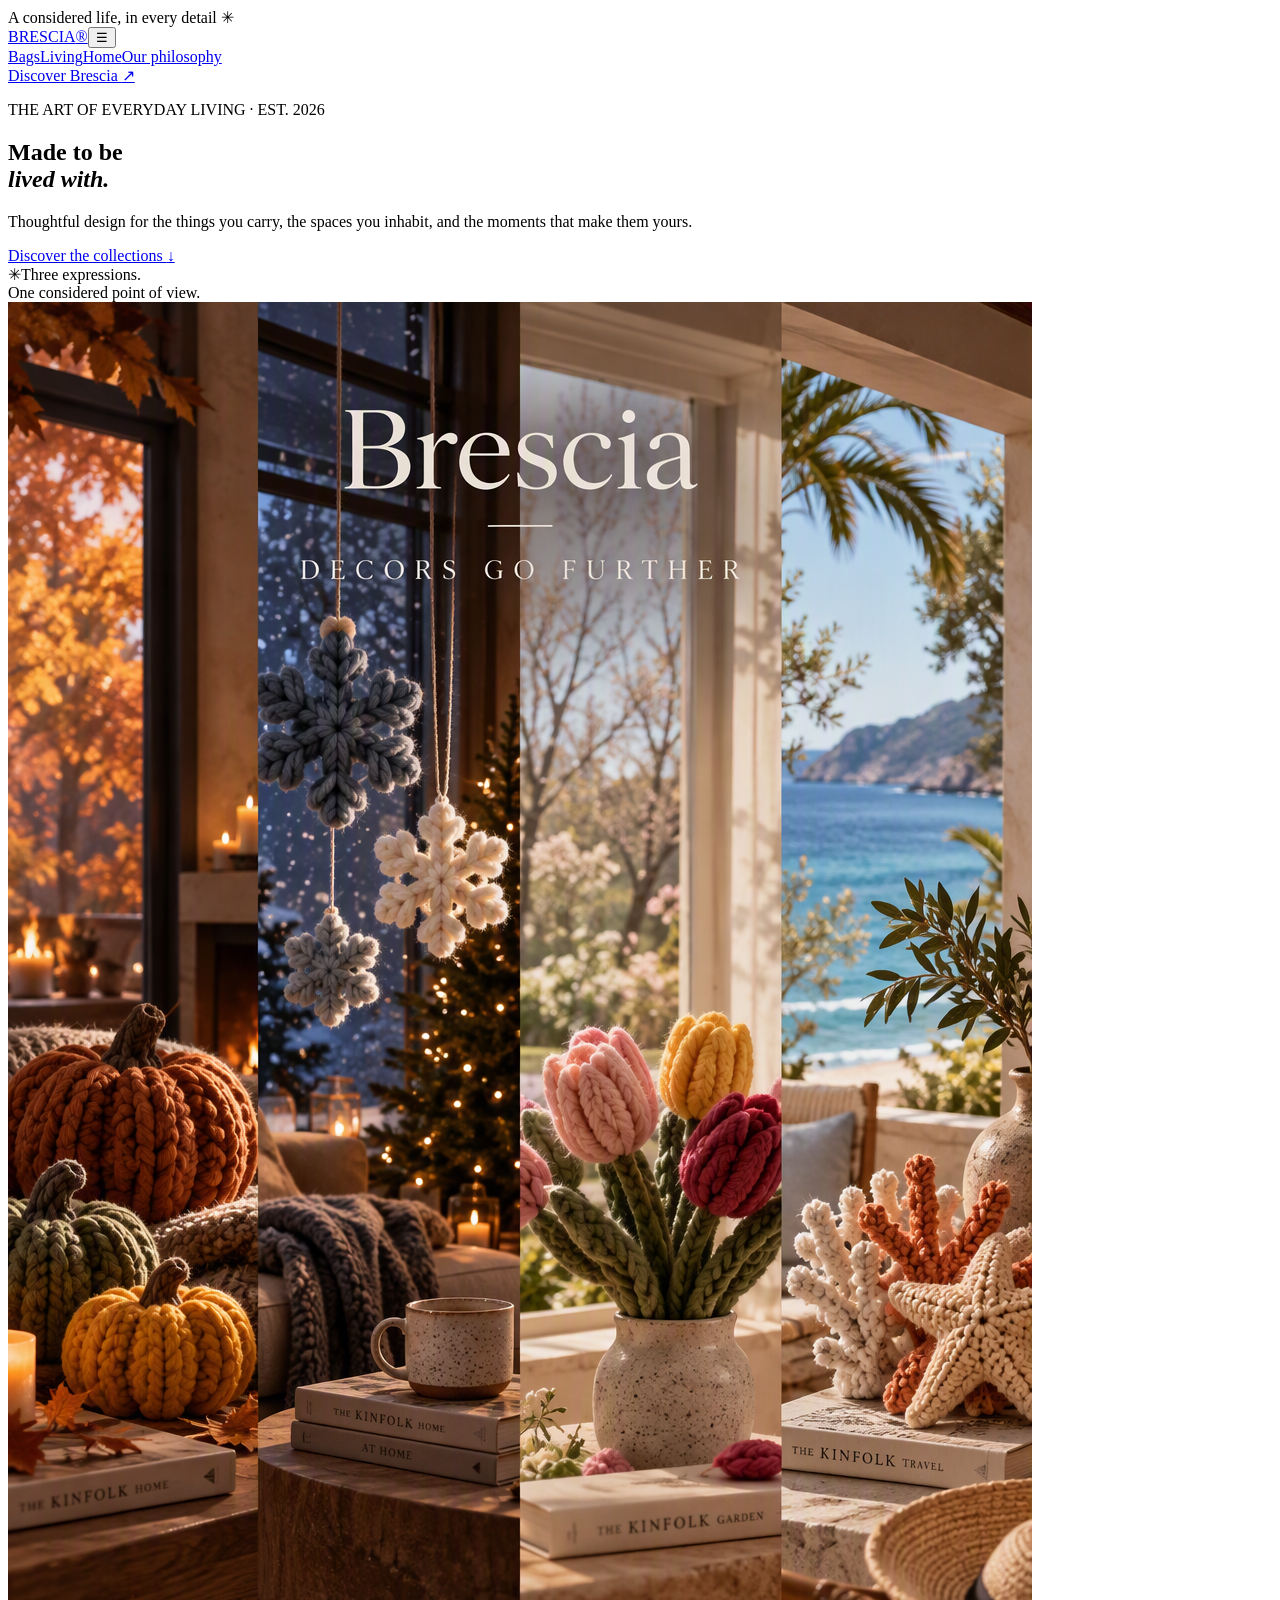
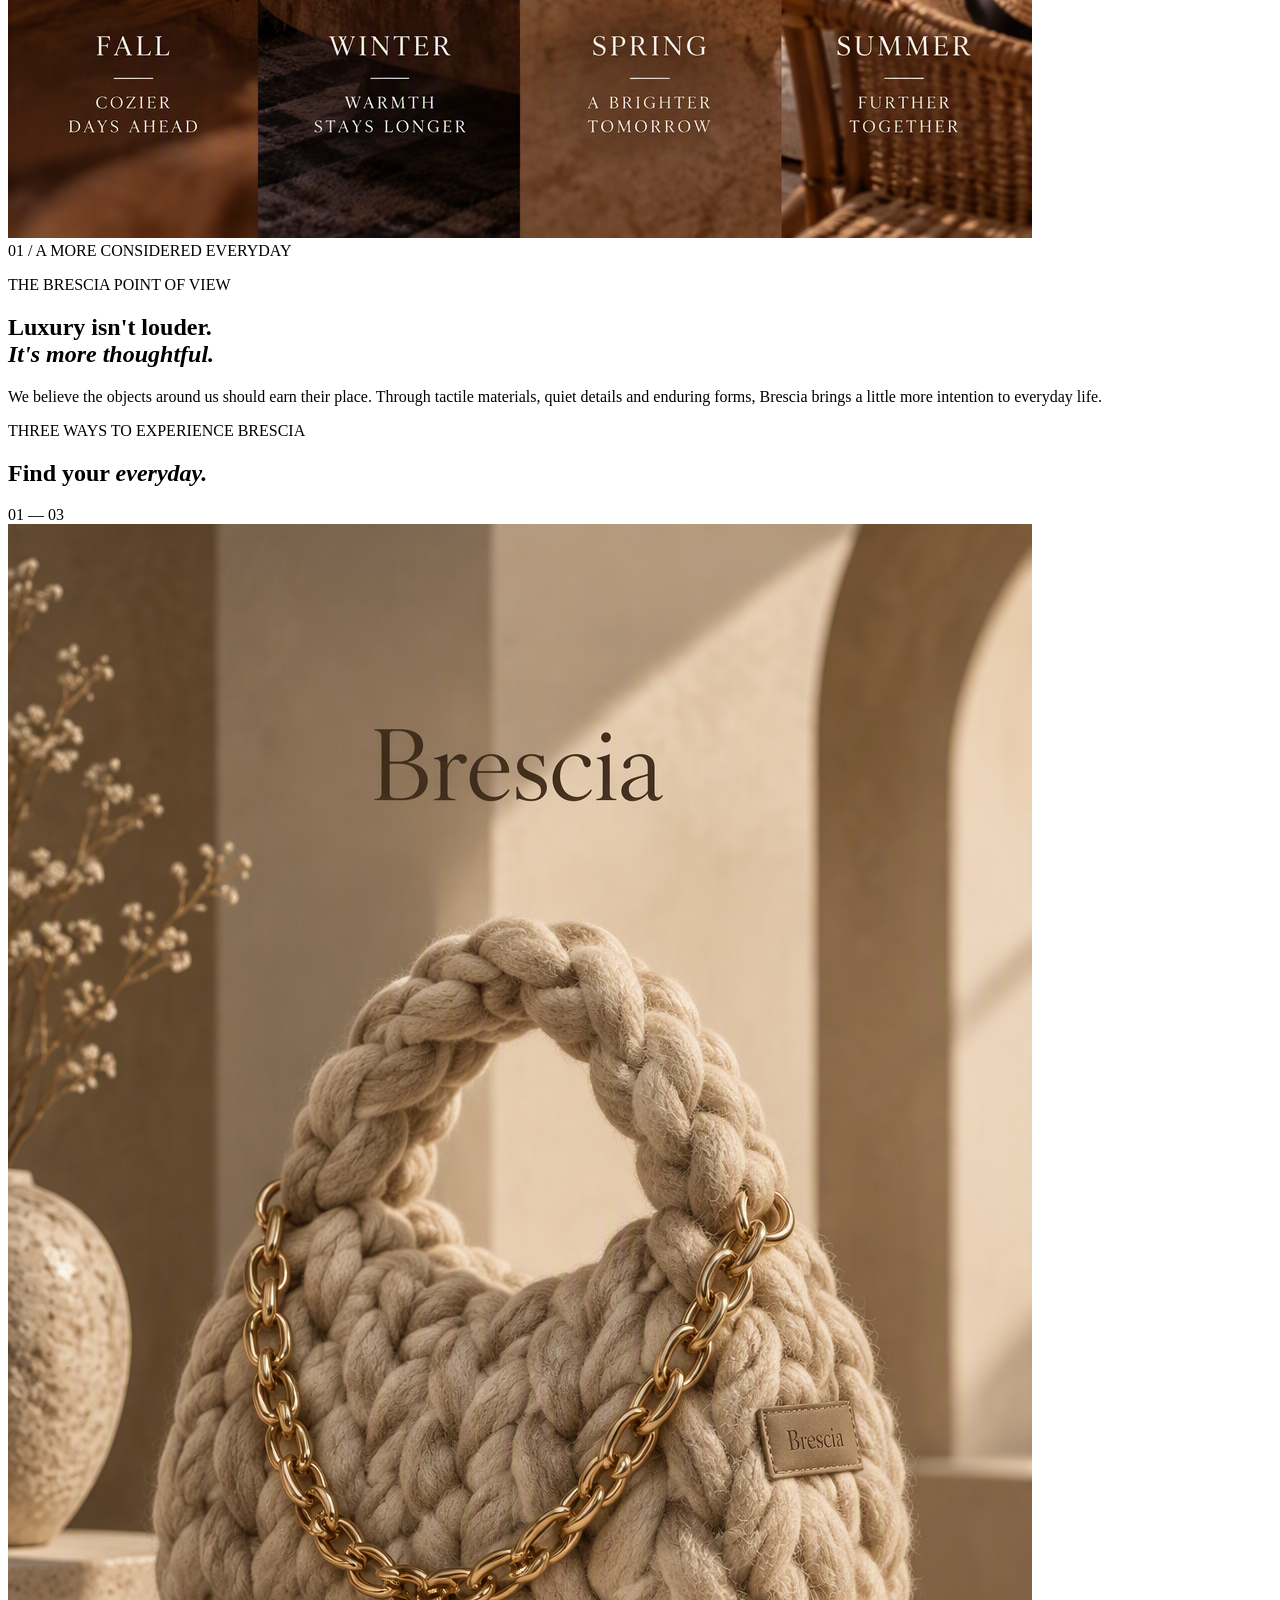
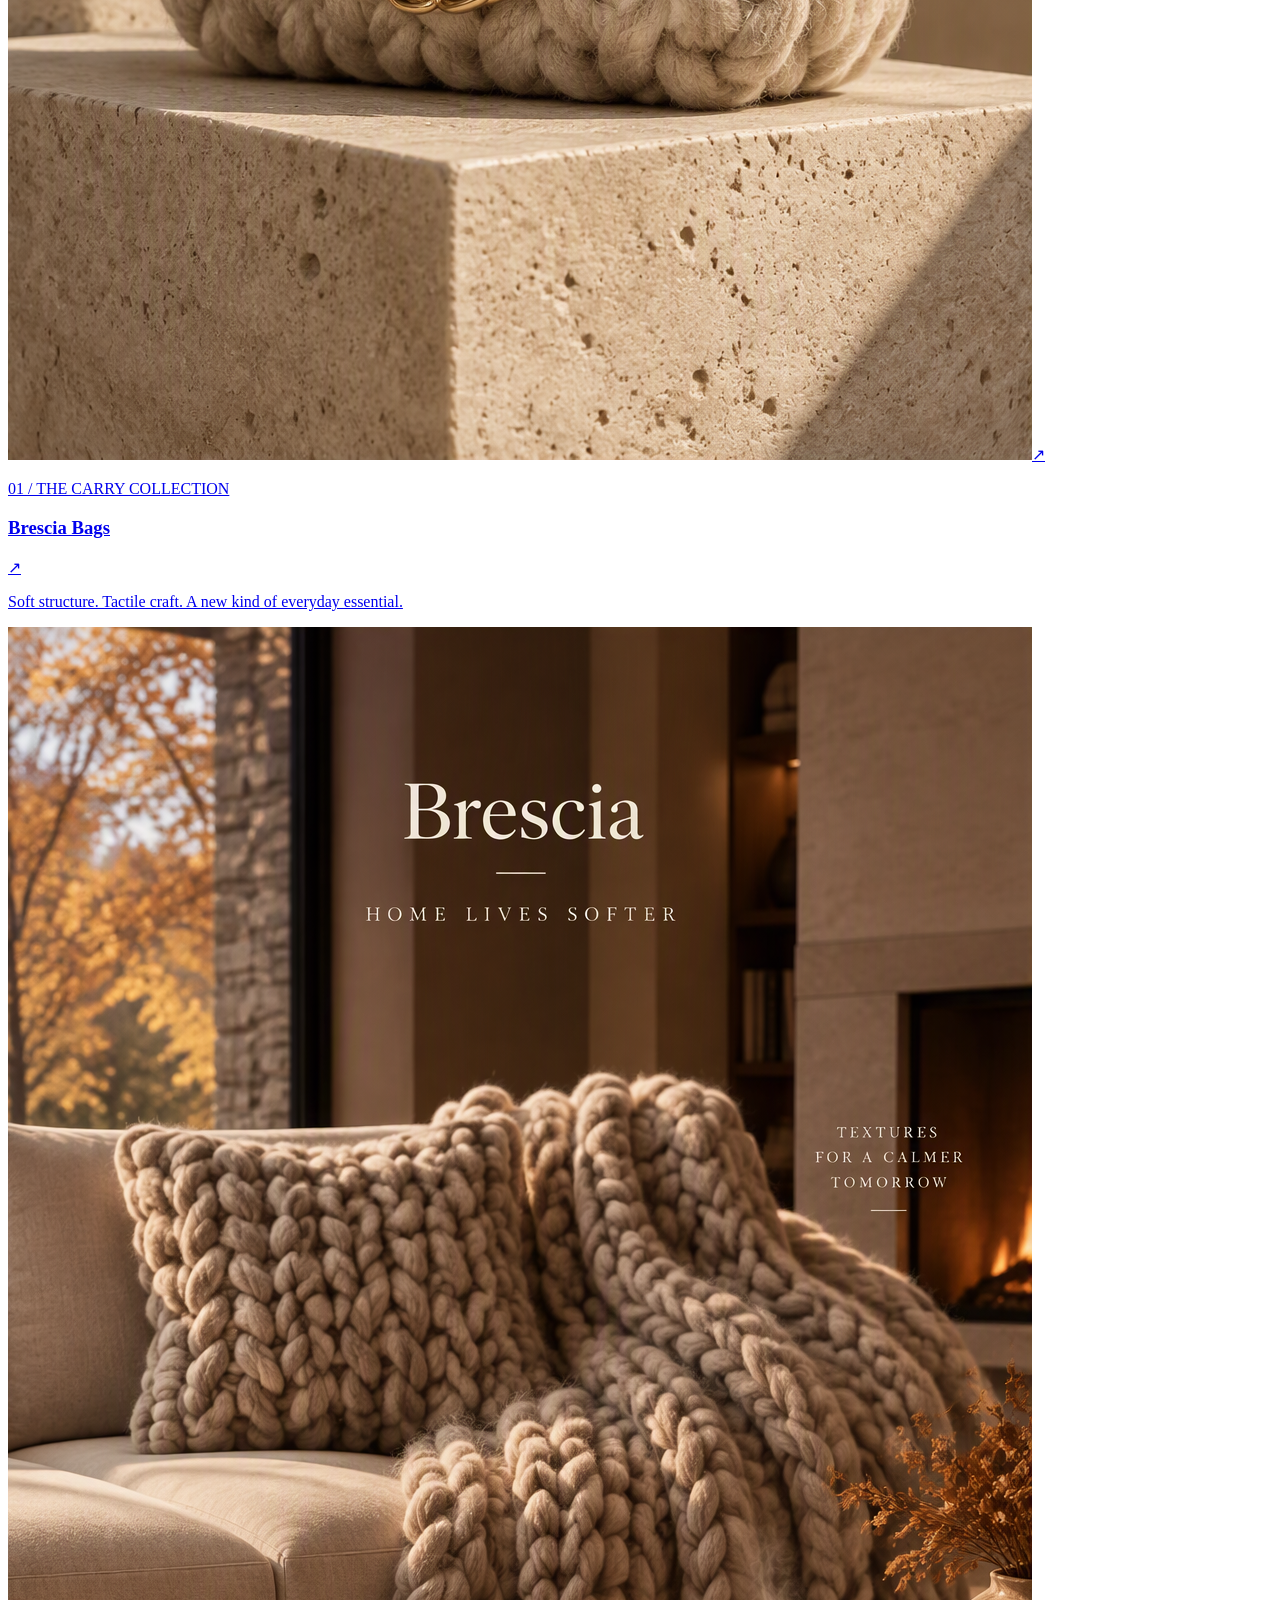
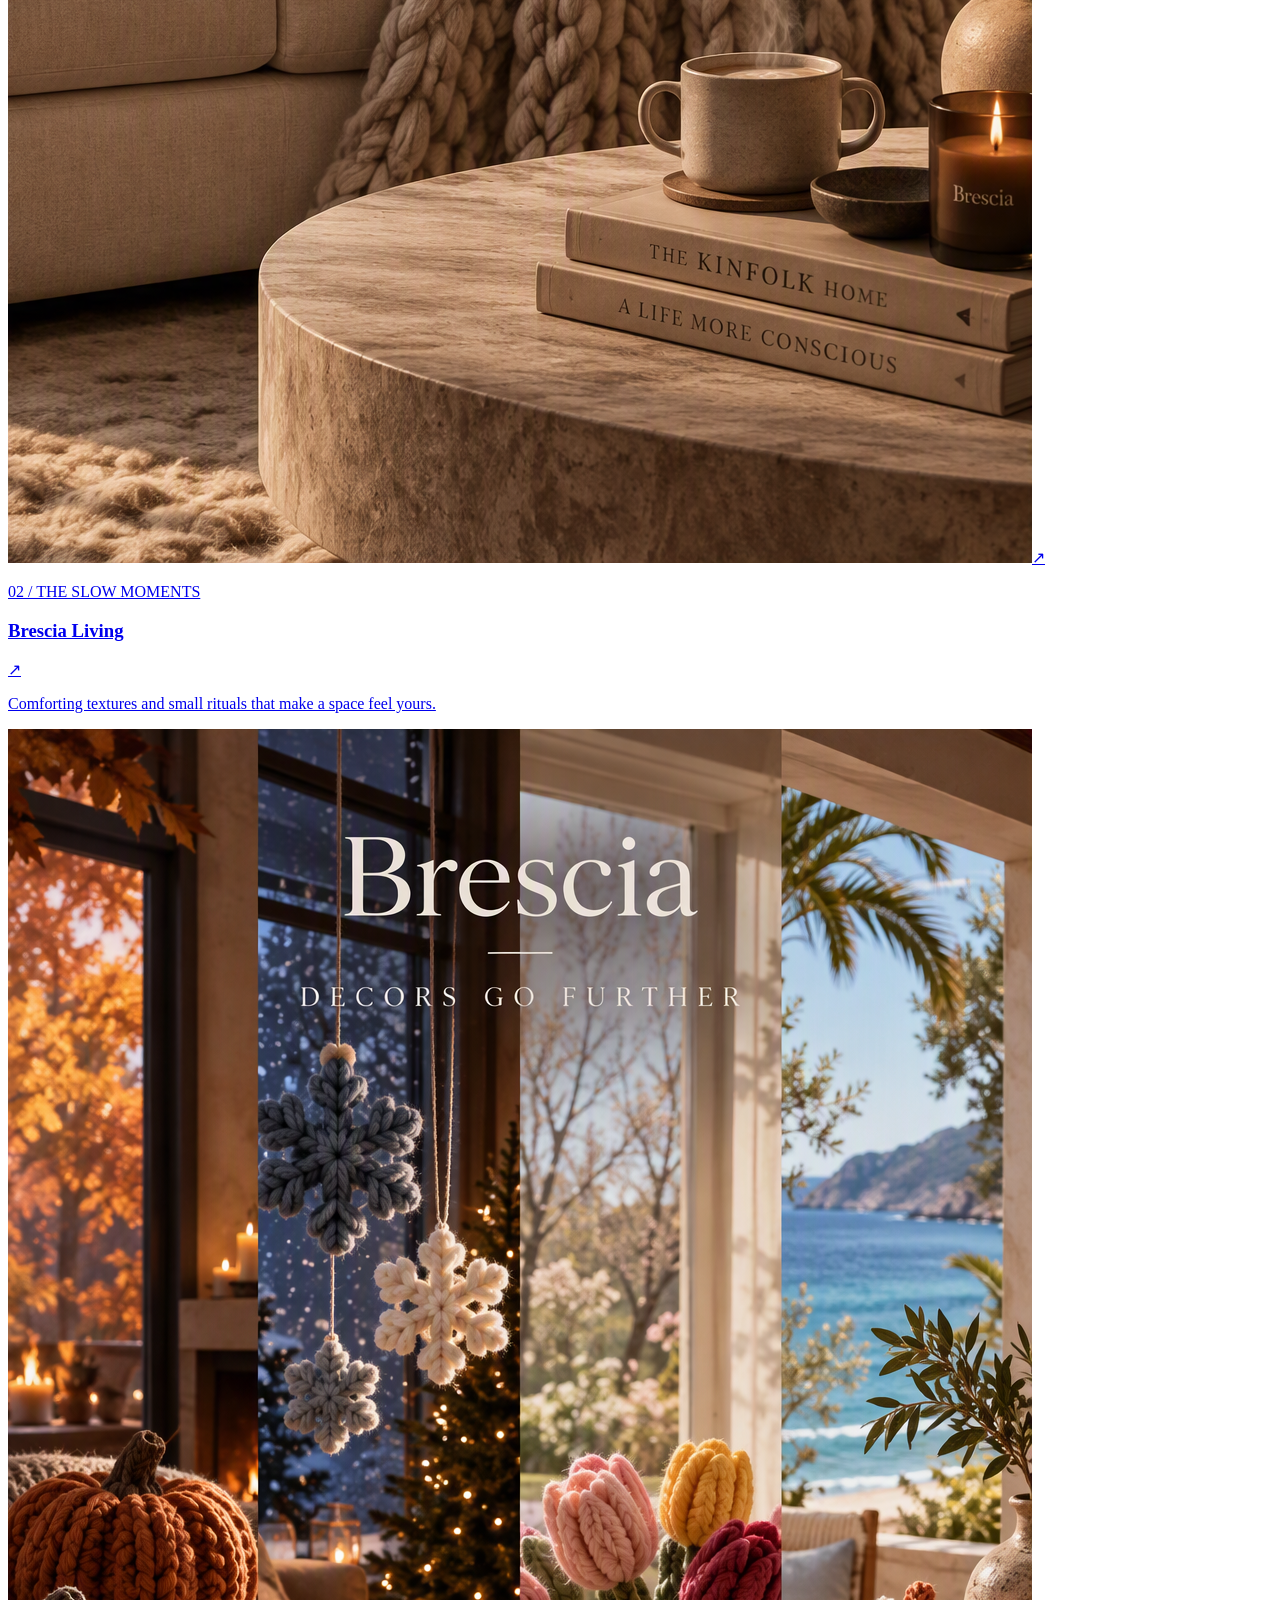
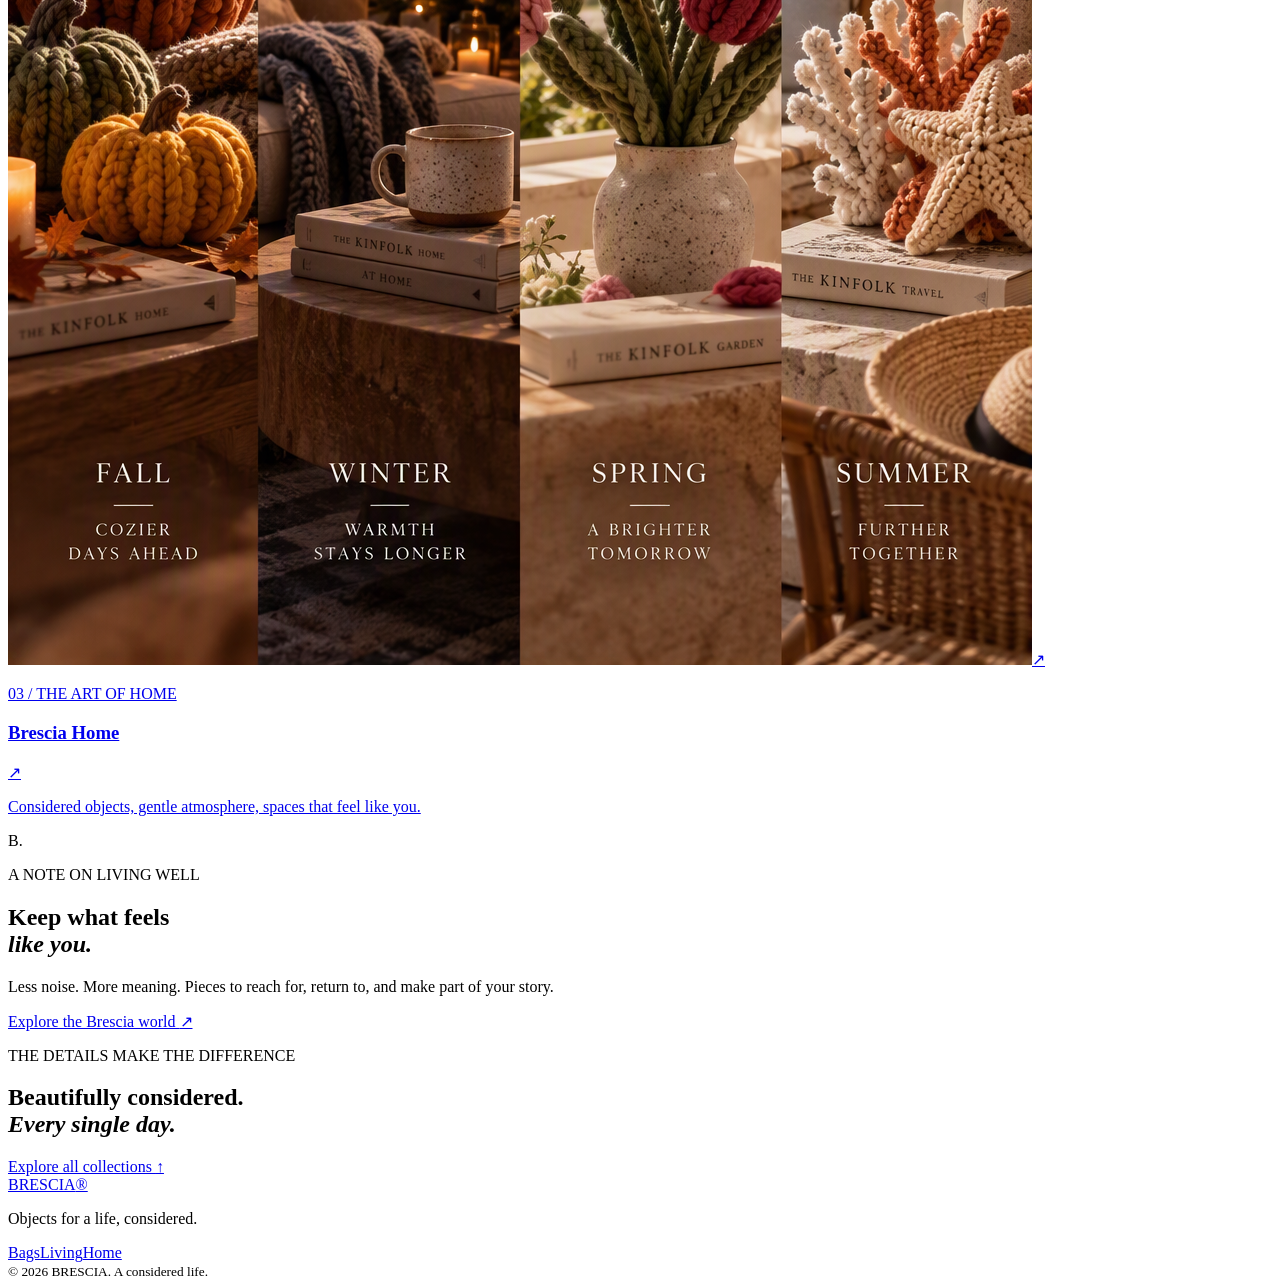
==== index.html @ 5b655c0c "Create Brescia luxury brand homepage" ====
<!DOCTYPE html>
<html lang="en">
<head>
<meta charset="UTF-8"><meta name="viewport" content="width=device-width, initial-scale=1">
<meta name="theme-color" content="#f7f4ef"><meta name="description" content="Brescia — considered objects for carrying, living and home. A modern expression of Italian-inspired elegance.">
<title>Brescia — A Life, Considered</title><link rel="stylesheet" href="style.css">
</head>
<body>
<div class="announcement">A considered life, in every detail <span>✳</span></div>
<header class="site-header"><a class="wordmark" href="index.html">BRESCIA<span>®</span></a><button class="menu-toggle" aria-label="Open menu" aria-expanded="false">☰</button><nav class="nav"><a href="bags.html">Bags</a><a href="living.html">Living</a><a href="home.html">Home</a><a href="#story">Our philosophy</a></nav><a class="header-cta" href="#collections">Discover Brescia <span>↗</span></a></header>
<main>
<section class="hero home-hero"><div class="hero-copy"><p class="eyebrow">THE ART OF EVERYDAY LIVING · EST. 2026</p><h1>Made to be<br><em>lived with.</em></h1><p class="lead">Thoughtful design for the things you carry, the spaces you inhabit, and the moments that make them yours.</p><a class="text-link" href="#collections">Discover the collections <span>↓</span></a><div class="hero-note"><span class="tiny-star">✳</span><span>Three expressions.<br>One considered point of view.</span></div></div><a class="hero-image image-home" href="home.html" aria-label="Discover Brescia Home"><img src="Designer.png" alt="Brescia Home collection"></a><div class="hero-index">01 / A MORE CONSIDERED EVERYDAY</div></section>
<section class="intro section-pad" id="story"><p class="eyebrow">THE BRESCIA POINT OF VIEW</p><div class="intro-grid"><h2>Luxury isn't louder.<br><em>It's more thoughtful.</em></h2><p>We believe the objects around us should earn their place. Through tactile materials, quiet details and enduring forms, Brescia brings a little more intention to everyday life.</p></div></section>
<section class="collections section-pad" id="collections"><div class="section-heading"><div><p class="eyebrow">THREE WAYS TO EXPERIENCE BRESCIA</p><h2>Find your <em>everyday.</em></h2></div><span class="muted">01 — 03</span></div><div class="collection-grid">
<a class="collection-card" href="bags.html"><div class="collection-image"><img src="Designer%20(2).png" alt="Brescia Bags knitted bag collection"><span class="round-arrow">↗</span></div><div class="card-meta"><div><p class="eyebrow">01 / THE CARRY COLLECTION</p><h3>Brescia Bags</h3></div><span class="card-arrow">↗</span></div><p class="card-description">Soft structure. Tactile craft. A new kind of everyday essential.</p></a>
<a class="collection-card" href="living.html"><div class="collection-image"><img src="Designer%20(1).png" alt="Brescia Living collection"><span class="round-arrow">↗</span></div><div class="card-meta"><div><p class="eyebrow">02 / THE SLOW MOMENTS</p><h3>Brescia Living</h3></div><span class="card-arrow">↗</span></div><p class="card-description">Comforting textures and small rituals that make a space feel yours.</p></a>
<a class="collection-card" href="home.html"><div class="collection-image"><img src="Designer.png" alt="Brescia Home collection"><span class="round-arrow">↗</span></div><div class="card-meta"><div><p class="eyebrow">03 / THE ART OF HOME</p><h3>Brescia Home</h3></div><span class="card-arrow">↗</span></div><p class="card-description">Considered objects, gentle atmosphere, spaces that feel like you.</p></a>
</div></section>
<section class="manifesto"><div class="manifesto-mark">B.</div><p class="eyebrow">A NOTE ON LIVING WELL</p><h2>Keep what feels<br><em>like you.</em></h2><p>Less noise. More meaning. Pieces to reach for, return to, and make part of your story.</p><a class="light-link" href="bags.html">Explore the Brescia world <span>↗</span></a></section>
<section class="closing section-pad"><p class="eyebrow">THE DETAILS MAKE THE DIFFERENCE</p><h2>Beautifully considered.<br><em>Every single day.</em></h2><a class="text-link" href="#collections">Explore all collections <span>↑</span></a></section>
</main>
<footer class="footer"><a class="wordmark" href="index.html">BRESCIA<span>®</span></a><p>Objects for a life, considered.</p><div class="footer-links"><a href="bags.html">Bags</a><a href="living.html">Living</a><a href="home.html">Home</a></div><small>© 2026 BRESCIA. A considered life.</small></footer><script src="script.js"></script>
</body></html>
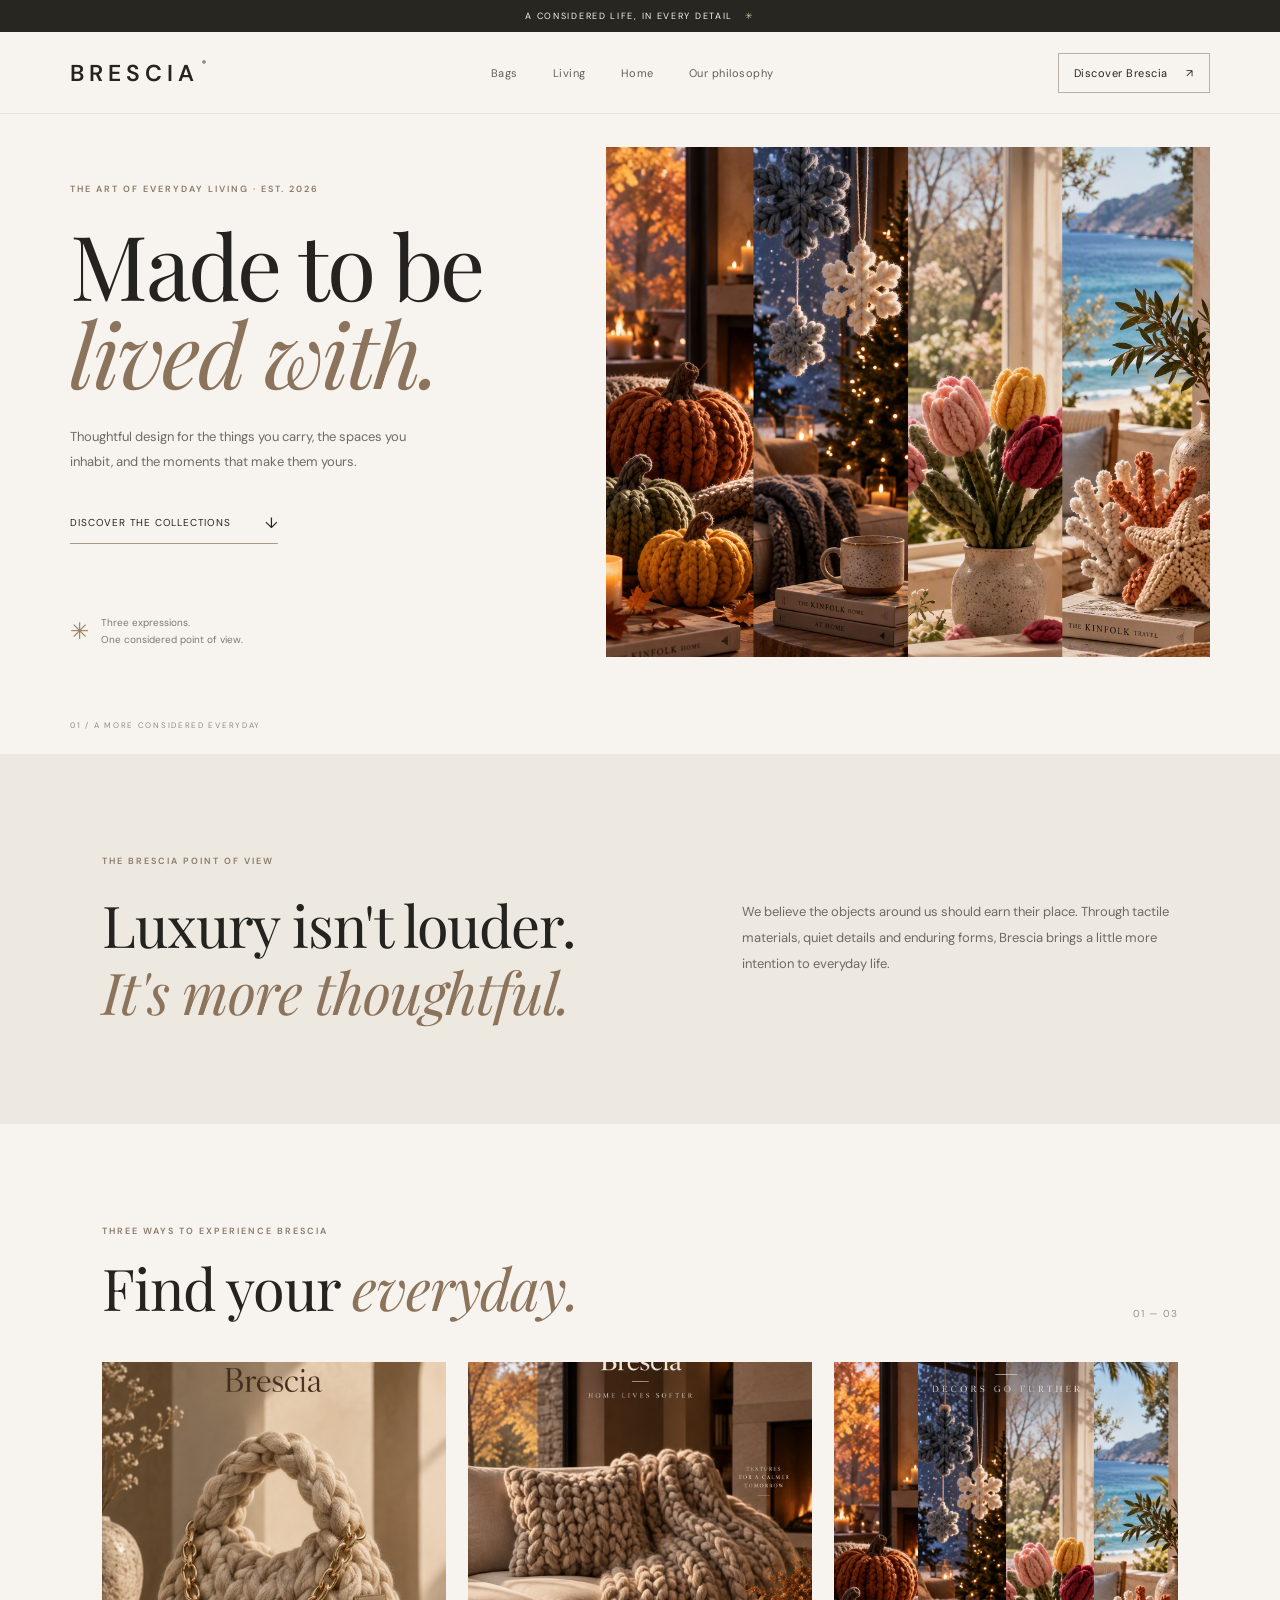
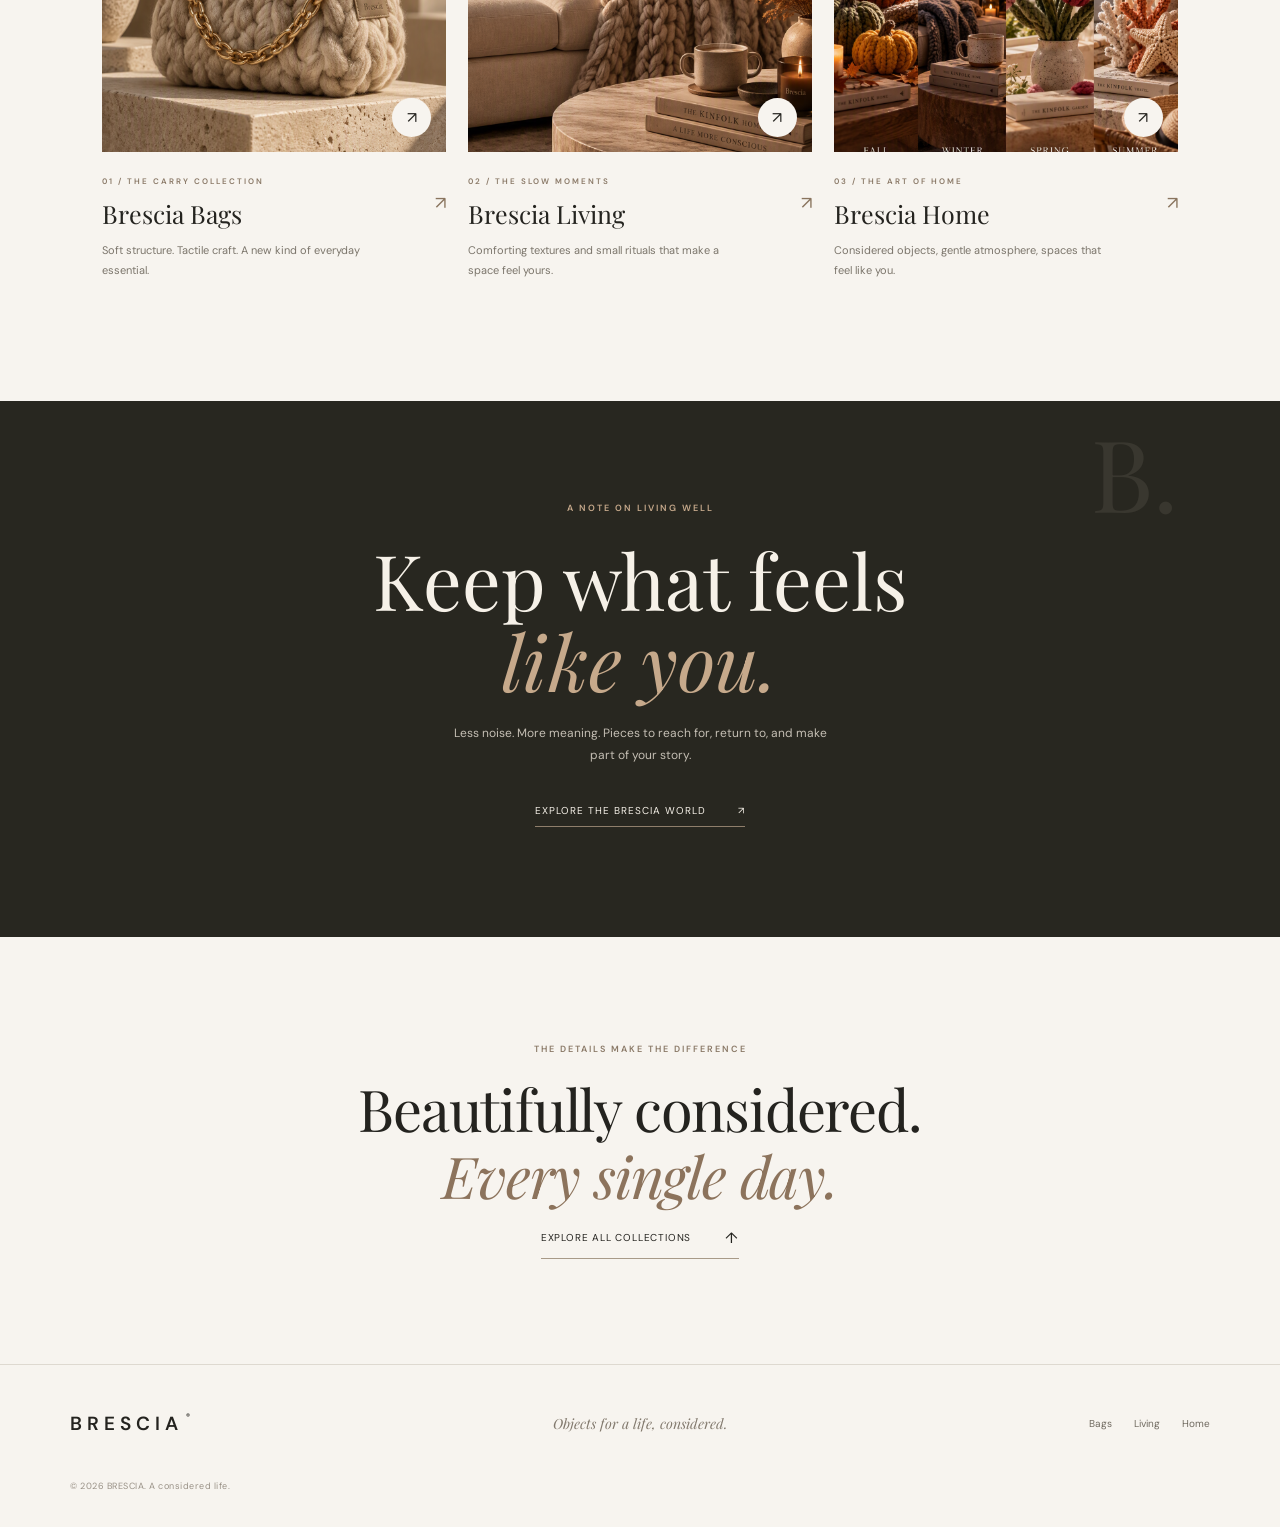
==== commit 3160bc3e: "Add BRESCIA favicon to homepage" ====
--- a/index.html
+++ b/index.html
@@ -3,6 +3,7 @@
 <head>
 <meta charset="UTF-8"><meta name="viewport" content="width=device-width, initial-scale=1">
 <meta name="theme-color" content="#f7f4ef"><meta name="description" content="Brescia — considered objects for carrying, living and home. A modern expression of Italian-inspired elegance.">
+<link rel="icon" type="image/jpeg" href="gpt-image-2_Make_me_a_favicon_based_on_this_website_vraxen1.github.io_bresciabags_index.html-0.jpg">
 <title>Brescia — A Life, Considered</title><link rel="stylesheet" href="style.css">
 </head>
 <body>
--- a/style.css
+++ b/style.css
@@ -0,0 +1,3 @@
+@import url('https://fonts.googleapis.com/css2?family=DM+Sans:wght@400;500;600;700&family=Playfair+Display:ital,wght@0,400;0,500;1,400;1,500&display=swap');
+:root{--paper:#f7f4ef;--ink:#24231f;--muted:#77736b;--line:#ded9d0;--accent:#8b6f52;--serif:'Playfair Display',Georgia,serif;--sans:'DM Sans',Arial,sans-serif}*{box-sizing:border-box}html{scroll-behavior:smooth;scroll-padding-top:95px}body{margin:0;background:var(--paper);color:var(--ink);font-family:var(--sans);-webkit-font-smoothing:antialiased}a{color:inherit;text-decoration:none}img{display:block;width:100%;height:100%;object-fit:cover}.announcement{height:32px;background:#272620;color:#f8f5ef;display:flex;justify-content:center;align-items:center;gap:12px;font-size:9px;letter-spacing:1.7px;text-transform:uppercase}.announcement span{color:#d7bda0}.site-header{height:82px;padding:0 5.5%;display:flex;align-items:center;justify-content:space-between;border-bottom:1px solid #e7e1d8;background:rgba(247,244,239,.96);position:sticky;top:0;z-index:10;backdrop-filter:blur(16px)}.wordmark{font-size:23px;letter-spacing:5px;font-weight:600;white-space:nowrap}.wordmark span{font-size:8px;letter-spacing:0;vertical-align:top;margin-left:3px}.nav{display:flex;align-items:center;gap:35px}.nav a,.header-cta{font-size:11px;letter-spacing:.5px;transition:opacity .2s}.nav a{color:#625e56}.nav a:hover,.nav a.active{color:#201f1b}.nav a.active{border-bottom:1px solid #8b6f52;padding-bottom:7px}.header-cta{border:1px solid #b9b0a4;padding:12px 15px}.header-cta span{margin-left:15px}.header-cta:hover{background:#272620;color:#fff}.menu-toggle{display:none;background:none;border:0;font-size:22px}.hero{position:relative;min-height:640px;display:grid;grid-template-columns:47% 53%;padding:0 5.5% 65px;align-items:center}.hero-copy{padding:65px 30px 35px 0;z-index:1}.eyebrow{font-size:9px;letter-spacing:2px;line-height:1.7;color:#8a7967;font-weight:600;margin:0 0 22px}.hero h1,.collection-hero h1{font-family:var(--serif);font-size:clamp(58px,7vw,100px);line-height:.99;letter-spacing:-2.7px;font-weight:400;margin:0 0 27px}.hero h1 em,.collection-hero h1 em,h2 em{font-weight:400;color:#8c735c}.lead{font-size:13px;line-height:1.95;color:#6f6a61;max-width:365px}.text-link{display:inline-flex;align-items:center;gap:34px;margin-top:25px;padding-bottom:10px;border-bottom:1px solid #a89a88;font-size:10px;letter-spacing:.8px;text-transform:uppercase}.text-link span{font-size:15px;transition:transform .2s}.text-link:hover span{transform:translate(4px,-2px)}.hero-image{height:510px;position:relative;overflow:hidden}.hero-image img{transition:transform .8s}.hero-image:hover img,.collection-image:hover img{transform:scale(1.025)}.hero-note{display:flex;align-items:center;gap:12px;margin-top:68px;color:#7e786f;font-size:10px;line-height:1.7}.tiny-star{font-size:23px;color:#9b8063}.hero-index{position:absolute;bottom:24px;left:5.5%;font-size:8px;letter-spacing:1.7px;color:#938b80}.section-pad{padding:100px 8%}.intro{background:#eee9e0}.intro-grid,.editorial-grid{display:grid;grid-template-columns:1.1fr .9fr;gap:10%;align-items:start}.intro h2,.section-heading h2,.editorial h2,.detail-band h2,.next-collection h2,.closing h2{font-family:var(--serif);font-weight:400;font-size:clamp(36px,4.5vw,62px);line-height:1.15;letter-spacing:-1.2px;margin:0}.intro-grid>p,.editorial-grid>div p{font-size:13px;line-height:2;color:#6f6a61;max-width:450px;margin:8px 0 16px}.collections{padding-top:100px;padding-bottom:110px}.section-heading{display:flex;justify-content:space-between;align-items:end;margin-bottom:42px}.section-heading .eyebrow{margin-bottom:15px}.muted{color:#9a9287;font-size:10px;letter-spacing:1px}.collection-grid{display:grid;grid-template-columns:repeat(3,minmax(0,1fr));gap:22px}.collection-image{height:390px;position:relative;overflow:hidden;background:#e8e2d9}.collection-image img{transition:transform .7s}.round-arrow{position:absolute;bottom:15px;right:15px;width:39px;height:39px;border-radius:50%;background:var(--paper);display:grid;place-items:center;font-size:16px}.card-meta{display:flex;justify-content:space-between;align-items:center;margin-top:23px}.card-meta .eyebrow{font-size:8px;margin-bottom:8px}.card-meta h3{font-family:var(--serif);font-size:25px;font-weight:400;margin:0}.card-arrow{font-size:18px;color:#89745e;transition:transform .2s}.collection-card:hover .card-arrow{transform:translate(3px,-3px)}.card-description{font-size:11px;color:#7b756b;line-height:1.8;max-width:280px;margin-top:11px}.manifesto{background:#282720;color:#f6f1e8;text-align:center;padding:100px 20px 110px;position:relative;overflow:hidden}.manifesto-mark{font-family:var(--serif);font-size:100px;color:#39372f;position:absolute;right:8%;top:4px}.manifesto .eyebrow{color:#c6a98b;position:relative}.manifesto h2{font-family:var(--serif);font-size:clamp(48px,6vw,78px);line-height:1.06;font-weight:400;margin:0 0 20px;position:relative}.manifesto h2 em{color:#c6a98b}.manifesto>p:not(.eyebrow){font-size:12px;color:#c4beb3;line-height:1.9;max-width:400px;margin:0 auto}.light-link{display:inline-flex;gap:32px;border-bottom:1px solid #8f7e6b;padding:12px 0 9px;margin-top:25px;font-size:10px;letter-spacing:1px;text-transform:uppercase}.closing{text-align:center;padding-top:105px;padding-bottom:105px}.closing .eyebrow{margin-bottom:18px}.closing h2{font-size:clamp(36px,4.5vw,60px)}.closing .text-link{margin-top:20px}.footer{border-top:1px solid var(--line);padding:35px 5.5%;display:grid;grid-template-columns:1fr 1fr 1fr;gap:15px;align-items:center}.footer .wordmark{font-size:19px}.footer p{font-family:var(--serif);font-style:italic;font-size:14px;color:#82796d;text-align:center}.footer-links{display:flex;justify-content:flex-end;gap:22px;font-size:10px;color:#706a60}.footer small{grid-column:1/-1;color:#999186;font-size:9px;letter-spacing:.5px;margin-top:18px}.collection-hero{padding:65px 8% 85px;display:grid;grid-template-columns:.9fr 1.1fr;gap:8%;align-items:center;min-height:630px}.collection-hero-copy{padding:20px 0}.collection-hero h1{font-size:clamp(54px,6vw,83px)}.collection-hero .lead{max-width:390px}.collection-hero-image{height:530px;background:#e9e3da;overflow:hidden}.collection-hero-image img{transition:transform .8s}.collection-hero-image:hover img{transform:scale(1.02)}.hero-tags{display:flex;flex-wrap:wrap;gap:8px;margin-top:28px}.hero-tags span{font-size:8px;letter-spacing:1px;border:1px solid #d9d1c6;color:#81776a;padding:9px 10px}.editorial{background:#eee9e0}.editorial-grid{margin-top:4px}.editorial-grid>div p:first-child{margin-top:0}.detail-band{background:#282720;color:#f6f1e8;padding:80px 8%;display:grid;grid-template-columns:1fr 1fr;gap:10%;align-items:center}.detail-band .eyebrow{color:#c6a98b}.detail-band h2 em{color:#c6a98b}.detail-band ul{padding:0;margin:0;list-style:none}.detail-band li{padding:18px 0;border-bottom:1px solid #49463d;font-size:12px;color:#e1dbd1}.detail-band li span{display:inline-block;color:#b99b7b;font-size:9px;margin-right:22px}.next-collection{text-align:center;padding-top:85px;padding-bottom:100px}.next-collection .eyebrow{margin-bottom:15px}.next-collection h2{font-size:clamp(35px,4vw,53px)}.next-collection .text-link{margin-top:25px}.living-hero{background:#f1ece5}.home-collection-hero{background:#f7f4ef}
+@media(min-width:1400px){.hero{padding-left:max(5.5%,calc((100vw - 1300px)/2));padding-right:max(5.5%,calc((100vw - 1300px)/2))}.section-pad{padding-left:max(8%,calc((100vw - 1180px)/2));padding-right:max(8%,calc((100vw - 1180px)/2))}}@media(max-width:850px){.site-header{height:70px;padding:0 5%}.nav{gap:17px}.header-cta{display:none}.hero{padding:0 5% 55px;min-height:550px;grid-template-columns:46% 54%}.hero-image{height:410px}.hero h1{font-size:clamp(53px,8vw,74px)}.collection-image{height:300px}.collection-hero{padding:50px 5%;gap:5%;min-height:530px}.collection-hero-image{height:420px}.section-pad{padding:75px 6%}.detail-band{padding:70px 6%}}@media(max-width:620px){.announcement{font-size:8px;height:29px}.site-header{height:66px}.wordmark{font-size:20px;letter-spacing:4px}.menu-toggle{display:block;cursor:pointer;color:var(--ink)}.nav{display:none;position:absolute;top:65px;left:0;right:0;background:var(--paper);padding:20px 6% 26px;border-bottom:1px solid var(--line);flex-direction:column;align-items:flex-start;gap:22px}.nav.open{display:flex}.hero{display:flex;flex-direction:column;align-items:stretch;padding:0 5% 48px}.hero-copy{padding:55px 2px 36px}.hero h1{font-size:68px}.hero-image{height:420px}.hero-note{margin-top:35px}.hero-index{left:5%;bottom:20px}.intro-grid,.editorial-grid{grid-template-columns:1fr;gap:25px}.intro-grid h2,.editorial h2{font-size:43px}.section-pad{padding:65px 6%}.section-heading{align-items:start;gap:20px}.section-heading h2{font-size:42px}.collection-grid{grid-template-columns:1fr;gap:42px}.collection-image{height:min(112vw,480px)}.card-meta{margin-top:18px}.manifesto{padding:80px 7%}.manifesto-mark{font-size:72px;right:3%}.footer{grid-template-columns:1fr 1fr;gap:12px}.footer p{grid-column:1/-1;grid-row:2;text-align:left;margin:4px 0}.footer-links{gap:14px}.footer small{margin-top:12px}.collection-hero{display:flex;flex-direction:column;align-items:stretch;padding:42px 6% 65px;gap:35px}.collection-hero-copy{padding:0}.collection-hero h1{font-size:64px}.collection-hero-image{height:115vw;max-height:520px;min-height:350px}.detail-band{grid-template-columns:1fr;gap:35px;padding:65px 6%}.detail-band h2{font-size:47px}.next-collection{padding:65px 5% 80px}.closing h2{font-size:43px}}@media(prefers-reduced-motion:reduce){*,*::before,*::after{scroll-behavior:auto!important;transition:none!important;animation:none!important}}
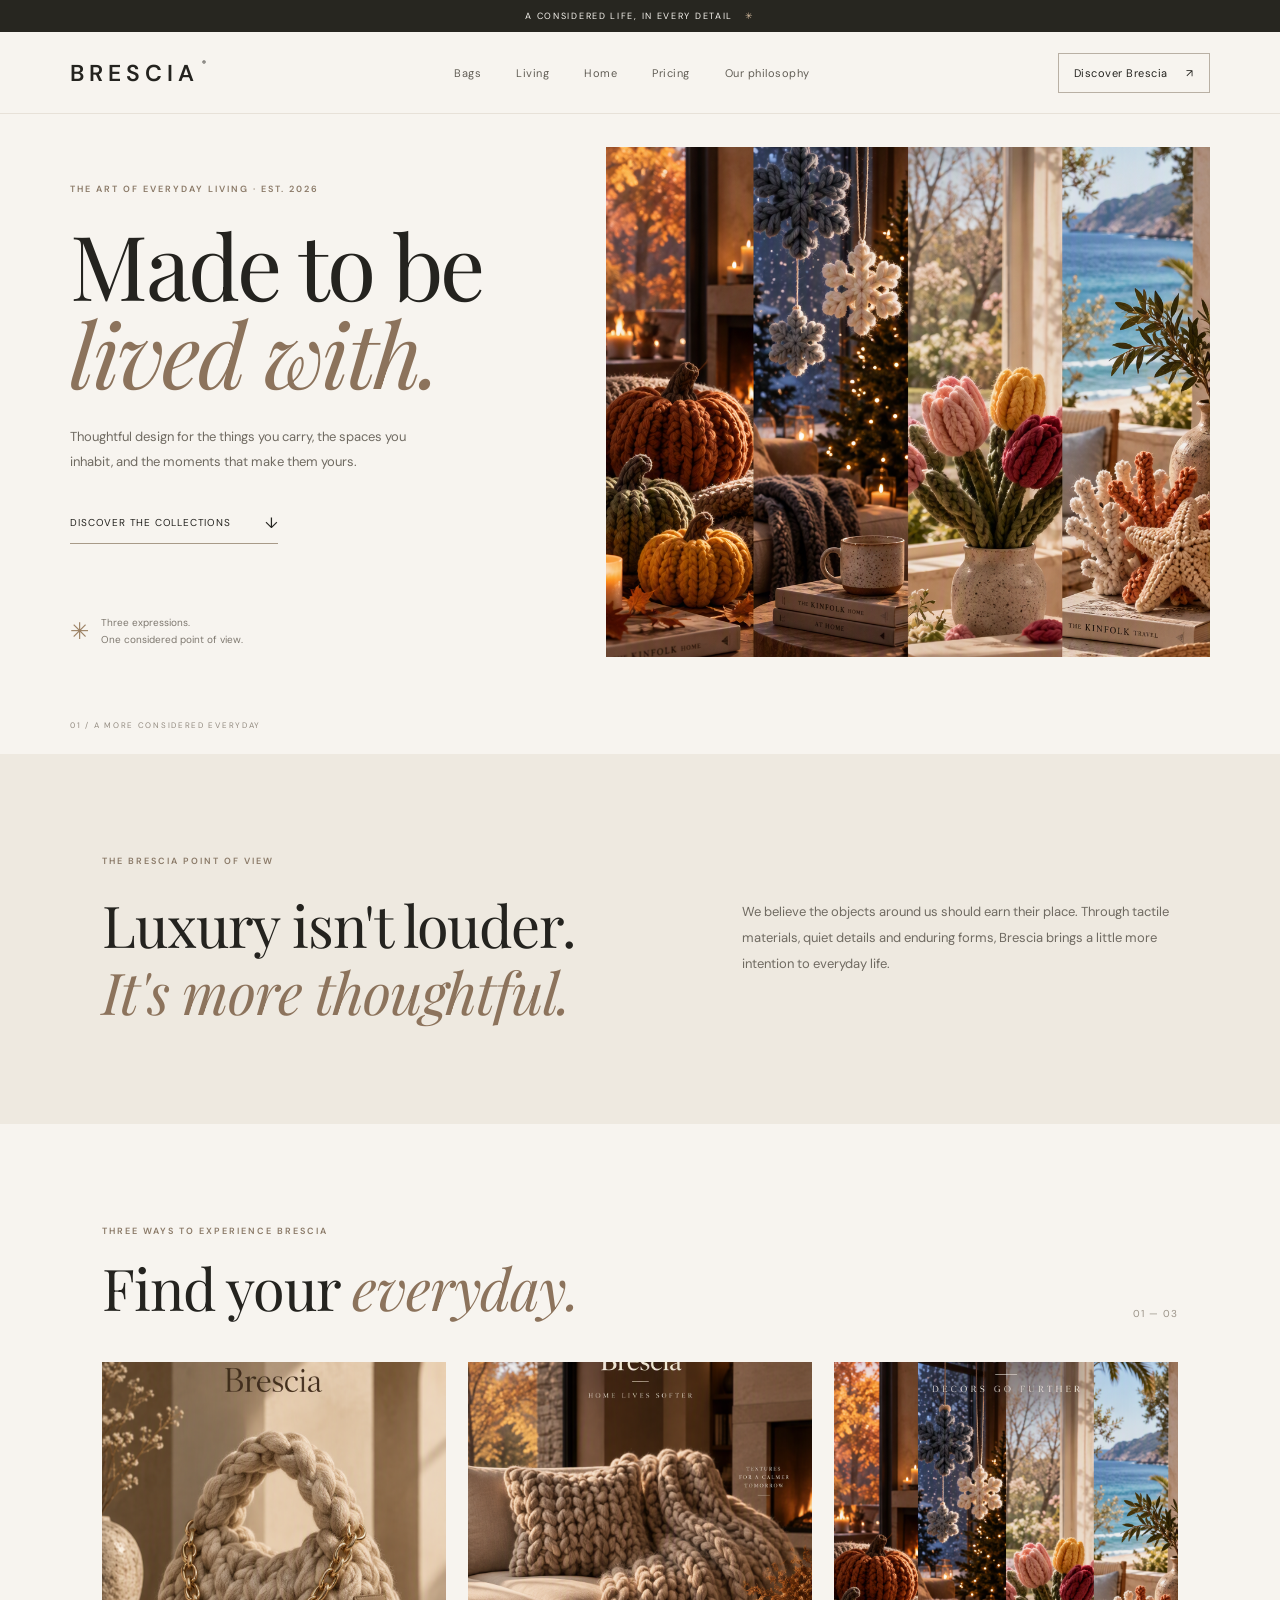
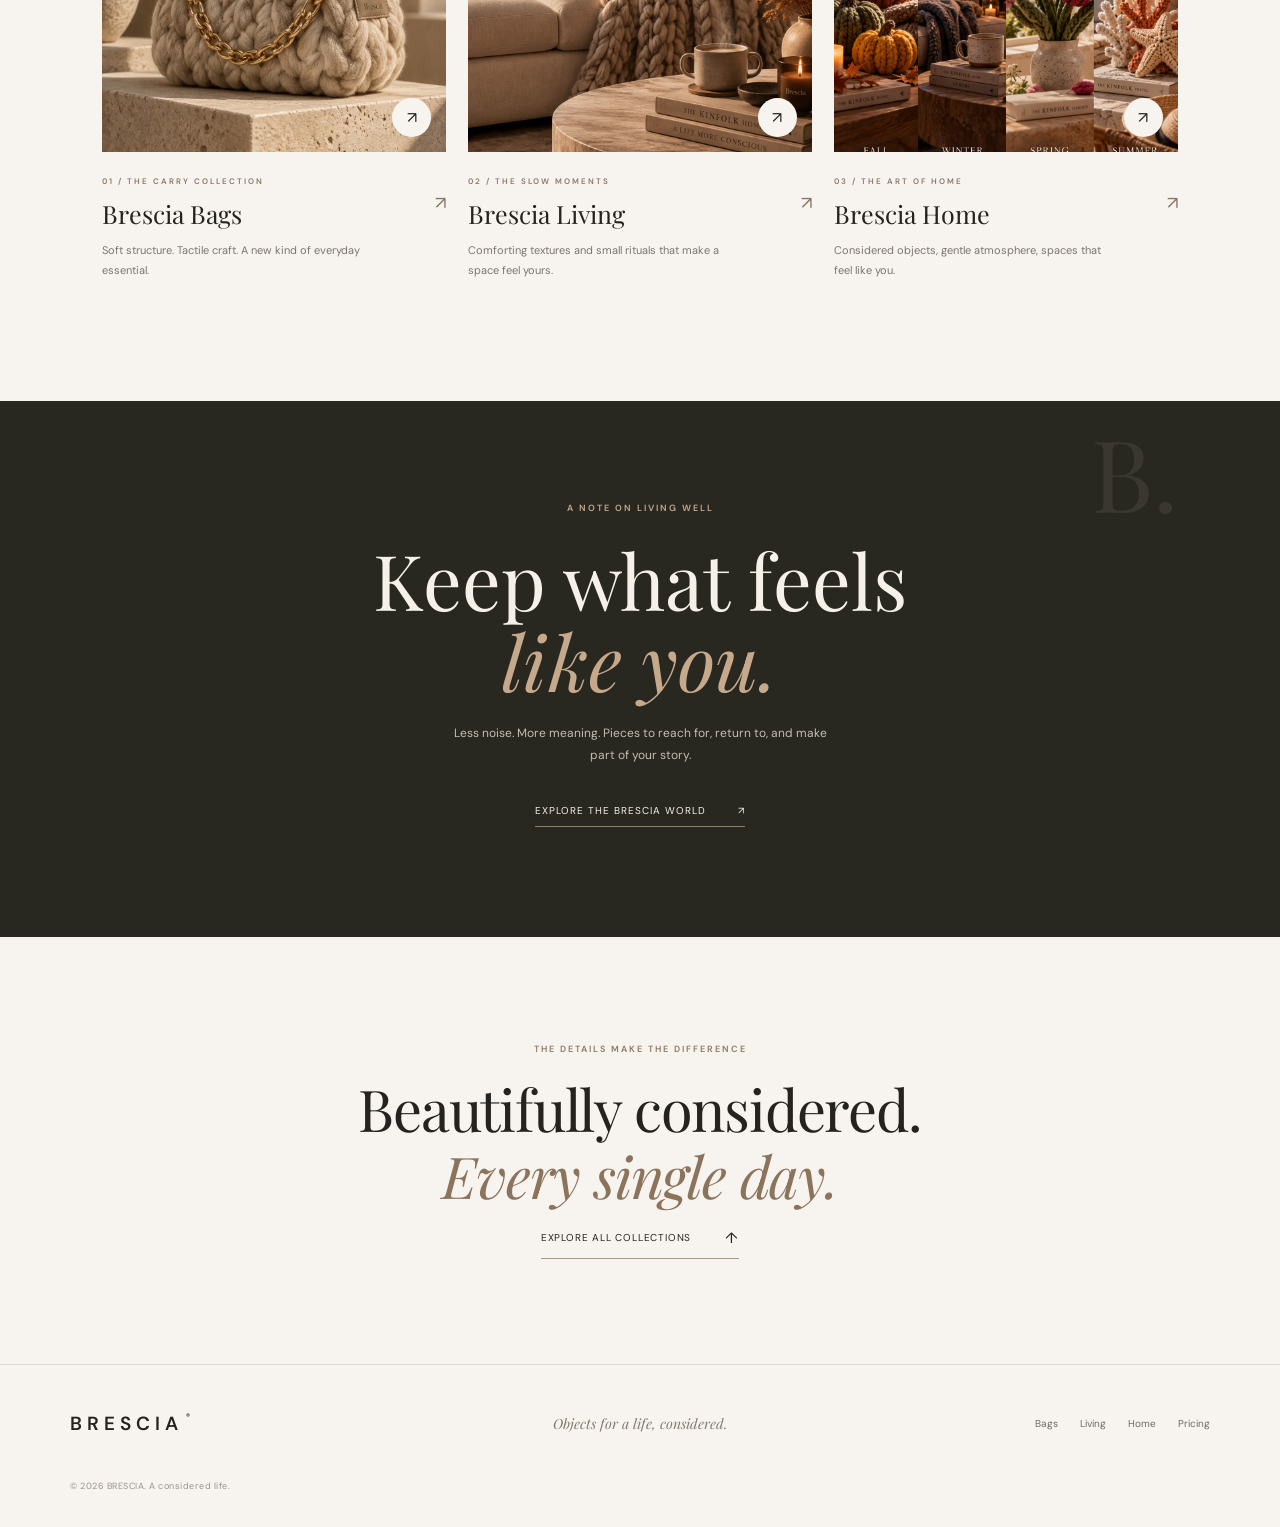
==== commit a13fe270: "Add pricing navigation to Brescia homepage" ====
--- a/index.html
+++ b/index.html
@@ -8,7 +8,7 @@
 </head>
 <body>
 <div class="announcement">A considered life, in every detail <span>✳</span></div>
-<header class="site-header"><a class="wordmark" href="index.html">BRESCIA<span>®</span></a><button class="menu-toggle" aria-label="Open menu" aria-expanded="false">☰</button><nav class="nav"><a href="bags.html">Bags</a><a href="living.html">Living</a><a href="home.html">Home</a><a href="#story">Our philosophy</a></nav><a class="header-cta" href="#collections">Discover Brescia <span>↗</span></a></header>
+<header class="site-header"><a class="wordmark" href="index.html">BRESCIA<span>®</span></a><button class="menu-toggle" aria-label="Open menu" aria-expanded="false">☰</button><nav class="nav"><a href="bags.html">Bags</a><a href="living.html">Living</a><a href="home.html">Home</a><a href="pricing.html">Pricing</a><a href="#story">Our philosophy</a></nav><a class="header-cta" href="#collections">Discover Brescia <span>↗</span></a></header>
 <main>
 <section class="hero home-hero"><div class="hero-copy"><p class="eyebrow">THE ART OF EVERYDAY LIVING · EST. 2026</p><h1>Made to be<br><em>lived with.</em></h1><p class="lead">Thoughtful design for the things you carry, the spaces you inhabit, and the moments that make them yours.</p><a class="text-link" href="#collections">Discover the collections <span>↓</span></a><div class="hero-note"><span class="tiny-star">✳</span><span>Three expressions.<br>One considered point of view.</span></div></div><a class="hero-image image-home" href="home.html" aria-label="Discover Brescia Home"><img src="Designer.png" alt="Brescia Home collection"></a><div class="hero-index">01 / A MORE CONSIDERED EVERYDAY</div></section>
 <section class="intro section-pad" id="story"><p class="eyebrow">THE BRESCIA POINT OF VIEW</p><div class="intro-grid"><h2>Luxury isn't louder.<br><em>It's more thoughtful.</em></h2><p>We believe the objects around us should earn their place. Through tactile materials, quiet details and enduring forms, Brescia brings a little more intention to everyday life.</p></div></section>
@@ -20,5 +20,5 @@
 <section class="manifesto"><div class="manifesto-mark">B.</div><p class="eyebrow">A NOTE ON LIVING WELL</p><h2>Keep what feels<br><em>like you.</em></h2><p>Less noise. More meaning. Pieces to reach for, return to, and make part of your story.</p><a class="light-link" href="bags.html">Explore the Brescia world <span>↗</span></a></section>
 <section class="closing section-pad"><p class="eyebrow">THE DETAILS MAKE THE DIFFERENCE</p><h2>Beautifully considered.<br><em>Every single day.</em></h2><a class="text-link" href="#collections">Explore all collections <span>↑</span></a></section>
 </main>
-<footer class="footer"><a class="wordmark" href="index.html">BRESCIA<span>®</span></a><p>Objects for a life, considered.</p><div class="footer-links"><a href="bags.html">Bags</a><a href="living.html">Living</a><a href="home.html">Home</a></div><small>© 2026 BRESCIA. A considered life.</small></footer><script src="script.js"></script>
+<footer class="footer"><a class="wordmark" href="index.html">BRESCIA<span>®</span></a><p>Objects for a life, considered.</p><div class="footer-links"><a href="bags.html">Bags</a><a href="living.html">Living</a><a href="home.html">Home</a><a href="pricing.html">Pricing</a></div><small>© 2026 BRESCIA. A considered life.</small></footer><script src="script.js"></script>
 </body></html>
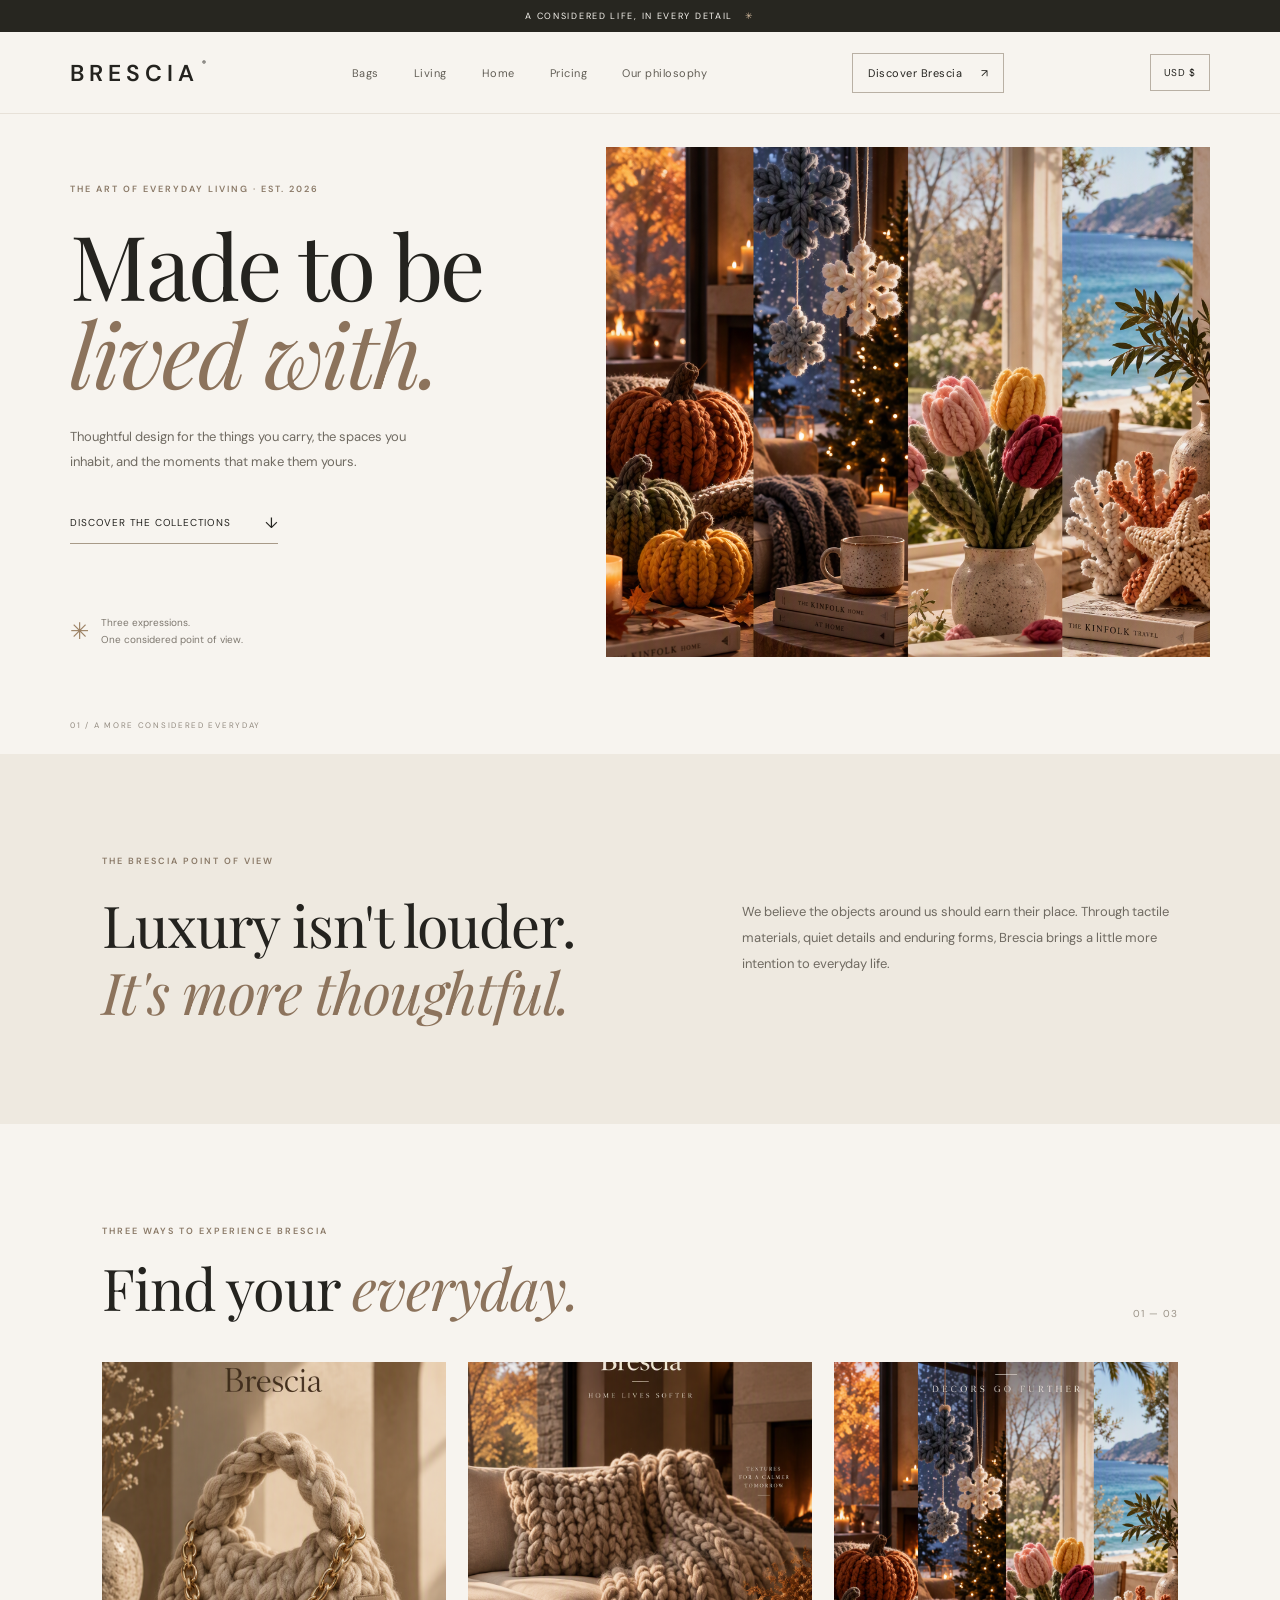
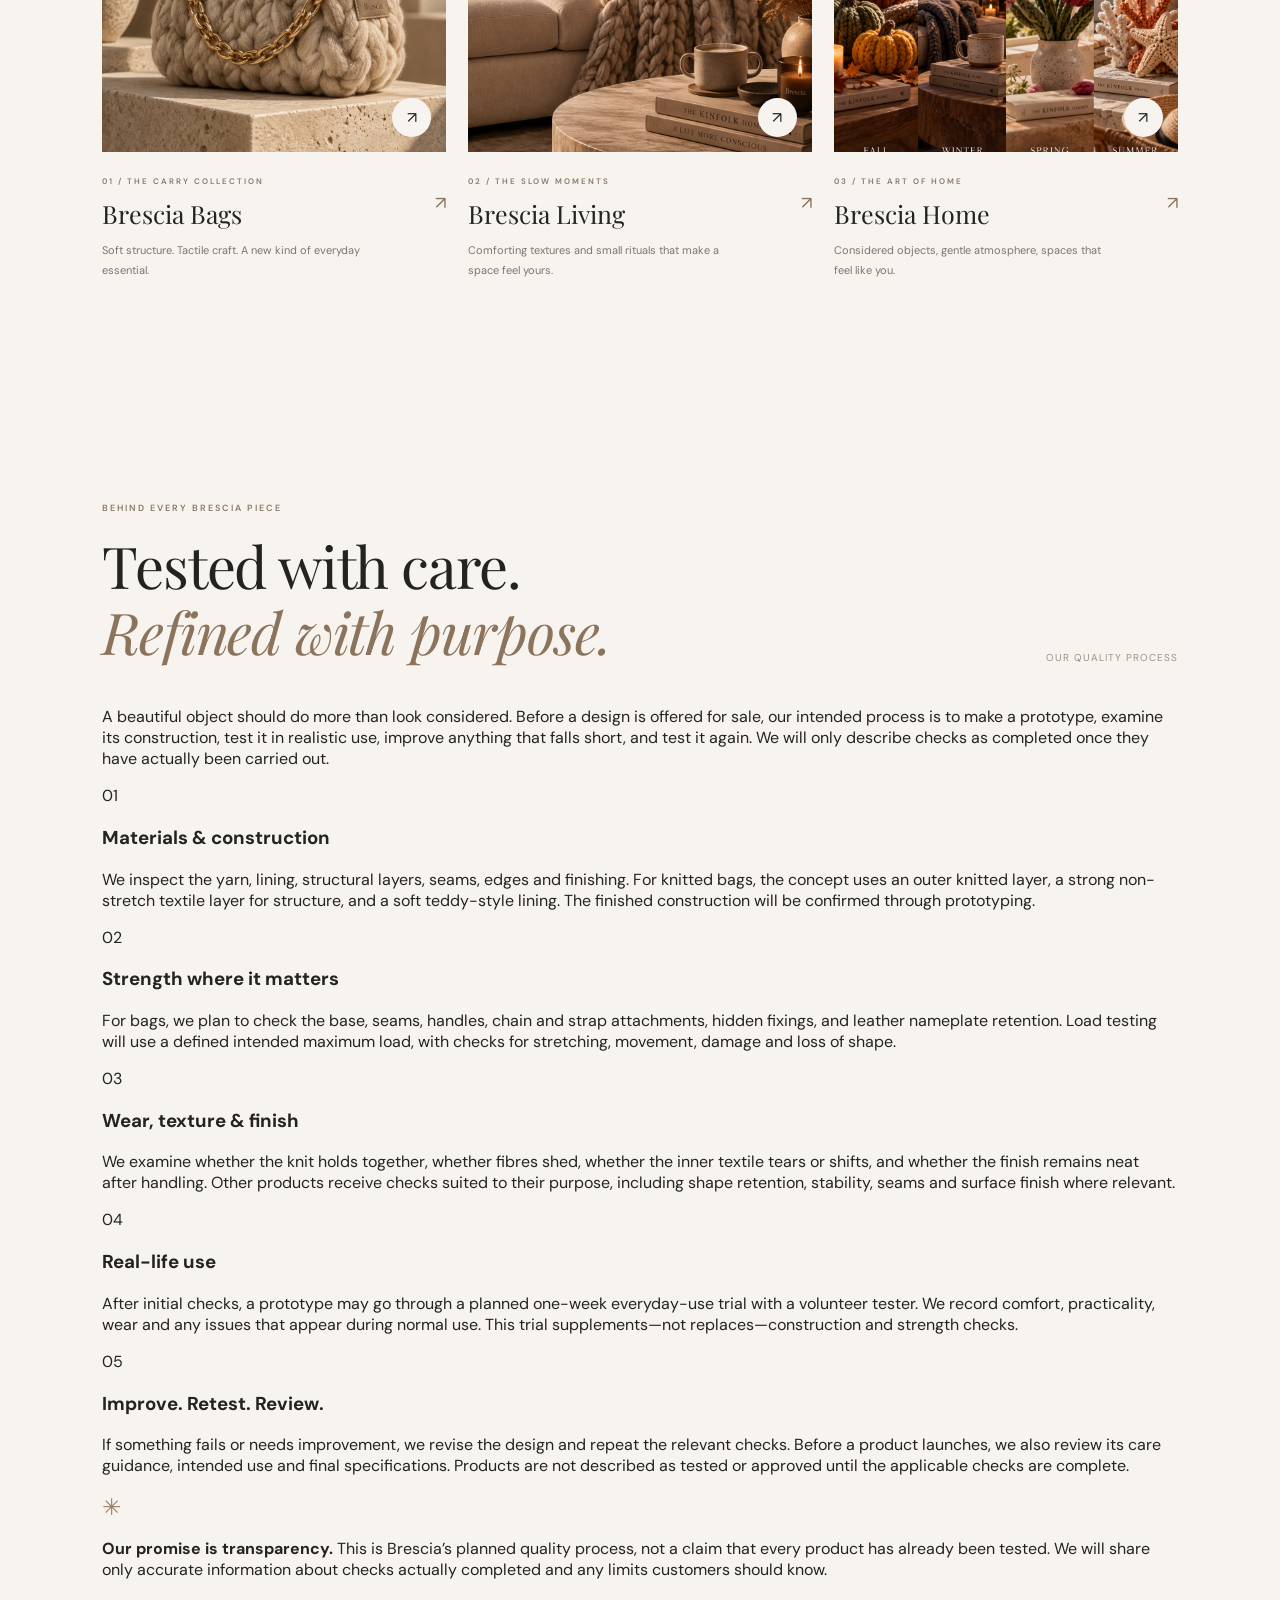
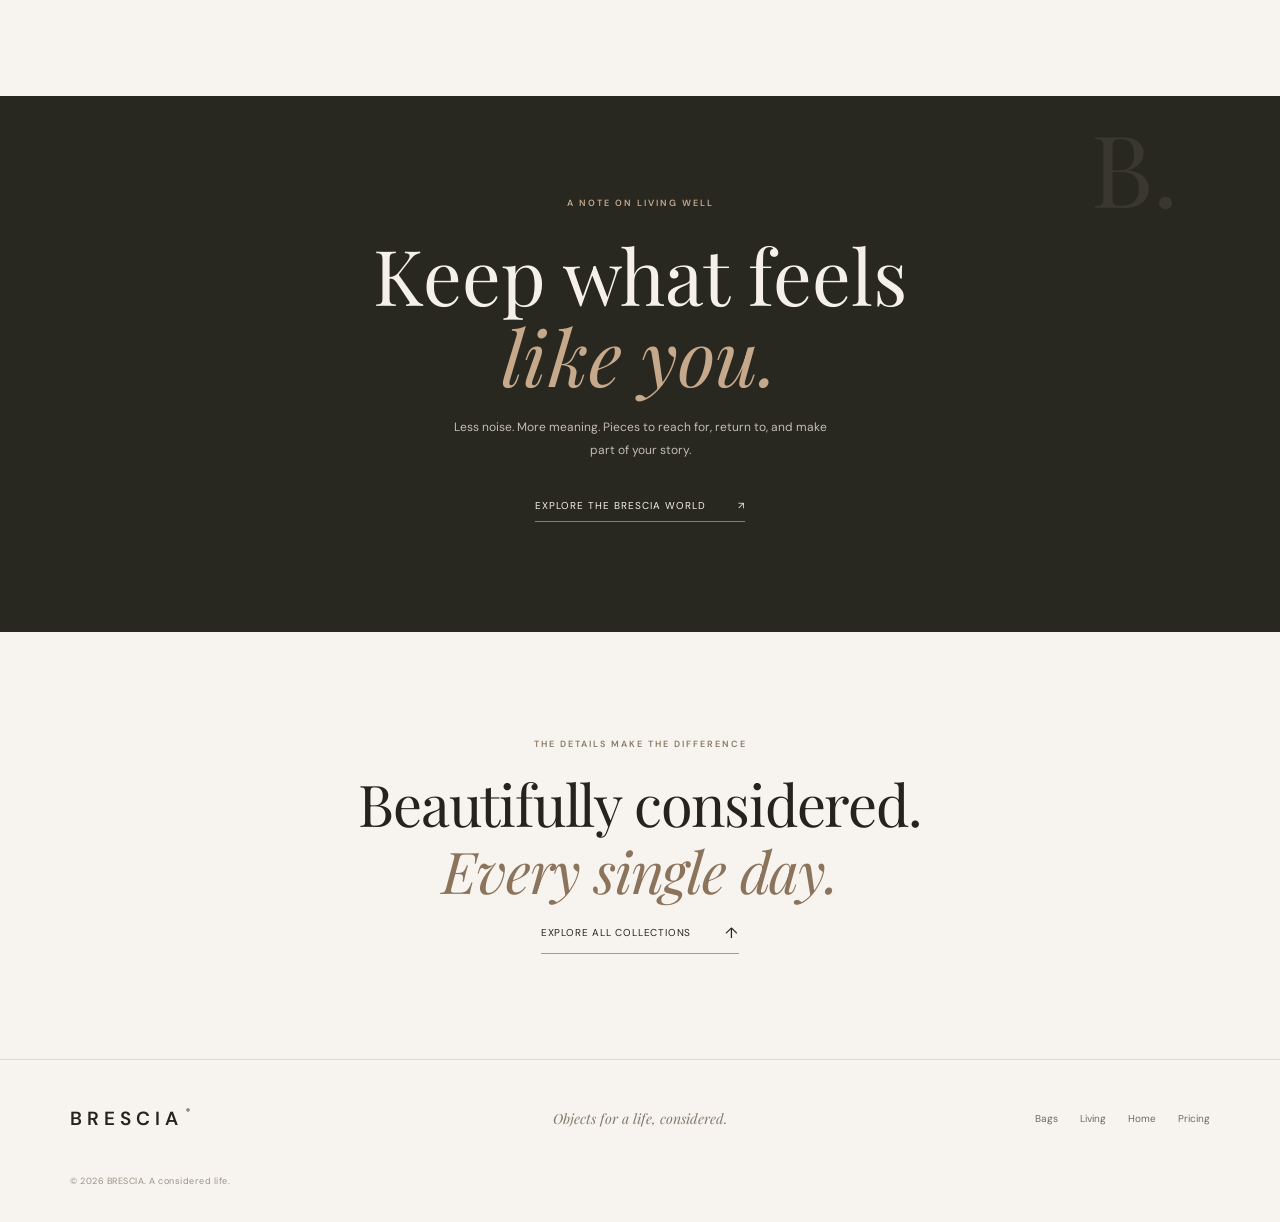
==== commit fb35c69e: "Add Brescia prototype and quality testing process to homepage" ====
--- a/index.html
+++ b/index.html
@@ -17,6 +17,18 @@
 <a class="collection-card" href="living.html"><div class="collection-image"><img src="Designer%20(1).png" alt="Brescia Living collection"><span class="round-arrow">↗</span></div><div class="card-meta"><div><p class="eyebrow">02 / THE SLOW MOMENTS</p><h3>Brescia Living</h3></div><span class="card-arrow">↗</span></div><p class="card-description">Comforting textures and small rituals that make a space feel yours.</p></a>
 <a class="collection-card" href="home.html"><div class="collection-image"><img src="Designer.png" alt="Brescia Home collection"><span class="round-arrow">↗</span></div><div class="card-meta"><div><p class="eyebrow">03 / THE ART OF HOME</p><h3>Brescia Home</h3></div><span class="card-arrow">↗</span></div><p class="card-description">Considered objects, gentle atmosphere, spaces that feel like you.</p></a>
 </div></section>
+<section class="testing-section section-pad" id="testing">
+<div class="section-heading"><div><p class="eyebrow">BEHIND EVERY BRESCIA PIECE</p><h2>Tested with care.<br><em>Refined with purpose.</em></h2></div><span class="muted">OUR QUALITY PROCESS</span></div>
+<p class="testing-intro">A beautiful object should do more than look considered. Before a design is offered for sale, our intended process is to make a prototype, examine its construction, test it in realistic use, improve anything that falls short, and test it again. We will only describe checks as completed once they have actually been carried out.</p>
+<div class="testing-steps">
+<article class="testing-step"><span class="testing-number">01</span><div><h3>Materials & construction</h3><p>We inspect the yarn, lining, structural layers, seams, edges and finishing. For knitted bags, the concept uses an outer knitted layer, a strong non-stretch textile layer for structure, and a soft teddy-style lining. The finished construction will be confirmed through prototyping.</p></div></article>
+<article class="testing-step"><span class="testing-number">02</span><div><h3>Strength where it matters</h3><p>For bags, we plan to check the base, seams, handles, chain and strap attachments, hidden fixings, and leather nameplate retention. Load testing will use a defined intended maximum load, with checks for stretching, movement, damage and loss of shape.</p></div></article>
+<article class="testing-step"><span class="testing-number">03</span><div><h3>Wear, texture & finish</h3><p>We examine whether the knit holds together, whether fibres shed, whether the inner textile tears or shifts, and whether the finish remains neat after handling. Other products receive checks suited to their purpose, including shape retention, stability, seams and surface finish where relevant.</p></div></article>
+<article class="testing-step"><span class="testing-number">04</span><div><h3>Real-life use</h3><p>After initial checks, a prototype may go through a planned one-week everyday-use trial with a volunteer tester. We record comfort, practicality, wear and any issues that appear during normal use. This trial supplements—not replaces—construction and strength checks.</p></div></article>
+<article class="testing-step"><span class="testing-number">05</span><div><h3>Improve. Retest. Review.</h3><p>If something fails or needs improvement, we revise the design and repeat the relevant checks. Before a product launches, we also review its care guidance, intended use and final specifications. Products are not described as tested or approved until the applicable checks are complete.</p></div></article>
+</div>
+<div class="testing-note"><span class="tiny-star">✳</span><p><strong>Our promise is transparency.</strong> This is Brescia’s planned quality process, not a claim that every product has already been tested. We will share only accurate information about checks actually completed and any limits customers should know.</p></div>
+</section>
 <section class="manifesto"><div class="manifesto-mark">B.</div><p class="eyebrow">A NOTE ON LIVING WELL</p><h2>Keep what feels<br><em>like you.</em></h2><p>Less noise. More meaning. Pieces to reach for, return to, and make part of your story.</p><a class="light-link" href="bags.html">Explore the Brescia world <span>↗</span></a></section>
 <section class="closing section-pad"><p class="eyebrow">THE DETAILS MAKE THE DIFFERENCE</p><h2>Beautifully considered.<br><em>Every single day.</em></h2><a class="text-link" href="#collections">Explore all collections <span>↑</span></a></section>
 </main>
--- a/style.css
+++ b/style.css
@@ -1,3 +1,46 @@
 @import url('https://fonts.googleapis.com/css2?family=DM+Sans:wght@400;500;600;700&family=Playfair+Display:ital,wght@0,400;0,500;1,400;1,500&display=swap');
 :root{--paper:#f7f4ef;--ink:#24231f;--muted:#77736b;--line:#ded9d0;--accent:#8b6f52;--serif:'Playfair Display',Georgia,serif;--sans:'DM Sans',Arial,sans-serif}*{box-sizing:border-box}html{scroll-behavior:smooth;scroll-padding-top:95px}body{margin:0;background:var(--paper);color:var(--ink);font-family:var(--sans);-webkit-font-smoothing:antialiased}a{color:inherit;text-decoration:none}img{display:block;width:100%;height:100%;object-fit:cover}.announcement{height:32px;background:#272620;color:#f8f5ef;display:flex;justify-content:center;align-items:center;gap:12px;font-size:9px;letter-spacing:1.7px;text-transform:uppercase}.announcement span{color:#d7bda0}.site-header{height:82px;padding:0 5.5%;display:flex;align-items:center;justify-content:space-between;border-bottom:1px solid #e7e1d8;background:rgba(247,244,239,.96);position:sticky;top:0;z-index:10;backdrop-filter:blur(16px)}.wordmark{font-size:23px;letter-spacing:5px;font-weight:600;white-space:nowrap}.wordmark span{font-size:8px;letter-spacing:0;vertical-align:top;margin-left:3px}.nav{display:flex;align-items:center;gap:35px}.nav a,.header-cta{font-size:11px;letter-spacing:.5px;transition:opacity .2s}.nav a{color:#625e56}.nav a:hover,.nav a.active{color:#201f1b}.nav a.active{border-bottom:1px solid #8b6f52;padding-bottom:7px}.header-cta{border:1px solid #b9b0a4;padding:12px 15px}.header-cta span{margin-left:15px}.header-cta:hover{background:#272620;color:#fff}.menu-toggle{display:none;background:none;border:0;font-size:22px}.hero{position:relative;min-height:640px;display:grid;grid-template-columns:47% 53%;padding:0 5.5% 65px;align-items:center}.hero-copy{padding:65px 30px 35px 0;z-index:1}.eyebrow{font-size:9px;letter-spacing:2px;line-height:1.7;color:#8a7967;font-weight:600;margin:0 0 22px}.hero h1,.collection-hero h1{font-family:var(--serif);font-size:clamp(58px,7vw,100px);line-height:.99;letter-spacing:-2.7px;font-weight:400;margin:0 0 27px}.hero h1 em,.collection-hero h1 em,h2 em{font-weight:400;color:#8c735c}.lead{font-size:13px;line-height:1.95;color:#6f6a61;max-width:365px}.text-link{display:inline-flex;align-items:center;gap:34px;margin-top:25px;padding-bottom:10px;border-bottom:1px solid #a89a88;font-size:10px;letter-spacing:.8px;text-transform:uppercase}.text-link span{font-size:15px;transition:transform .2s}.text-link:hover span{transform:translate(4px,-2px)}.hero-image{height:510px;position:relative;overflow:hidden}.hero-image img{transition:transform .8s}.hero-image:hover img,.collection-image:hover img{transform:scale(1.025)}.hero-note{display:flex;align-items:center;gap:12px;margin-top:68px;color:#7e786f;font-size:10px;line-height:1.7}.tiny-star{font-size:23px;color:#9b8063}.hero-index{position:absolute;bottom:24px;left:5.5%;font-size:8px;letter-spacing:1.7px;color:#938b80}.section-pad{padding:100px 8%}.intro{background:#eee9e0}.intro-grid,.editorial-grid{display:grid;grid-template-columns:1.1fr .9fr;gap:10%;align-items:start}.intro h2,.section-heading h2,.editorial h2,.detail-band h2,.next-collection h2,.closing h2{font-family:var(--serif);font-weight:400;font-size:clamp(36px,4.5vw,62px);line-height:1.15;letter-spacing:-1.2px;margin:0}.intro-grid>p,.editorial-grid>div p{font-size:13px;line-height:2;color:#6f6a61;max-width:450px;margin:8px 0 16px}.collections{padding-top:100px;padding-bottom:110px}.section-heading{display:flex;justify-content:space-between;align-items:end;margin-bottom:42px}.section-heading .eyebrow{margin-bottom:15px}.muted{color:#9a9287;font-size:10px;letter-spacing:1px}.collection-grid{display:grid;grid-template-columns:repeat(3,minmax(0,1fr));gap:22px}.collection-image{height:390px;position:relative;overflow:hidden;background:#e8e2d9}.collection-image img{transition:transform .7s}.round-arrow{position:absolute;bottom:15px;right:15px;width:39px;height:39px;border-radius:50%;background:var(--paper);display:grid;place-items:center;font-size:16px}.card-meta{display:flex;justify-content:space-between;align-items:center;margin-top:23px}.card-meta .eyebrow{font-size:8px;margin-bottom:8px}.card-meta h3{font-family:var(--serif);font-size:25px;font-weight:400;margin:0}.card-arrow{font-size:18px;color:#89745e;transition:transform .2s}.collection-card:hover .card-arrow{transform:translate(3px,-3px)}.card-description{font-size:11px;color:#7b756b;line-height:1.8;max-width:280px;margin-top:11px}.manifesto{background:#282720;color:#f6f1e8;text-align:center;padding:100px 20px 110px;position:relative;overflow:hidden}.manifesto-mark{font-family:var(--serif);font-size:100px;color:#39372f;position:absolute;right:8%;top:4px}.manifesto .eyebrow{color:#c6a98b;position:relative}.manifesto h2{font-family:var(--serif);font-size:clamp(48px,6vw,78px);line-height:1.06;font-weight:400;margin:0 0 20px;position:relative}.manifesto h2 em{color:#c6a98b}.manifesto>p:not(.eyebrow){font-size:12px;color:#c4beb3;line-height:1.9;max-width:400px;margin:0 auto}.light-link{display:inline-flex;gap:32px;border-bottom:1px solid #8f7e6b;padding:12px 0 9px;margin-top:25px;font-size:10px;letter-spacing:1px;text-transform:uppercase}.closing{text-align:center;padding-top:105px;padding-bottom:105px}.closing .eyebrow{margin-bottom:18px}.closing h2{font-size:clamp(36px,4.5vw,60px)}.closing .text-link{margin-top:20px}.footer{border-top:1px solid var(--line);padding:35px 5.5%;display:grid;grid-template-columns:1fr 1fr 1fr;gap:15px;align-items:center}.footer .wordmark{font-size:19px}.footer p{font-family:var(--serif);font-style:italic;font-size:14px;color:#82796d;text-align:center}.footer-links{display:flex;justify-content:flex-end;gap:22px;font-size:10px;color:#706a60}.footer small{grid-column:1/-1;color:#999186;font-size:9px;letter-spacing:.5px;margin-top:18px}.collection-hero{padding:65px 8% 85px;display:grid;grid-template-columns:.9fr 1.1fr;gap:8%;align-items:center;min-height:630px}.collection-hero-copy{padding:20px 0}.collection-hero h1{font-size:clamp(54px,6vw,83px)}.collection-hero .lead{max-width:390px}.collection-hero-image{height:530px;background:#e9e3da;overflow:hidden}.collection-hero-image img{transition:transform .8s}.collection-hero-image:hover img{transform:scale(1.02)}.hero-tags{display:flex;flex-wrap:wrap;gap:8px;margin-top:28px}.hero-tags span{font-size:8px;letter-spacing:1px;border:1px solid #d9d1c6;color:#81776a;padding:9px 10px}.editorial{background:#eee9e0}.editorial-grid{margin-top:4px}.editorial-grid>div p:first-child{margin-top:0}.detail-band{background:#282720;color:#f6f1e8;padding:80px 8%;display:grid;grid-template-columns:1fr 1fr;gap:10%;align-items:center}.detail-band .eyebrow{color:#c6a98b}.detail-band h2 em{color:#c6a98b}.detail-band ul{padding:0;margin:0;list-style:none}.detail-band li{padding:18px 0;border-bottom:1px solid #49463d;font-size:12px;color:#e1dbd1}.detail-band li span{display:inline-block;color:#b99b7b;font-size:9px;margin-right:22px}.next-collection{text-align:center;padding-top:85px;padding-bottom:100px}.next-collection .eyebrow{margin-bottom:15px}.next-collection h2{font-size:clamp(35px,4vw,53px)}.next-collection .text-link{margin-top:25px}.living-hero{background:#f1ece5}.home-collection-hero{background:#f7f4ef}
-@media(min-width:1400px){.hero{padding-left:max(5.5%,calc((100vw - 1300px)/2));padding-right:max(5.5%,calc((100vw - 1300px)/2))}.section-pad{padding-left:max(8%,calc((100vw - 1180px)/2));padding-right:max(8%,calc((100vw - 1180px)/2))}}@media(max-width:850px){.site-header{height:70px;padding:0 5%}.nav{gap:17px}.header-cta{display:none}.hero{padding:0 5% 55px;min-height:550px;grid-template-columns:46% 54%}.hero-image{height:410px}.hero h1{font-size:clamp(53px,8vw,74px)}.collection-image{height:300px}.collection-hero{padding:50px 5%;gap:5%;min-height:530px}.collection-hero-image{height:420px}.section-pad{padding:75px 6%}.detail-band{padding:70px 6%}}@media(max-width:620px){.announcement{font-size:8px;height:29px}.site-header{height:66px}.wordmark{font-size:20px;letter-spacing:4px}.menu-toggle{display:block;cursor:pointer;color:var(--ink)}.nav{display:none;position:absolute;top:65px;left:0;right:0;background:var(--paper);padding:20px 6% 26px;border-bottom:1px solid var(--line);flex-direction:column;align-items:flex-start;gap:22px}.nav.open{display:flex}.hero{display:flex;flex-direction:column;align-items:stretch;padding:0 5% 48px}.hero-copy{padding:55px 2px 36px}.hero h1{font-size:68px}.hero-image{height:420px}.hero-note{margin-top:35px}.hero-index{left:5%;bottom:20px}.intro-grid,.editorial-grid{grid-template-columns:1fr;gap:25px}.intro-grid h2,.editorial h2{font-size:43px}.section-pad{padding:65px 6%}.section-heading{align-items:start;gap:20px}.section-heading h2{font-size:42px}.collection-grid{grid-template-columns:1fr;gap:42px}.collection-image{height:min(112vw,480px)}.card-meta{margin-top:18px}.manifesto{padding:80px 7%}.manifesto-mark{font-size:72px;right:3%}.footer{grid-template-columns:1fr 1fr;gap:12px}.footer p{grid-column:1/-1;grid-row:2;text-align:left;margin:4px 0}.footer-links{gap:14px}.footer small{margin-top:12px}.collection-hero{display:flex;flex-direction:column;align-items:stretch;padding:42px 6% 65px;gap:35px}.collection-hero-copy{padding:0}.collection-hero h1{font-size:64px}.collection-hero-image{height:115vw;max-height:520px;min-height:350px}.detail-band{grid-template-columns:1fr;gap:35px;padding:65px 6%}.detail-band h2{font-size:47px}.next-collection{padding:65px 5% 80px}.closing h2{font-size:43px}}@media(prefers-reduced-motion:reduce){*,*::before,*::after{scroll-behavior:auto!important;transition:none!important;animation:none!important}}+@media(min-width:1400px){.hero{padding-left:max(5.5%,calc((100vw - 1300px)/2));padding-right:max(5.5%,calc((100vw - 1300px)/2))}.section-pad{padding-left:max(8%,calc((100vw - 1180px)/2));padding-right:max(8%,calc((100vw - 1180px)/2))}}@media(max-width:850px){.site-header{height:70px;padding:0 5%}.nav{gap:17px}.header-cta{display:none}.hero{padding:0 5% 55px;min-height:550px;grid-template-columns:46% 54%}.hero-image{height:410px}.hero h1{font-size:clamp(53px,8vw,74px)}.collection-image{height:300px}.collection-hero{padding:50px 5%;gap:5%;min-height:530px}.collection-hero-image{height:420px}.section-pad{padding:75px 6%}.detail-band{padding:70px 6%}}@media(max-width:620px){.announcement{font-size:8px;height:29px}.site-header{height:66px}.wordmark{font-size:20px;letter-spacing:4px}.menu-toggle{display:block;cursor:pointer;color:var(--ink)}.nav{display:none;position:absolute;top:65px;left:0;right:0;background:var(--paper);padding:20px 6% 26px;border-bottom:1px solid var(--line);flex-direction:column;align-items:flex-start;gap:22px}.nav.open{display:flex}.hero{display:flex;flex-direction:column;align-items:stretch;padding:0 5% 48px}.hero-copy{padding:55px 2px 36px}.hero h1{font-size:68px}.hero-image{height:420px}.hero-note{margin-top:35px}.hero-index{left:5%;bottom:20px}.intro-grid,.editorial-grid{grid-template-columns:1fr;gap:25px}.intro-grid h2,.editorial h2{font-size:43px}.section-pad{padding:65px 6%}.section-heading{align-items:start;gap:20px}.section-heading h2{font-size:42px}.collection-grid{grid-template-columns:1fr;gap:42px}.collection-image{height:min(112vw,480px)}.card-meta{margin-top:18px}.manifesto{padding:80px 7%}.manifesto-mark{font-size:72px;right:3%}.footer{grid-template-columns:1fr 1fr;gap:12px}.footer p{grid-column:1/-1;grid-row:2;text-align:left;margin:4px 0}.footer-links{gap:14px}.footer small{margin-top:12px}.collection-hero{display:flex;flex-direction:column;align-items:stretch;padding:42px 6% 65px;gap:35px}.collection-hero-copy{padding:0}.collection-hero h1{font-size:64px}.collection-hero-image{height:115vw;max-height:520px;min-height:350px}.detail-band{grid-template-columns:1fr;gap:35px;padding:65px 6%}.detail-band h2{font-size:47px}.next-collection{padding:65px 5% 80px}.closing h2{font-size:43px}}@media(prefers-reduced-motion:reduce){*,*::before,*::after{scroll-behavior:auto!important;transition:none!important;animation:none!important}}
+/* Catalogue and pricing pages */
+.catalogue-section{padding-top:80px;padding-bottom:90px}.catalogue-intro{max-width:650px;color:var(--muted);font-size:13px;line-height:1.9;margin:-18px 0 34px}.product-grid{display:grid;grid-template-columns:repeat(2,minmax(0,1fr));gap:38px 22px}.product-card{min-width:0}.product-art{height:245px;position:relative;overflow:hidden;display:flex;align-items:center;justify-content:center;flex-direction:column;gap:8px;background:linear-gradient(135deg,#e8e0d5,#f2ece3);color:#766653}.product-art:before{content:"";position:absolute;inset:14px;border:1px solid rgba(117,97,75,.22)}.product-art span{font-size:9px;letter-spacing:2px;position:absolute;top:28px;left:30px}.product-art i{font-family:var(--serif);font-size:clamp(25px,3vw,42px);font-style:italic;font-weight:400;letter-spacing:-.5px}.product-art b{font-family:var(--serif);font-size:60px;font-weight:400}.product-meta{display:flex;align-items:flex-start;justify-content:space-between;gap:16px;margin-top:17px}.product-meta h3{font-family:var(--serif);font-size:23px;line-height:1.25;font-weight:400;margin:0}.product-meta strong{font-size:13px;white-space:nowrap;padding-top:5px;font-weight:500}.product-card>p{font-size:11px;line-height:1.85;color:#777168;margin:11px 0 14px;max-width:490px}.product-tag{display:inline-block;color:#8b735b;font-size:8px;letter-spacing:1.4px;border-top:1px solid var(--line);padding-top:11px}.art-bag{background:linear-gradient(140deg,#e7ded2,#f5eee4)}.art-bag i{font-size:38px}.art-limited{background:linear-gradient(140deg,#d8c9b8,#f0e5d8);color:#5f4a39}.art-limited i{font-size:65px}.art-chain{background:linear-gradient(140deg,#e8dfcf,#f5eee1)}.art-leather{background:linear-gradient(140deg,#d5c2ae,#eee2d2)}.art-charm{background:linear-gradient(140deg,#e8e1d5,#f6f0e7)}.art-lucky{background:linear-gradient(140deg,#e4e7d8,#f4f0e4)}.art-lucky b{font-size:68px;color:#748066}.art-pillow,.art-bigpillow{background:linear-gradient(140deg,#d9cdbd,#f2e9dd)}.art-blanket,.art-bigblanket{background:linear-gradient(140deg,#d9d2c6,#f1ece4)}.art-pumpkin{background:linear-gradient(140deg,#d8b08b,#f1dfc8)}.art-leaf{background:linear-gradient(140deg,#d9b48e,#f1e2cd)}.art-snowflake,.art-star{background:linear-gradient(140deg,#d5e0e5,#eff2ef)}.art-tree{background:linear-gradient(140deg,#d4d8c8,#eef0e5)}.art-tulip,.art-daffodil,.art-blossom{background:linear-gradient(140deg,#e6cfc8,#f4e8de)}.art-coral,.art-seastar,.art-shell{background:linear-gradient(140deg,#d9c6b8,#f1e6d8)}.art-candle,.art-flower,.art-vanilla,.art-tealight{background:linear-gradient(140deg,#e5ddd0,#f6f0e6)}.art-vase,.art-knot,.art-basket{background:linear-gradient(140deg,#dcd3c5,#f2ebe0)}.note-panel{display:flex;gap:15px;align-items:flex-start;background:#eee9e0;padding:22px 25px;margin-top:40px}.note-panel .tiny-star{flex-shrink:0}.note-panel p{font-size:11px;line-height:1.9;color:#6f6a61;margin:0}.pricing-hero{padding:95px 8% 70px;max-width:1100px;margin:auto}.pricing-hero h1{font-family:var(--serif);font-size:clamp(48px,7vw,84px);font-weight:400;line-height:1.04;letter-spacing:-2px;margin:0 0 25px}.pricing-hero h1 em,.pricing-card-title h3 em,.pricing-principles h2 em,.pricing-disclaimer h2 em{color:#8c735c;font-weight:400}.pricing-hero .lead{max-width:570px}.pricing-note{display:inline-flex;flex-wrap:wrap;gap:12px;align-items:center;margin-top:28px;padding:13px 15px;border:1px solid #d9d1c6;color:#71675b;font-size:9px;letter-spacing:1.2px}.pricing-note span{color:#9a8063}.pricing-collections{padding-top:55px}.pricing-grid{display:grid;grid-template-columns:repeat(3,minmax(0,1fr));gap:18px}.pricing-card{min-height:410px;padding:25px;display:flex;flex-direction:column;position:relative;border:1px solid #d9d1c6;transition:transform .25s,box-shadow .25s;background:#eee8de}.pricing-card:hover{transform:translateY(-5px);box-shadow:0 18px 35px rgba(50,42,32,.08)}.pricing-living{background:#e9e8df}.pricing-home{background:#eee2d5}.pricing-card-top{display:flex;align-items:center;justify-content:space-between;color:#7d7061;font-size:8px;letter-spacing:1.5px}.pricing-card-top b{font-size:18px;font-weight:400}.pricing-card-title{margin:auto 0 25px}.pricing-card-title h3{font-family:var(--serif);font-size:clamp(34px,3.7vw,50px);line-height:1.04;font-weight:400;letter-spacing:-1px;margin:30px 0 17px}.pricing-card-title p{font-size:11px;line-height:1.85;color:#70695f;max-width:260px}.pricing-start{display:flex;flex-direction:column;gap:7px;border-top:1px solid rgba(120,105,86,.28);padding-top:18px}.pricing-start span{font-size:8px;letter-spacing:1.7px;color:#817467}.pricing-start strong{font-family:var(--serif);font-size:31px;font-weight:400}.pricing-cta{display:flex;justify-content:space-between;align-items:center;margin-top:20px;padding-top:13px;border-top:1px solid rgba(120,105,86,.28);font-size:9px;letter-spacing:1px;text-transform:uppercase}.pricing-cta b{font-size:16px;font-weight:400}.pricing-principles{background:#282720;color:#f6f1e8;padding:90px 8%;text-align:center}.pricing-principles .eyebrow{color:#c6a98b}.pricing-principles h2,.pricing-disclaimer h2{font-family:var(--serif);font-size:clamp(39px,5vw,62px);line-height:1.12;font-weight:400;margin:0 0 20px}.pricing-principles h2 em{color:#c6a98b}.pricing-principles>p:last-child{font-size:12px;line-height:1.9;color:#c4beb3;max-width:520px;margin:0 auto}.pricing-disclaimer{text-align:center}.pricing-disclaimer>p:not(.eyebrow){font-size:12px;line-height:1.95;color:#716b62;max-width:690px;margin:0 auto}.pricing-disclaimer .text-link{margin-top:25px}
+@media(min-width:1200px){.product-grid{grid-template-columns:repeat(3,minmax(0,1fr))}.catalogue-section,.pricing-collections{padding-left:max(8%,calc((100vw - 1180px)/2));padding-right:max(8%,calc((100vw - 1180px)/2))}}
+@media(max-width:760px){.pricing-grid{grid-template-columns:1fr}.pricing-card{min-height:330px}.pricing-card-title h3{font-size:43px}.product-grid{grid-template-columns:repeat(2,minmax(0,1fr));gap:30px 14px}.product-art{height:190px}.product-art span{left:23px;top:24px;font-size:8px}.product-meta{flex-direction:column;gap:7px}.product-meta h3{font-size:21px}.product-meta strong{padding-top:0}.pricing-hero{padding:65px 6% 45px}.pricing-hero h1{font-size:clamp(44px,10vw,64px)}.pricing-principles{padding:70px 7%}.catalogue-section{padding-top:65px;padding-bottom:65px}}
+@media(max-width:430px){.product-grid{grid-template-columns:1fr}.product-art{height:240px}.product-meta{flex-direction:row}.product-meta h3{font-size:23px}.product-meta strong{padding-top:5px}.catalogue-intro{margin-top:-10px}}
+
+/* Currency switch */
+.currency-toggle{flex-shrink:0;cursor:pointer;background:transparent;border:1px solid #b9b0a4;color:var(--ink);padding:11px 13px;font-family:var(--sans);font-size:10px;letter-spacing:.6px;transition:background .2s,color .2s,border-color .2s}
+.currency-toggle:hover{background:#272620;color:#fff;border-color:#272620}
+@media(max-width:850px){.currency-toggle{padding:10px 11px;font-size:10px}}
+@media(max-width:620px){.currency-toggle{margin-left:auto;padding:9px 10px;font-size:9px;letter-spacing:.2px}.site-header{gap:12px}}
+
+/* Keep the catalogue's small editorial labels centered and neatly wrapped. */
+.product-art span{left:0;right:0;width:auto;padding:0 24px;box-sizing:border-box;text-align:center;line-height:1.5;text-wrap:balance}
+.product-art i{max-width:calc(100% - 44px);text-align:center;line-height:1.12;text-wrap:balance;overflow-wrap:normal;font-size:clamp(21px,2.5vw,34px)}
+@media(max-width:760px){.product-art span{padding:0 18px}.product-art i{max-width:calc(100% - 36px);font-size:clamp(21px,4vw,30px)}}
+
+
+/* Individual product concept pages */
+.product-detail-link{display:inline-flex;align-items:center;justify-content:space-between;gap:24px;margin-top:18px;padding:12px 0 9px;border-bottom:1px solid #b8a894;font-size:9px;letter-spacing:1px;text-transform:uppercase;color:#5f5142}
+.product-detail-link span{font-size:15px;transition:transform .2s}
+.product-detail-link:hover span{transform:translate(3px,-3px)}
+.product-detail-hero{padding:70px 8% 85px;display:grid;grid-template-columns:1fr 1fr;gap:9%;align-items:center}
+.product-detail-hero .product-art{height:480px}
+.product-detail-hero h1{font-family:var(--serif);font-weight:400;font-size:clamp(48px,6vw,76px);line-height:1.04;letter-spacing:-1.7px;margin:0 0 22px}
+.product-detail-hero h1 em{color:#8c735c;font-weight:400}
+.product-detail-hero .lead{max-width:450px}
+.detail-price-note{font-size:10px;color:var(--muted);line-height:1.8;margin-top:18px}
+.variant-section{background:#eee9e0}
+.variant-grid{display:grid;grid-template-columns:repeat(3,minmax(0,1fr));gap:18px;margin-top:35px}
+.variant-card{border:1px solid #d7cfc3;padding:24px 22px;background:rgba(247,244,239,.52)}
+.variant-card .eyebrow{margin-bottom:14px}
+.variant-card h3{font-family:var(--serif);font-weight:400;font-size:30px;margin:0 0 8px}
+.variant-card .dimensions{font-size:10px;line-height:1.8;color:#777168;min-height:36px;margin:0 0 20px}
+.variant-card .product-meta{border-top:1px solid var(--line);padding-top:16px;margin-top:0;display:block}
+.variant-card .product-meta strong{font-family:var(--serif);font-size:28px;font-weight:400}
+.colour-list{display:flex;flex-wrap:wrap;gap:9px;margin-top:26px}
+.colour-chip{display:inline-flex;align-items:center;gap:8px;border:1px solid #ded7cd;background:rgba(255,255,255,.25);padding:8px 11px;font-size:10px;color:#6d665d}
+.colour-dot{width:12px;height:12px;border-radius:50%;border:1px solid rgba(0,0,0,.12);display:inline-block}
+.detail-story{max-width:760px;margin:0 auto;text-align:center}
+.detail-story>p:not(.eyebrow){font-size:13px;line-height:2;color:#70695f}
+.detail-back{display:flex;justify-content:space-between;gap:20px;flex-wrap:wrap;margin-top:30px}
+@media(max-width:760px){.product-detail-hero{grid-template-columns:1fr;padding:45px 6% 60px;gap:35px}.product-detail-hero .product-art{height:320px}.product-detail-hero h1{font-size:54px}.variant-grid{grid-template-columns:1fr}.variant-card .dimensions{min-height:0}.detail-story{text-align:left}}
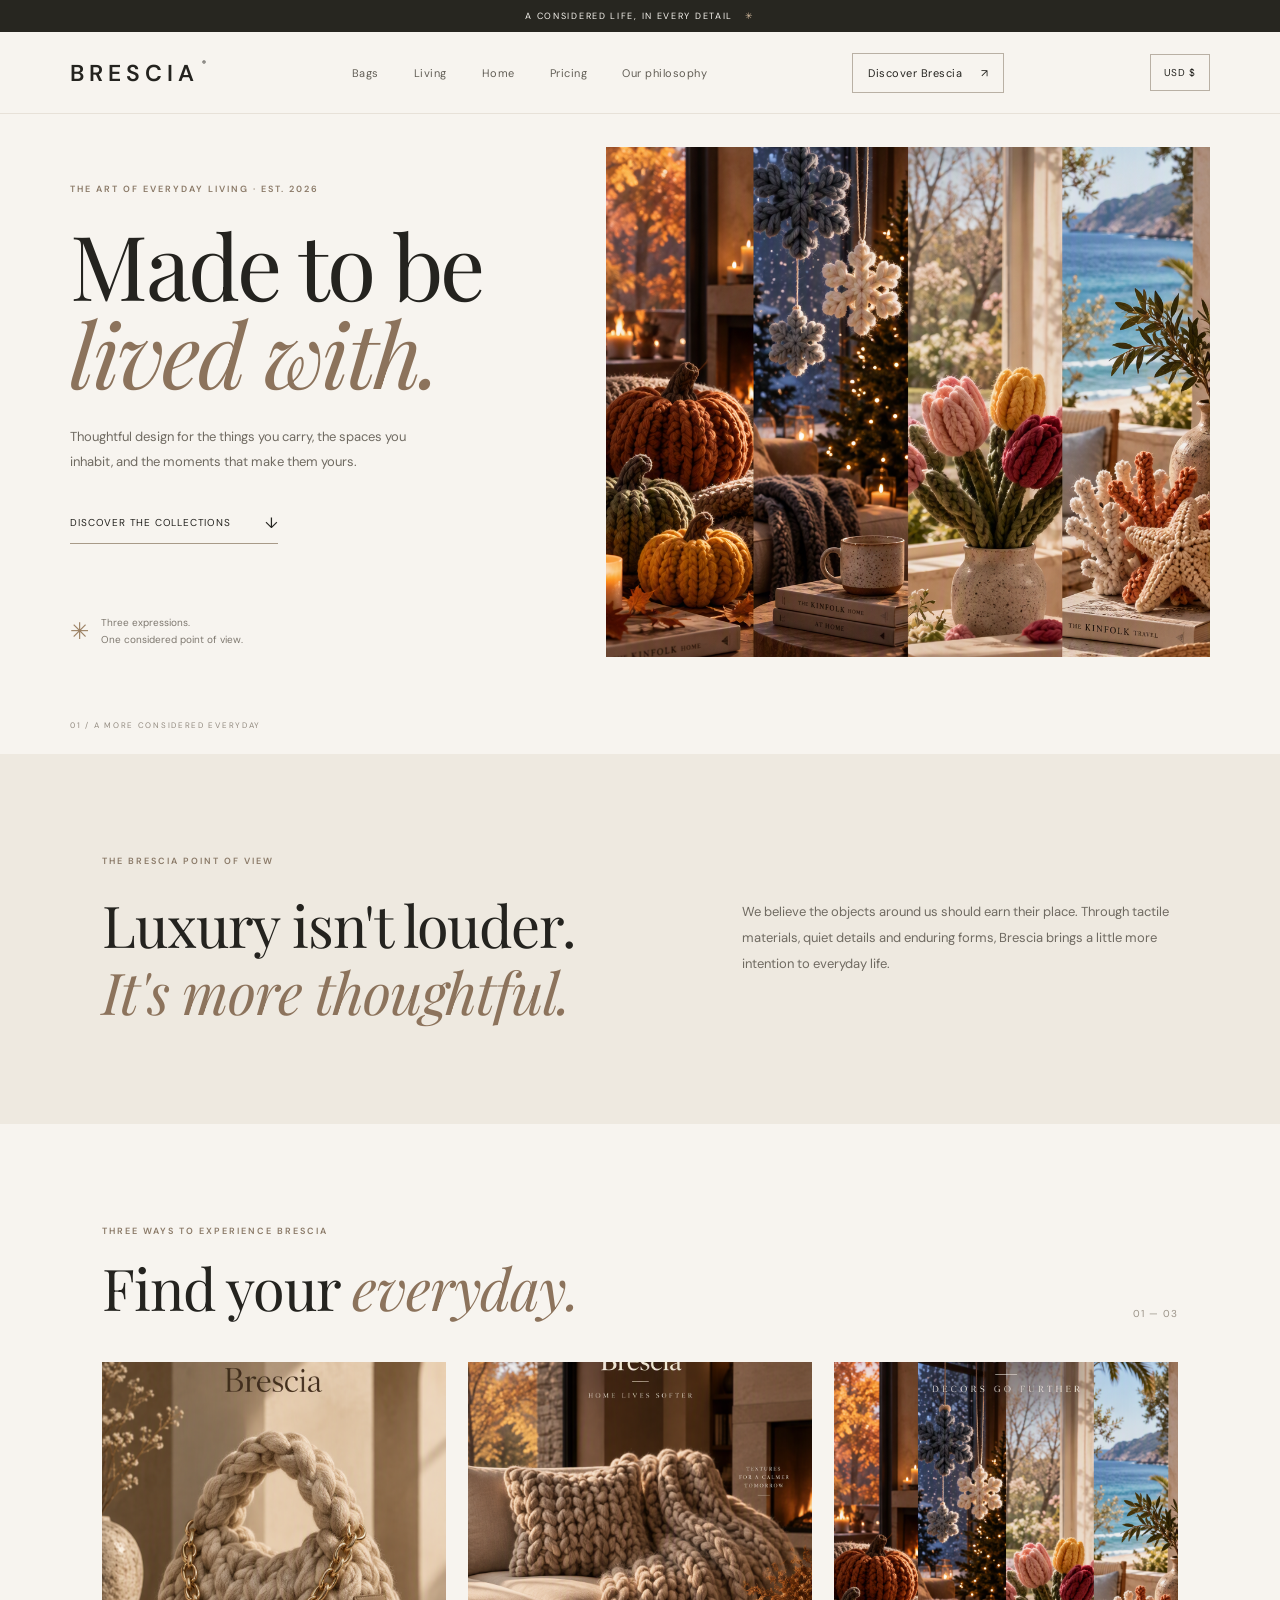
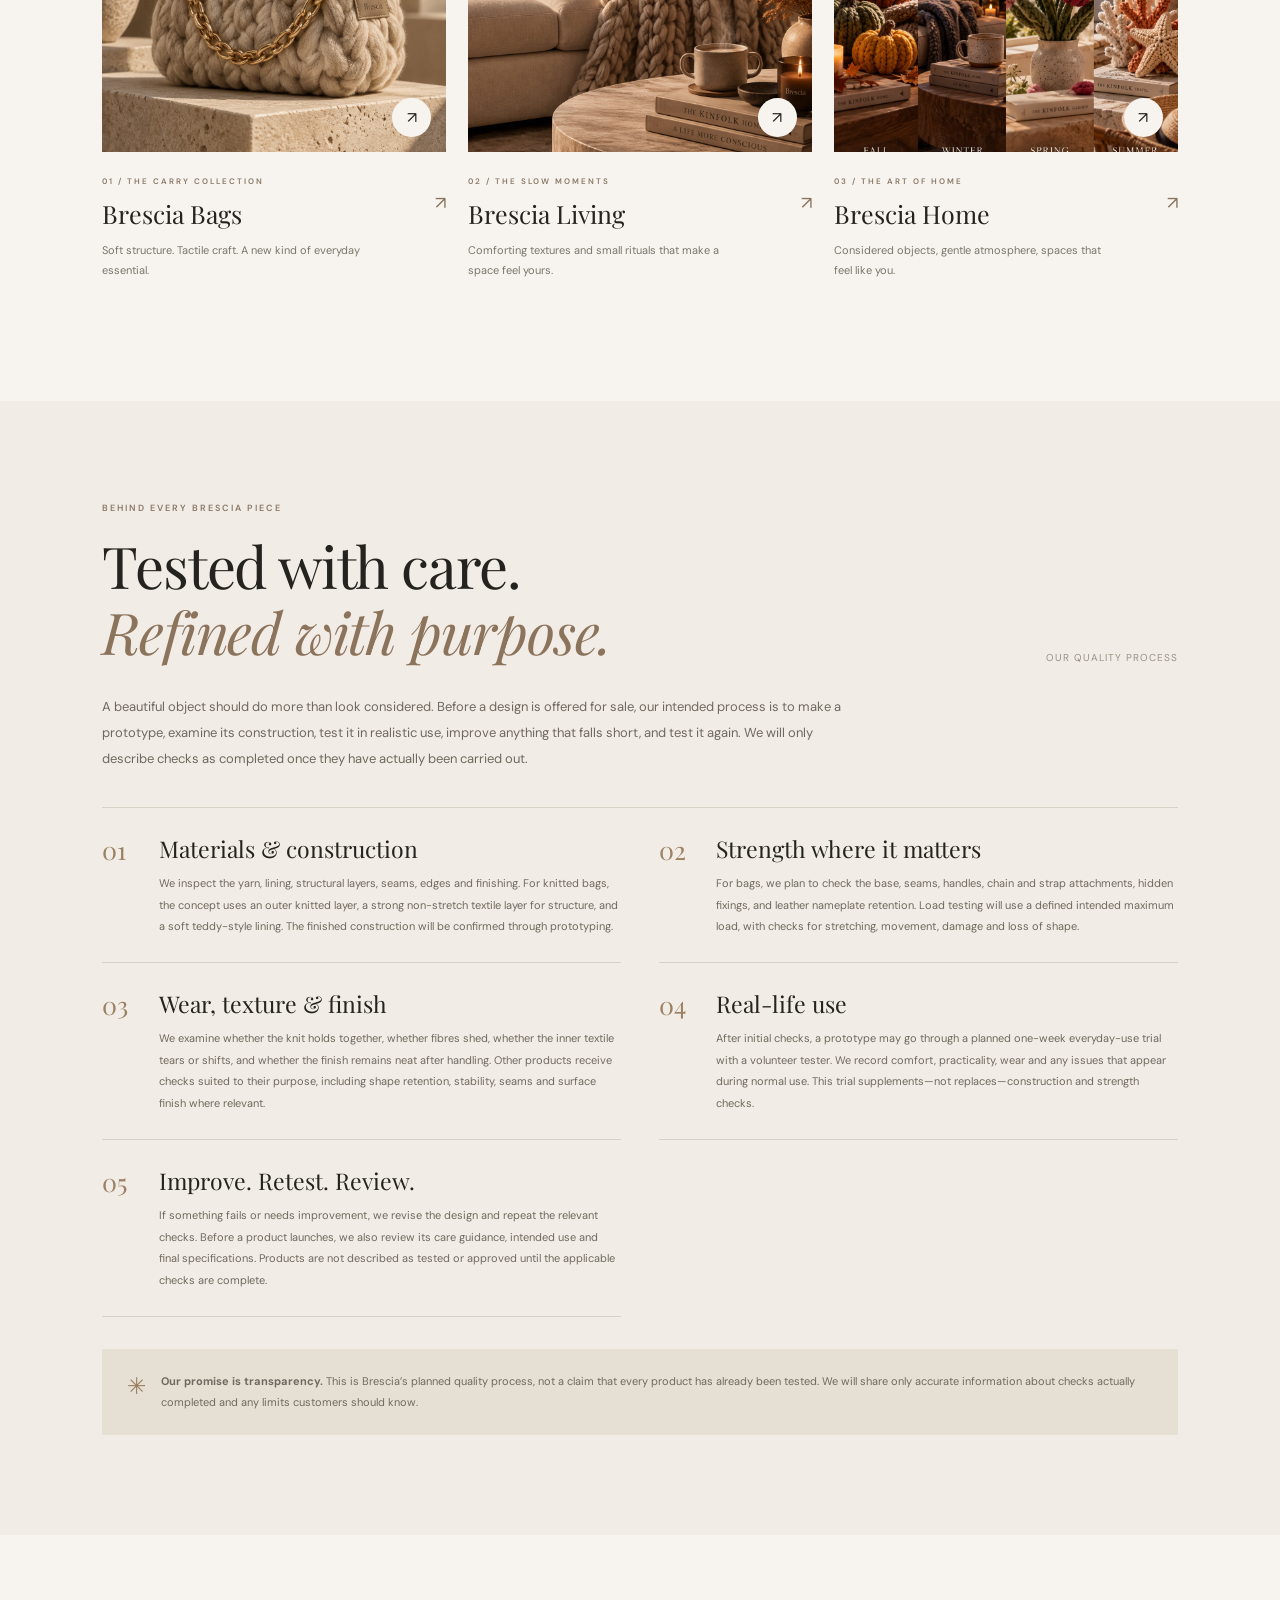
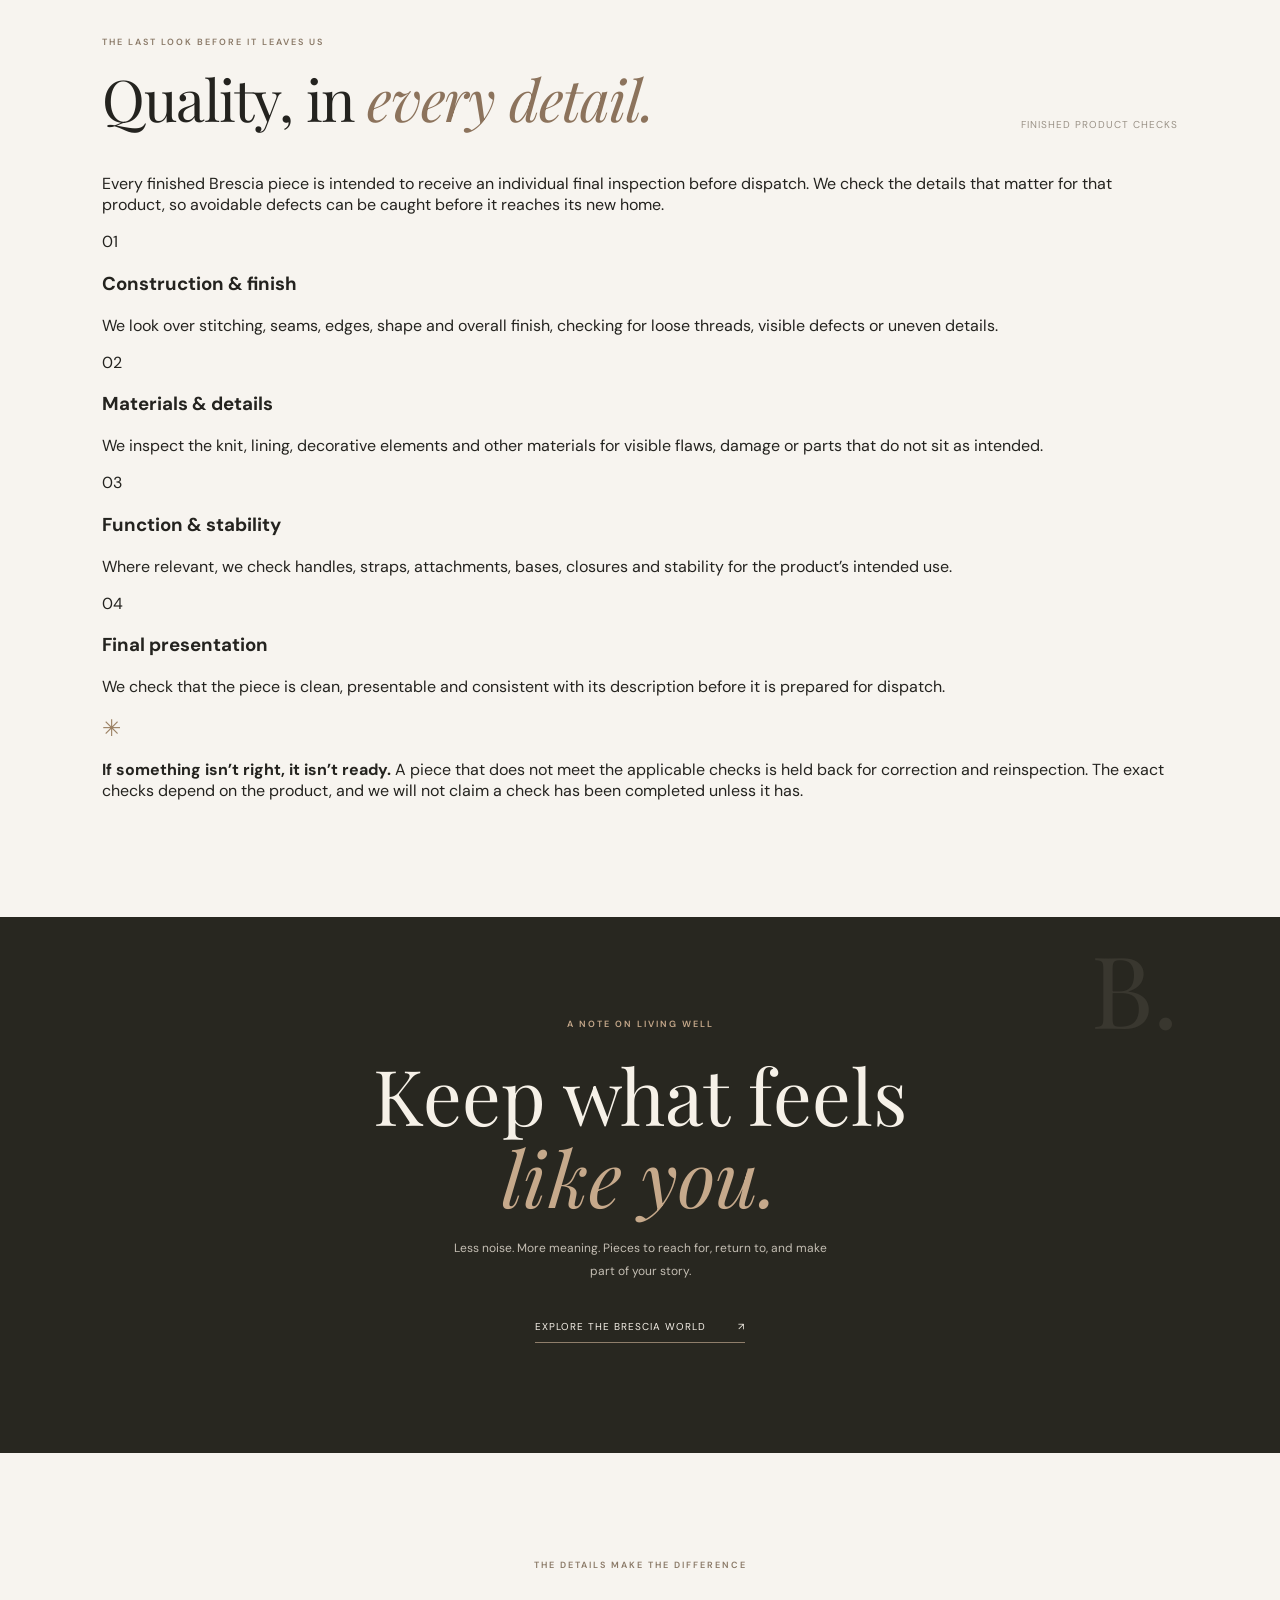
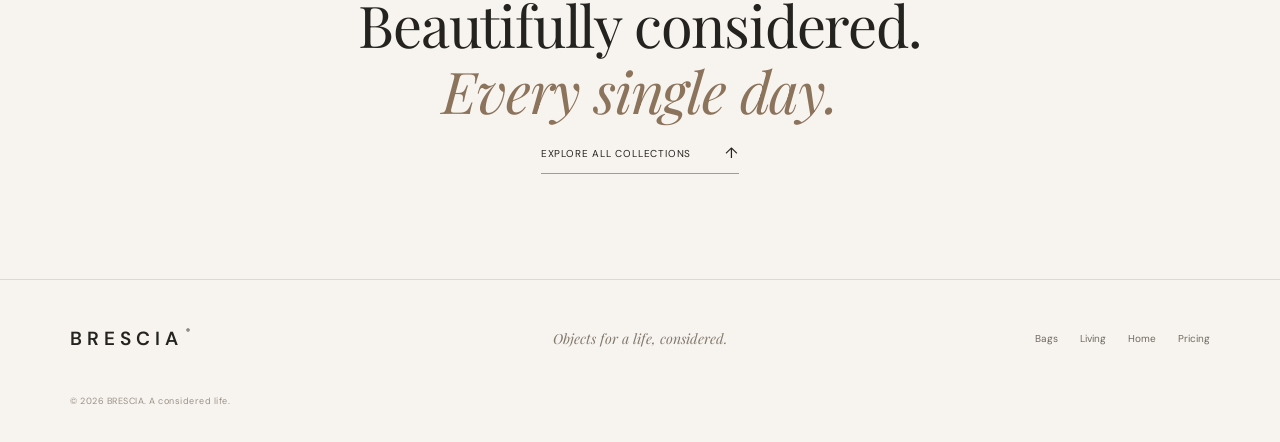
==== commit a5fa66d1: "Add finished product quality inspection section" ====
--- a/index.html
+++ b/index.html
@@ -29,6 +29,18 @@
 </div>
 <div class="testing-note"><span class="tiny-star">✳</span><p><strong>Our promise is transparency.</strong> This is Brescia’s planned quality process, not a claim that every product has already been tested. We will share only accurate information about checks actually completed and any limits customers should know.</p></div>
 </section>
+
+<section class="finished-quality section-pad" id="finished-quality">
+<div class="section-heading"><div><p class="eyebrow">THE LAST LOOK BEFORE IT LEAVES US</p><h2>Quality, in <em>every detail.</em></h2></div><span class="muted">FINISHED PRODUCT CHECKS</span></div>
+<p class="finished-quality-intro">Every finished Brescia piece is intended to receive an individual final inspection before dispatch. We check the details that matter for that product, so avoidable defects can be caught before it reaches its new home.</p>
+<div class="finished-quality-grid">
+<article class="finished-quality-card"><span>01</span><h3>Construction & finish</h3><p>We look over stitching, seams, edges, shape and overall finish, checking for loose threads, visible defects or uneven details.</p></article>
+<article class="finished-quality-card"><span>02</span><h3>Materials & details</h3><p>We inspect the knit, lining, decorative elements and other materials for visible flaws, damage or parts that do not sit as intended.</p></article>
+<article class="finished-quality-card"><span>03</span><h3>Function & stability</h3><p>Where relevant, we check handles, straps, attachments, bases, closures and stability for the product’s intended use.</p></article>
+<article class="finished-quality-card"><span>04</span><h3>Final presentation</h3><p>We check that the piece is clean, presentable and consistent with its description before it is prepared for dispatch.</p></article>
+</div>
+<div class="finished-quality-note"><span class="tiny-star">✳</span><p><strong>If something isn’t right, it isn’t ready.</strong> A piece that does not meet the applicable checks is held back for correction and reinspection. The exact checks depend on the product, and we will not claim a check has been completed unless it has.</p></div>
+</section>
 <section class="manifesto"><div class="manifesto-mark">B.</div><p class="eyebrow">A NOTE ON LIVING WELL</p><h2>Keep what feels<br><em>like you.</em></h2><p>Less noise. More meaning. Pieces to reach for, return to, and make part of your story.</p><a class="light-link" href="bags.html">Explore the Brescia world <span>↗</span></a></section>
 <section class="closing section-pad"><p class="eyebrow">THE DETAILS MAKE THE DIFFERENCE</p><h2>Beautifully considered.<br><em>Every single day.</em></h2><a class="text-link" href="#collections">Explore all collections <span>↑</span></a></section>
 </main>
--- a/style.css
+++ b/style.css
@@ -44,3 +44,17 @@
 .detail-story>p:not(.eyebrow){font-size:13px;line-height:2;color:#70695f}
 .detail-back{display:flex;justify-content:space-between;gap:20px;flex-wrap:wrap;margin-top:30px}
 @media(max-width:760px){.product-detail-hero{grid-template-columns:1fr;padding:45px 6% 60px;gap:35px}.product-detail-hero .product-art{height:320px}.product-detail-hero h1{font-size:54px}.variant-grid{grid-template-columns:1fr}.variant-card .dimensions{min-height:0}.detail-story{text-align:left}}
+
+
+/* Homepage: planned prototype and quality process */
+.testing-section{background:#f1ece5}
+.testing-intro{max-width:760px;font-size:13px;line-height:2;color:#70695f;margin:-12px 0 35px}
+.testing-steps{display:grid;grid-template-columns:repeat(2,minmax(0,1fr));gap:0 38px;border-top:1px solid #d9d1c6}
+.testing-step{display:grid;grid-template-columns:42px 1fr;gap:15px;padding:25px 0;border-bottom:1px solid #d9d1c6}
+.testing-number{font-family:var(--serif);font-size:25px;color:#9b8063}
+.testing-step h3{font-family:var(--serif);font-size:23px;font-weight:400;margin:0 0 9px}
+.testing-step p{font-size:11px;line-height:1.95;color:#70695f;margin:0}
+.testing-note{display:flex;gap:15px;align-items:flex-start;background:#e6dfd4;padding:22px 25px;margin-top:32px}
+.testing-note .tiny-star{flex-shrink:0}
+.testing-note p{font-size:11px;line-height:1.9;color:#6f6a61;margin:0}
+@media(max-width:620px){.testing-steps{grid-template-columns:1fr}.testing-step{padding:22px 0}.testing-step h3{font-size:22px}.testing-note{padding:18px}}
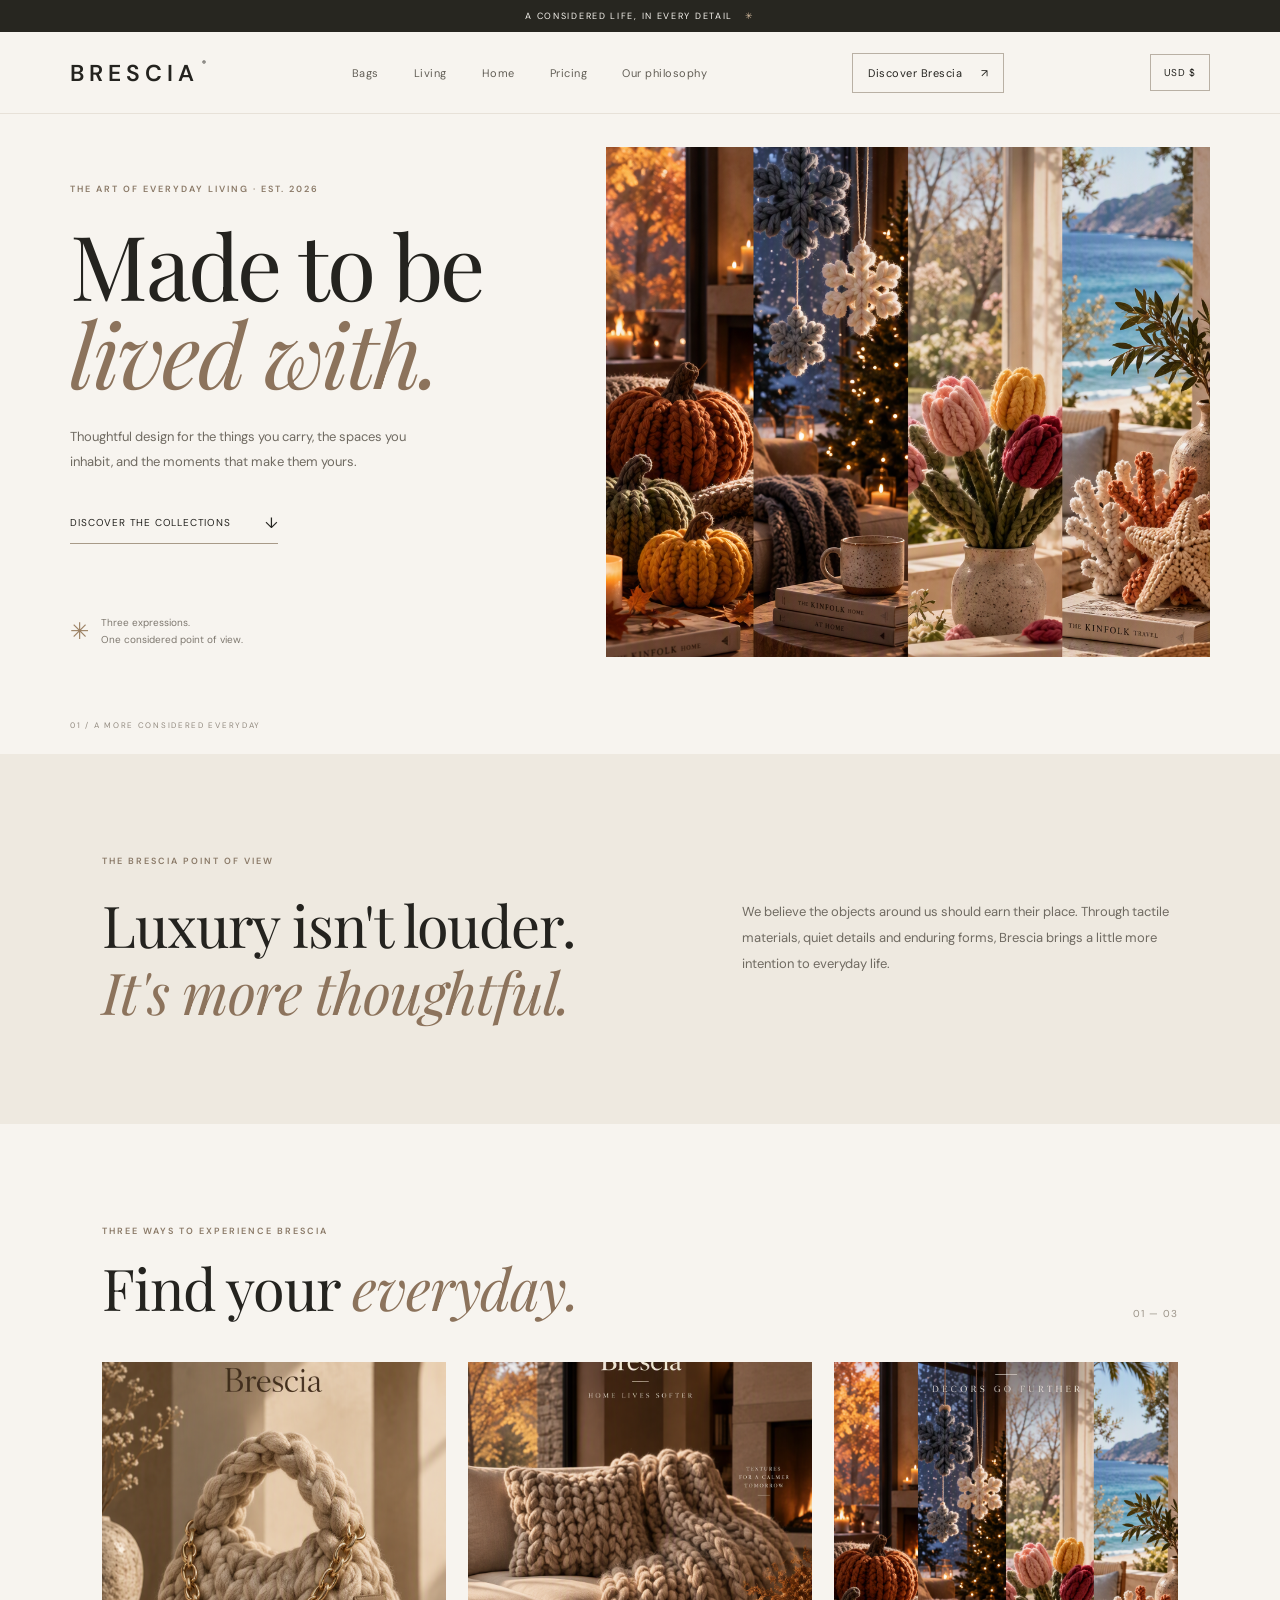
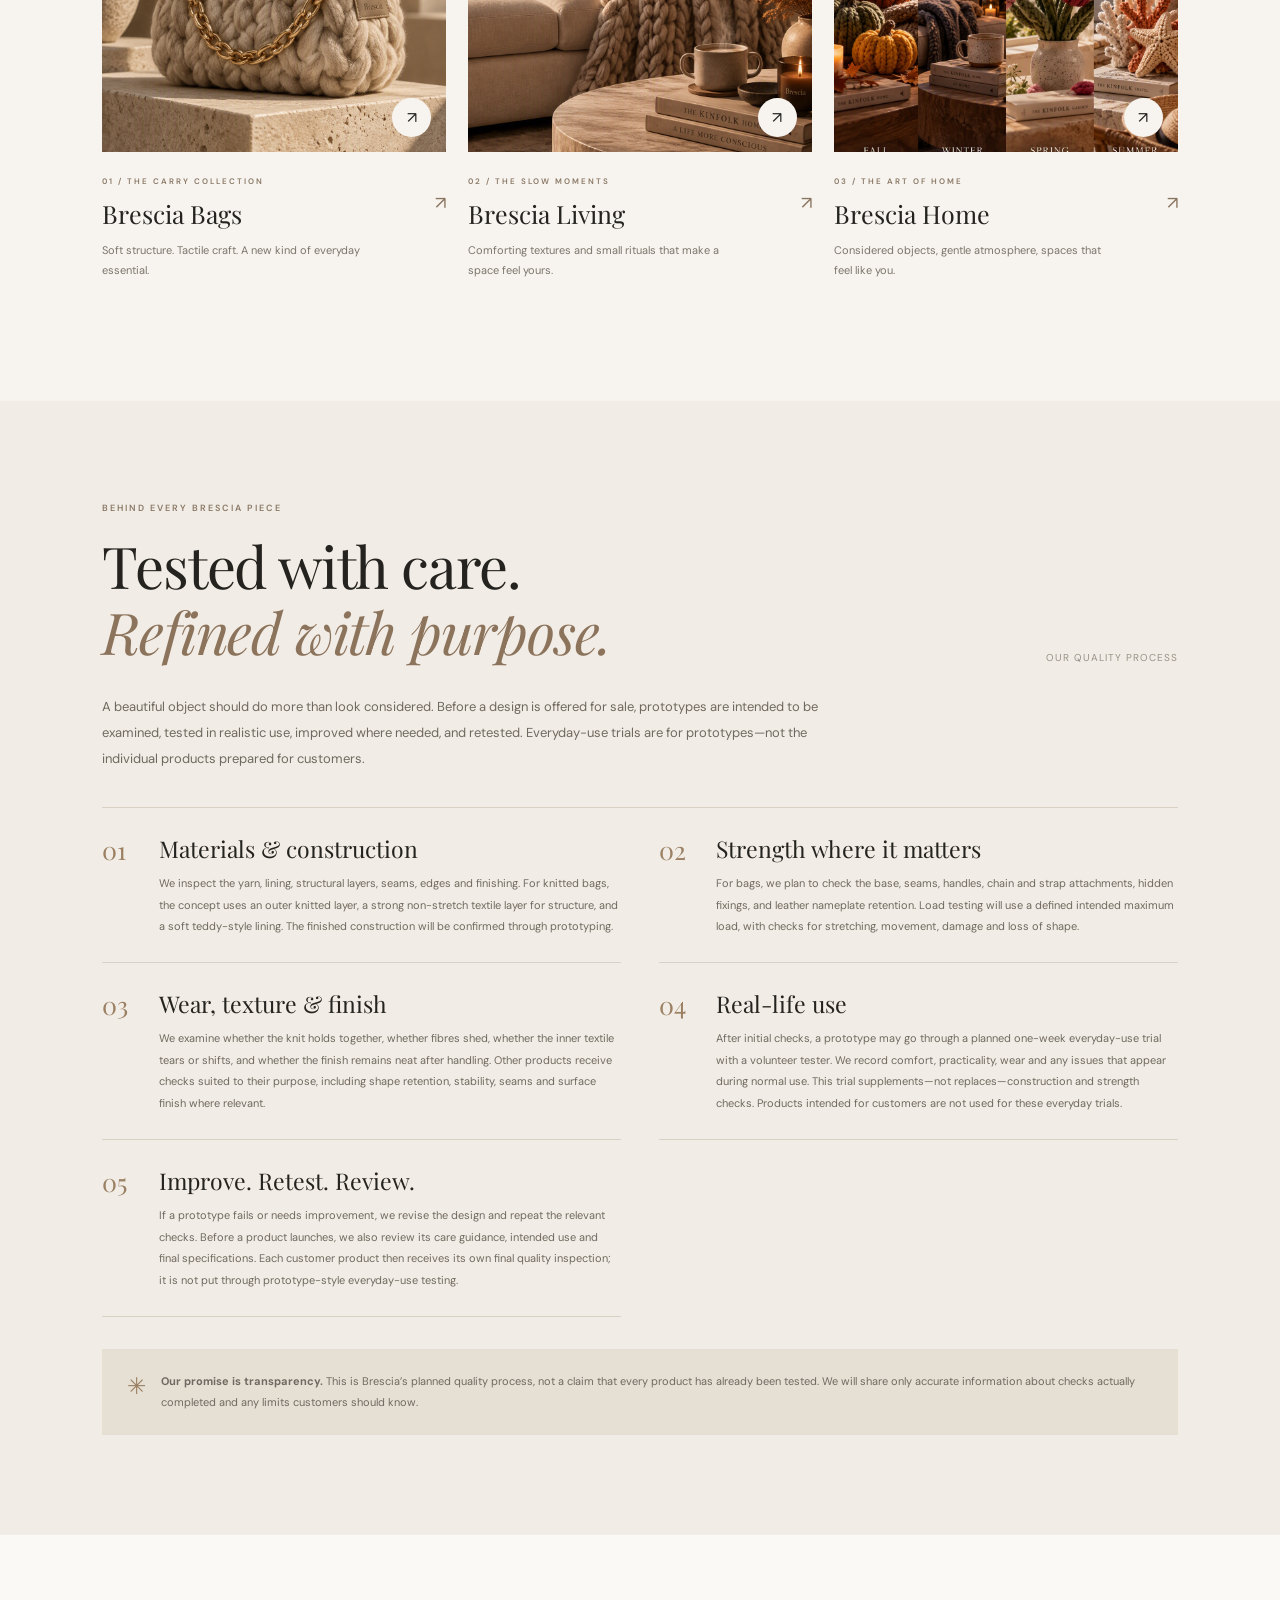
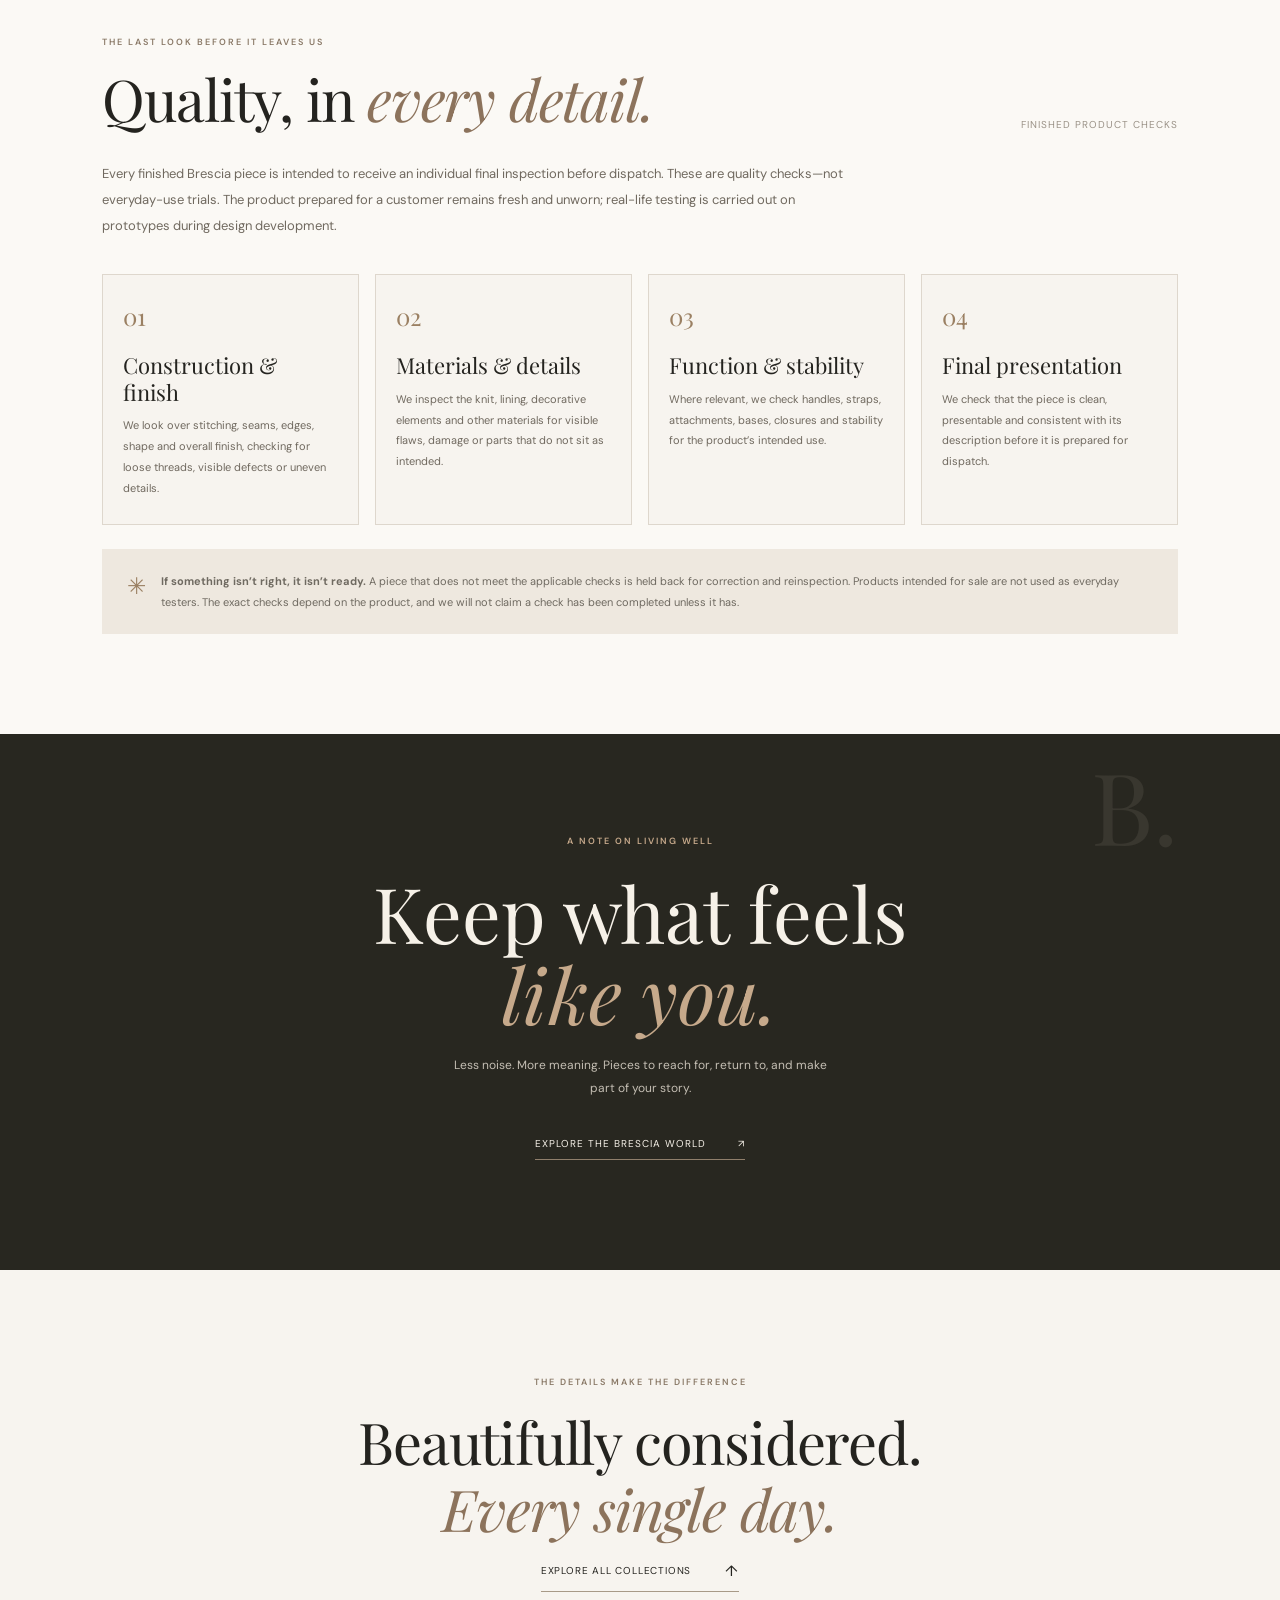
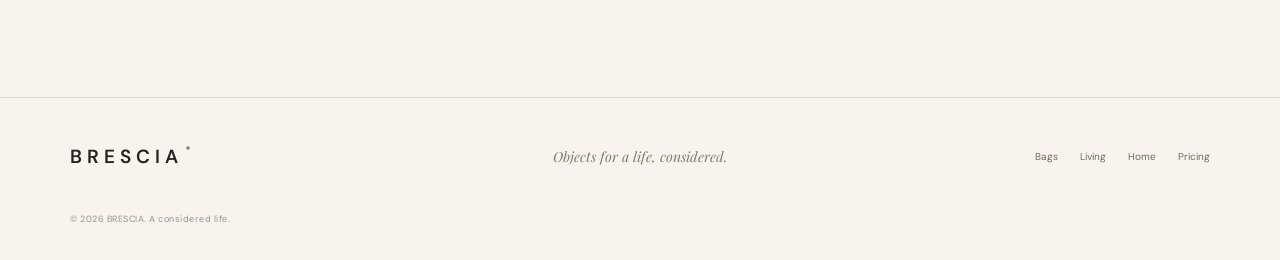
==== commit f0a507d6: "Clarify prototype testing versus fresh customer products" ====
--- a/index.html
+++ b/index.html
@@ -19,27 +19,27 @@
 </div></section>
 <section class="testing-section section-pad" id="testing">
 <div class="section-heading"><div><p class="eyebrow">BEHIND EVERY BRESCIA PIECE</p><h2>Tested with care.<br><em>Refined with purpose.</em></h2></div><span class="muted">OUR QUALITY PROCESS</span></div>
-<p class="testing-intro">A beautiful object should do more than look considered. Before a design is offered for sale, our intended process is to make a prototype, examine its construction, test it in realistic use, improve anything that falls short, and test it again. We will only describe checks as completed once they have actually been carried out.</p>
+<p class="testing-intro">A beautiful object should do more than look considered. Before a design is offered for sale, prototypes are intended to be examined, tested in realistic use, improved where needed, and retested. Everyday-use trials are for prototypes—not the individual products prepared for customers.</p>
 <div class="testing-steps">
 <article class="testing-step"><span class="testing-number">01</span><div><h3>Materials & construction</h3><p>We inspect the yarn, lining, structural layers, seams, edges and finishing. For knitted bags, the concept uses an outer knitted layer, a strong non-stretch textile layer for structure, and a soft teddy-style lining. The finished construction will be confirmed through prototyping.</p></div></article>
 <article class="testing-step"><span class="testing-number">02</span><div><h3>Strength where it matters</h3><p>For bags, we plan to check the base, seams, handles, chain and strap attachments, hidden fixings, and leather nameplate retention. Load testing will use a defined intended maximum load, with checks for stretching, movement, damage and loss of shape.</p></div></article>
 <article class="testing-step"><span class="testing-number">03</span><div><h3>Wear, texture & finish</h3><p>We examine whether the knit holds together, whether fibres shed, whether the inner textile tears or shifts, and whether the finish remains neat after handling. Other products receive checks suited to their purpose, including shape retention, stability, seams and surface finish where relevant.</p></div></article>
-<article class="testing-step"><span class="testing-number">04</span><div><h3>Real-life use</h3><p>After initial checks, a prototype may go through a planned one-week everyday-use trial with a volunteer tester. We record comfort, practicality, wear and any issues that appear during normal use. This trial supplements—not replaces—construction and strength checks.</p></div></article>
-<article class="testing-step"><span class="testing-number">05</span><div><h3>Improve. Retest. Review.</h3><p>If something fails or needs improvement, we revise the design and repeat the relevant checks. Before a product launches, we also review its care guidance, intended use and final specifications. Products are not described as tested or approved until the applicable checks are complete.</p></div></article>
+<article class="testing-step"><span class="testing-number">04</span><div><h3>Real-life use</h3><p>After initial checks, a prototype may go through a planned one-week everyday-use trial with a volunteer tester. We record comfort, practicality, wear and any issues that appear during normal use. This trial supplements—not replaces—construction and strength checks. Products intended for customers are not used for these everyday trials.</p></div></article>
+<article class="testing-step"><span class="testing-number">05</span><div><h3>Improve. Retest. Review.</h3><p>If a prototype fails or needs improvement, we revise the design and repeat the relevant checks. Before a product launches, we also review its care guidance, intended use and final specifications. Each customer product then receives its own final quality inspection; it is not put through prototype-style everyday-use testing.</p></div></article>
 </div>
 <div class="testing-note"><span class="tiny-star">✳</span><p><strong>Our promise is transparency.</strong> This is Brescia’s planned quality process, not a claim that every product has already been tested. We will share only accurate information about checks actually completed and any limits customers should know.</p></div>
 </section>
 
 <section class="finished-quality section-pad" id="finished-quality">
 <div class="section-heading"><div><p class="eyebrow">THE LAST LOOK BEFORE IT LEAVES US</p><h2>Quality, in <em>every detail.</em></h2></div><span class="muted">FINISHED PRODUCT CHECKS</span></div>
-<p class="finished-quality-intro">Every finished Brescia piece is intended to receive an individual final inspection before dispatch. We check the details that matter for that product, so avoidable defects can be caught before it reaches its new home.</p>
+<p class="finished-quality-intro">Every finished Brescia piece is intended to receive an individual final inspection before dispatch. These are quality checks—not everyday-use trials. The product prepared for a customer remains fresh and unworn; real-life testing is carried out on prototypes during design development.</p>
 <div class="finished-quality-grid">
 <article class="finished-quality-card"><span>01</span><h3>Construction & finish</h3><p>We look over stitching, seams, edges, shape and overall finish, checking for loose threads, visible defects or uneven details.</p></article>
 <article class="finished-quality-card"><span>02</span><h3>Materials & details</h3><p>We inspect the knit, lining, decorative elements and other materials for visible flaws, damage or parts that do not sit as intended.</p></article>
 <article class="finished-quality-card"><span>03</span><h3>Function & stability</h3><p>Where relevant, we check handles, straps, attachments, bases, closures and stability for the product’s intended use.</p></article>
 <article class="finished-quality-card"><span>04</span><h3>Final presentation</h3><p>We check that the piece is clean, presentable and consistent with its description before it is prepared for dispatch.</p></article>
 </div>
-<div class="finished-quality-note"><span class="tiny-star">✳</span><p><strong>If something isn’t right, it isn’t ready.</strong> A piece that does not meet the applicable checks is held back for correction and reinspection. The exact checks depend on the product, and we will not claim a check has been completed unless it has.</p></div>
+<div class="finished-quality-note"><span class="tiny-star">✳</span><p><strong>If something isn’t right, it isn’t ready.</strong> A piece that does not meet the applicable checks is held back for correction and reinspection. Products intended for sale are not used as everyday testers. The exact checks depend on the product, and we will not claim a check has been completed unless it has.</p></div>
 </section>
 <section class="manifesto"><div class="manifesto-mark">B.</div><p class="eyebrow">A NOTE ON LIVING WELL</p><h2>Keep what feels<br><em>like you.</em></h2><p>Less noise. More meaning. Pieces to reach for, return to, and make part of your story.</p><a class="light-link" href="bags.html">Explore the Brescia world <span>↗</span></a></section>
 <section class="closing section-pad"><p class="eyebrow">THE DETAILS MAKE THE DIFFERENCE</p><h2>Beautifully considered.<br><em>Every single day.</em></h2><a class="text-link" href="#collections">Explore all collections <span>↑</span></a></section>
--- a/style.css
+++ b/style.css
@@ -58,3 +58,18 @@
 .testing-note .tiny-star{flex-shrink:0}
 .testing-note p{font-size:11px;line-height:1.9;color:#6f6a61;margin:0}
 @media(max-width:620px){.testing-steps{grid-template-columns:1fr}.testing-step{padding:22px 0}.testing-step h3{font-size:22px}.testing-note{padding:18px}}
+
+
+/* Homepage: individual final inspection for finished products */
+.finished-quality{background:#fbf9f5}
+.finished-quality-intro{max-width:760px;font-size:13px;line-height:2;color:#70695f;margin:-12px 0 35px}
+.finished-quality-grid{display:grid;grid-template-columns:repeat(4,minmax(0,1fr));gap:16px}
+.finished-quality-card{padding:25px 20px;border:1px solid #ded7cd;background:#f7f4ef;min-height:215px}
+.finished-quality-card>span{font-family:var(--serif);font-size:24px;color:#9b8063}
+.finished-quality-card h3{font-family:var(--serif);font-size:22px;font-weight:400;line-height:1.2;margin:20px 0 10px}
+.finished-quality-card p{font-size:11px;line-height:1.9;color:#70695f;margin:0}
+.finished-quality-note{display:flex;gap:15px;align-items:flex-start;background:#eee8df;padding:22px 25px;margin-top:24px}
+.finished-quality-note .tiny-star{flex-shrink:0}
+.finished-quality-note p{font-size:11px;line-height:1.9;color:#6f6a61;margin:0}
+@media(max-width:900px){.finished-quality-grid{grid-template-columns:repeat(2,minmax(0,1fr))}}
+@media(max-width:520px){.finished-quality-grid{grid-template-columns:1fr}.finished-quality-card{min-height:0;padding:22px}.finished-quality-card h3{margin-top:13px}.finished-quality-note{padding:18px}}
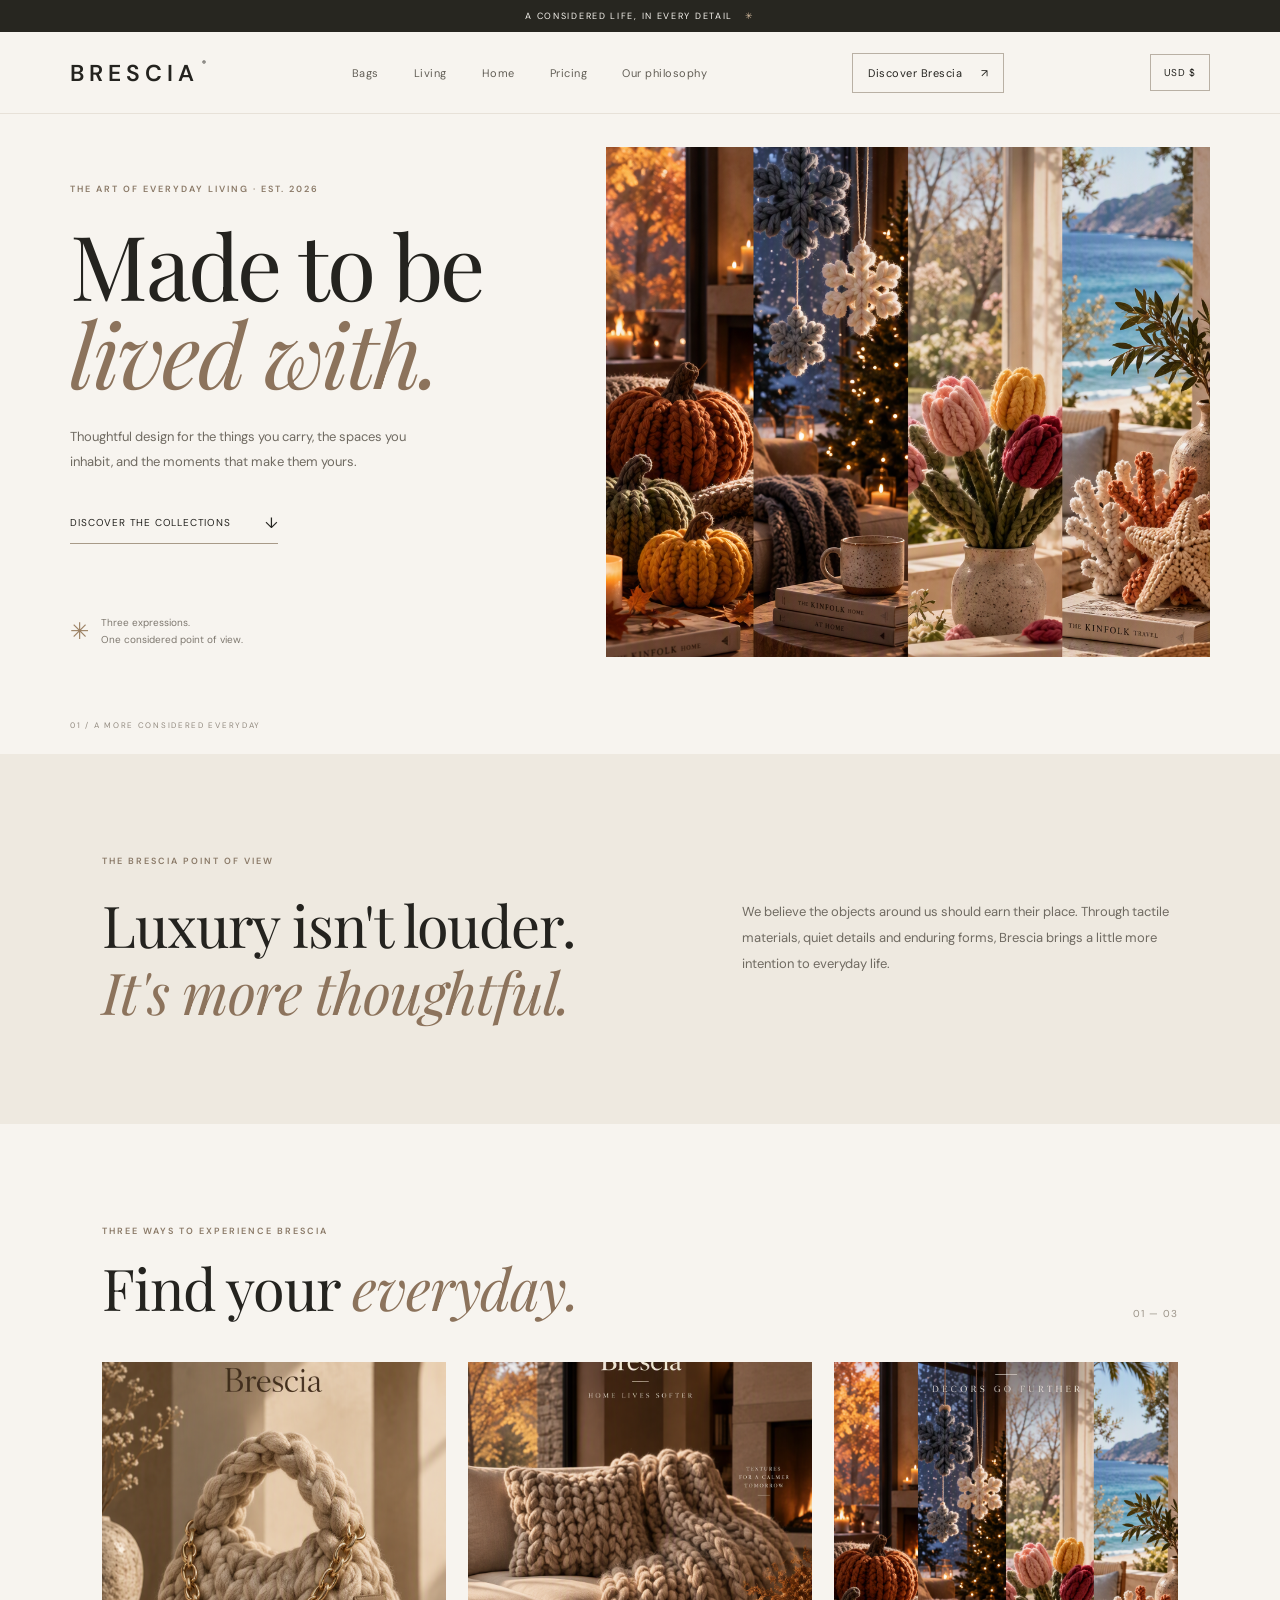
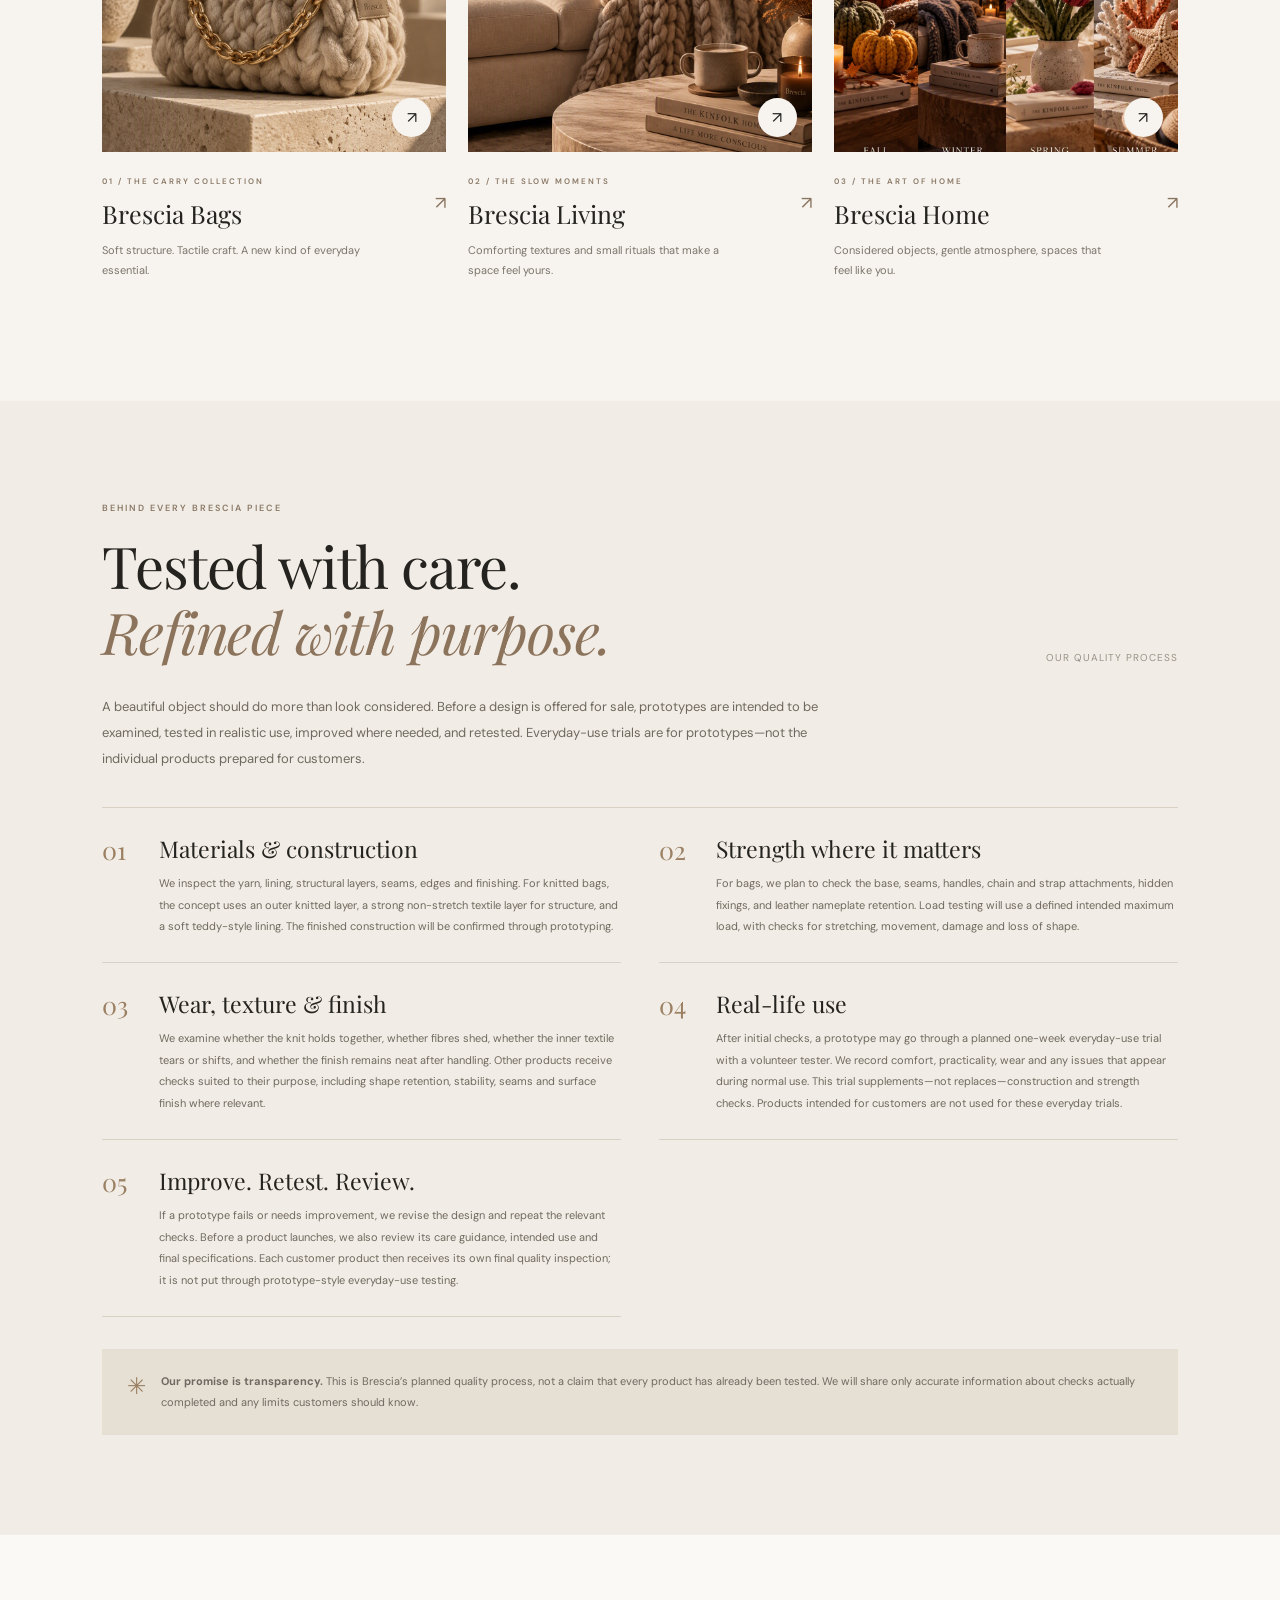
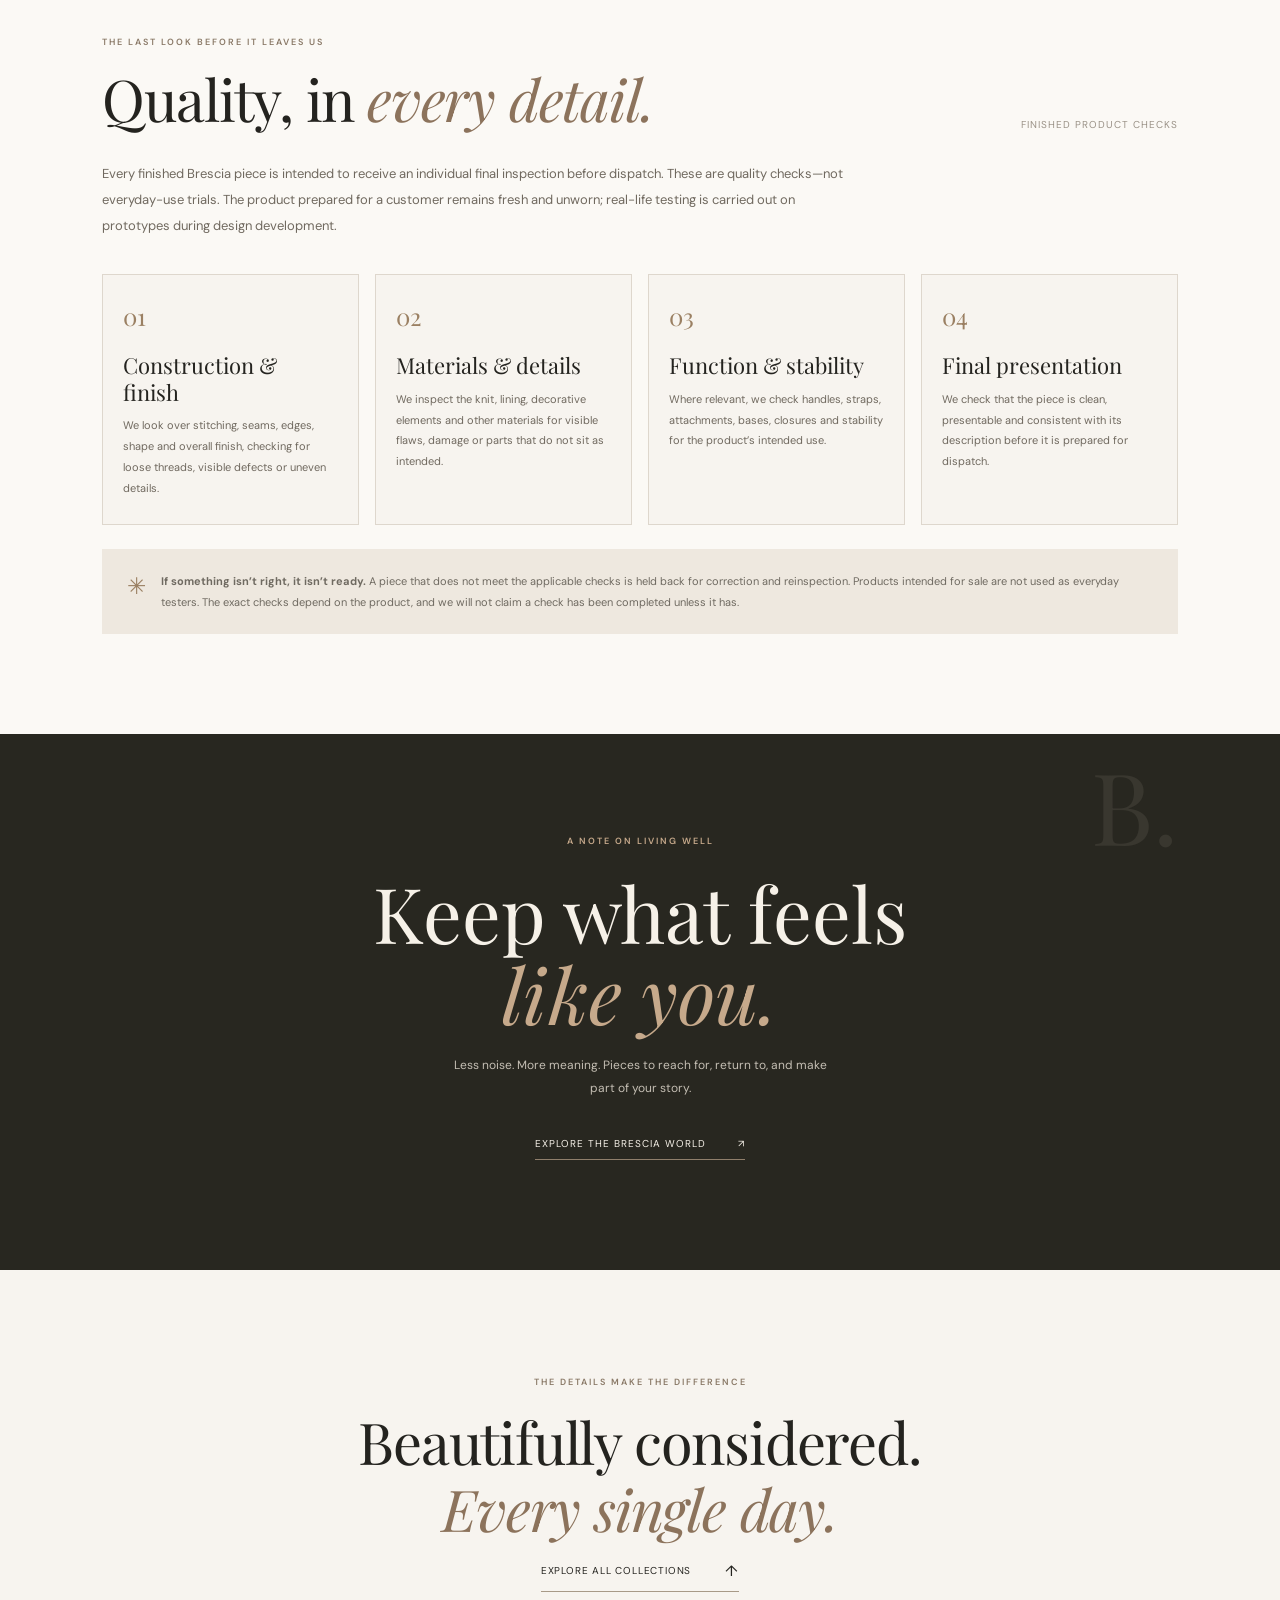
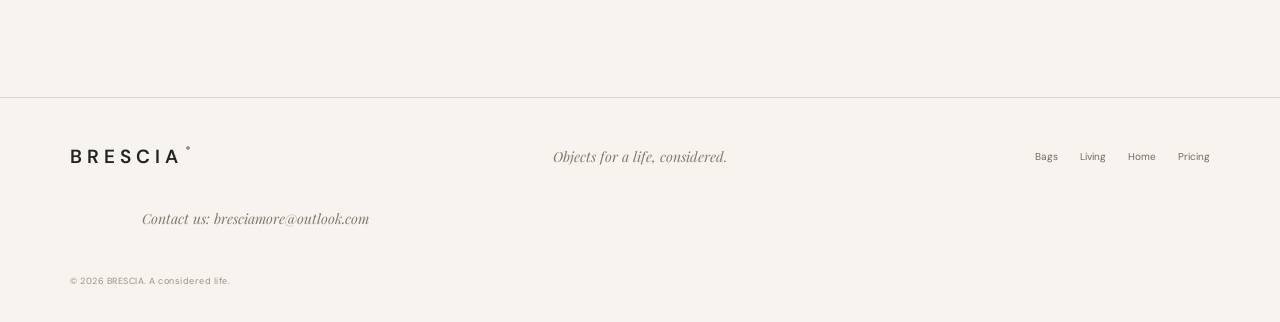
==== commit 529b002e: "Add Brescia contact email to footer" ====
--- a/index.html
+++ b/index.html
@@ -44,5 +44,5 @@
 <section class="manifesto"><div class="manifesto-mark">B.</div><p class="eyebrow">A NOTE ON LIVING WELL</p><h2>Keep what feels<br><em>like you.</em></h2><p>Less noise. More meaning. Pieces to reach for, return to, and make part of your story.</p><a class="light-link" href="bags.html">Explore the Brescia world <span>↗</span></a></section>
 <section class="closing section-pad"><p class="eyebrow">THE DETAILS MAKE THE DIFFERENCE</p><h2>Beautifully considered.<br><em>Every single day.</em></h2><a class="text-link" href="#collections">Explore all collections <span>↑</span></a></section>
 </main>
-<footer class="footer"><a class="wordmark" href="index.html">BRESCIA<span>®</span></a><p>Objects for a life, considered.</p><div class="footer-links"><a href="bags.html">Bags</a><a href="living.html">Living</a><a href="home.html">Home</a><a href="pricing.html">Pricing</a></div><small>© 2026 BRESCIA. A considered life.</small></footer><script src="script.js"></script>
+<footer class="footer"><a class="wordmark" href="index.html">BRESCIA<span>®</span></a><p>Objects for a life, considered.</p><div class="footer-links"><a href="bags.html">Bags</a><a href="living.html">Living</a><a href="home.html">Home</a><a href="pricing.html">Pricing</a></div><p class="footer-contact">Contact us: <a href="mailto:bresciamore@outlook.com">bresciamore@outlook.com</a></p><small>© 2026 BRESCIA. A considered life.</small></footer><script src="script.js"></script>
 </body></html>
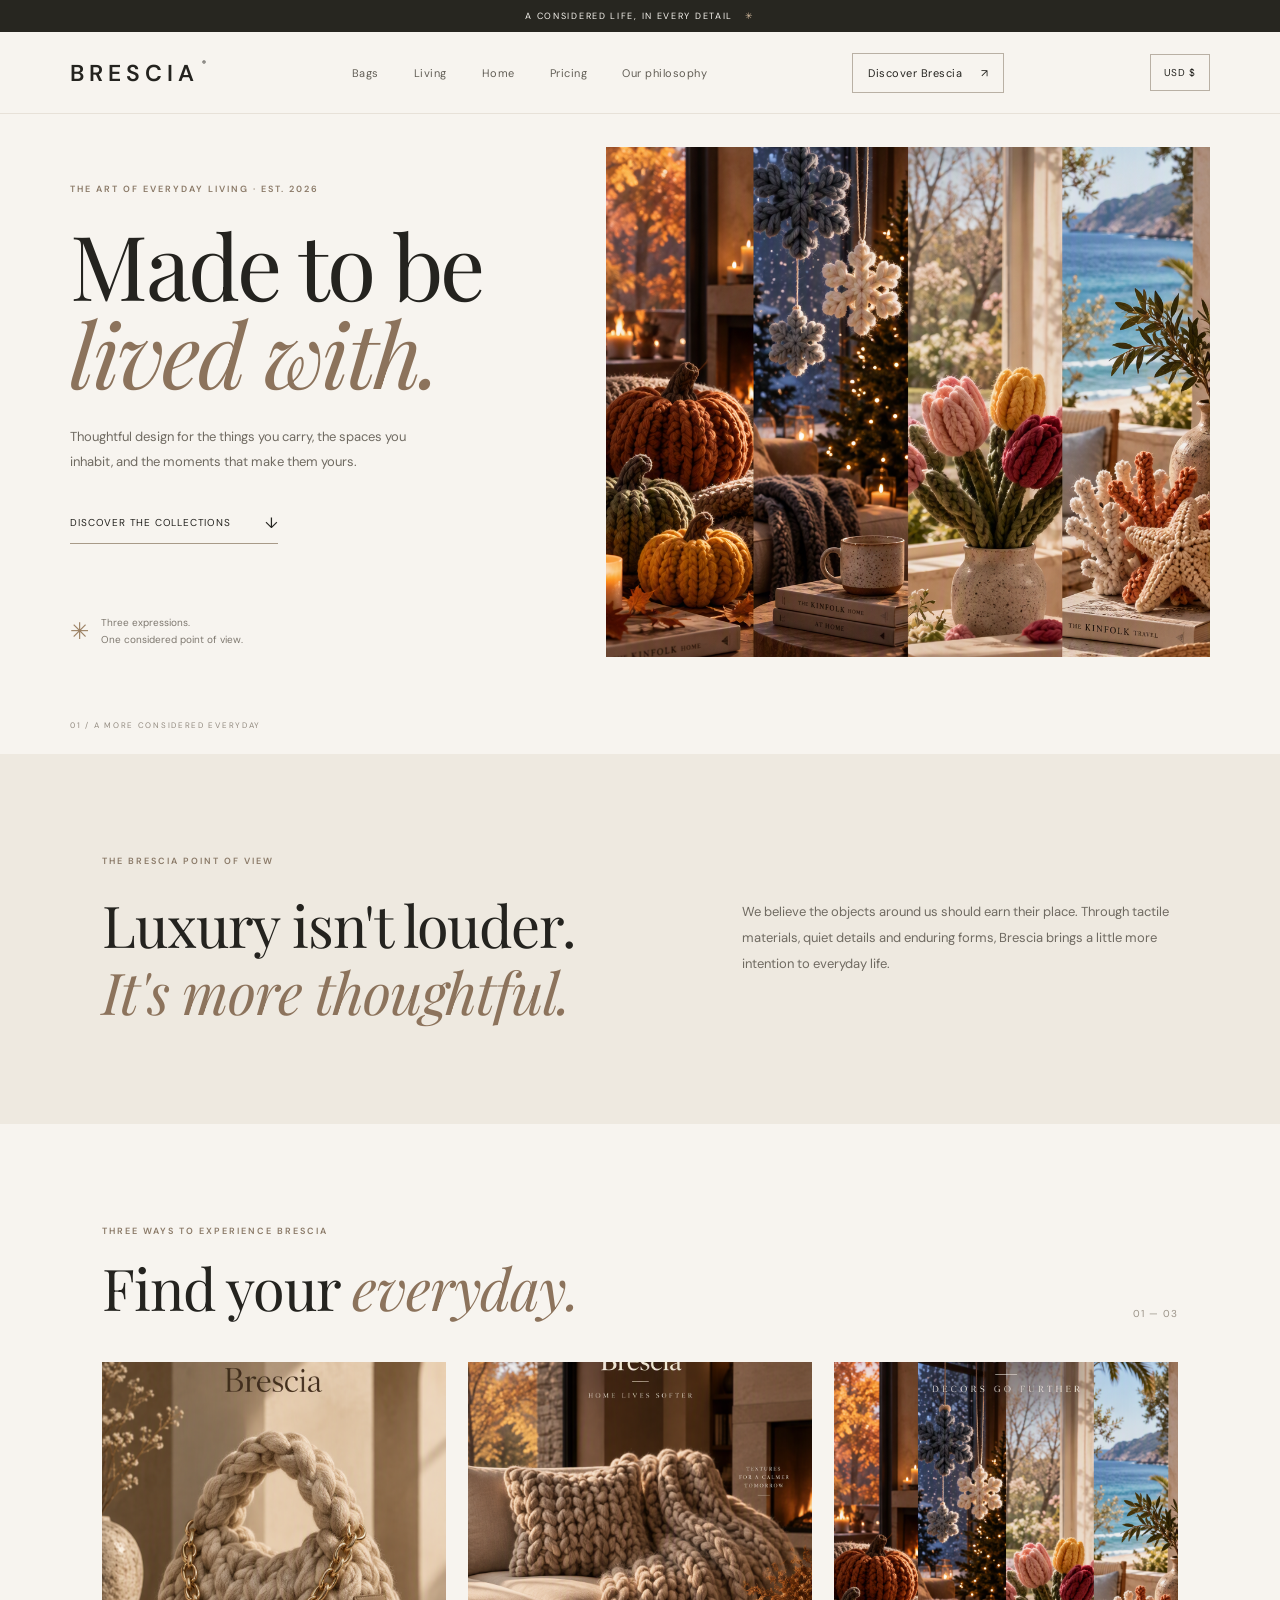
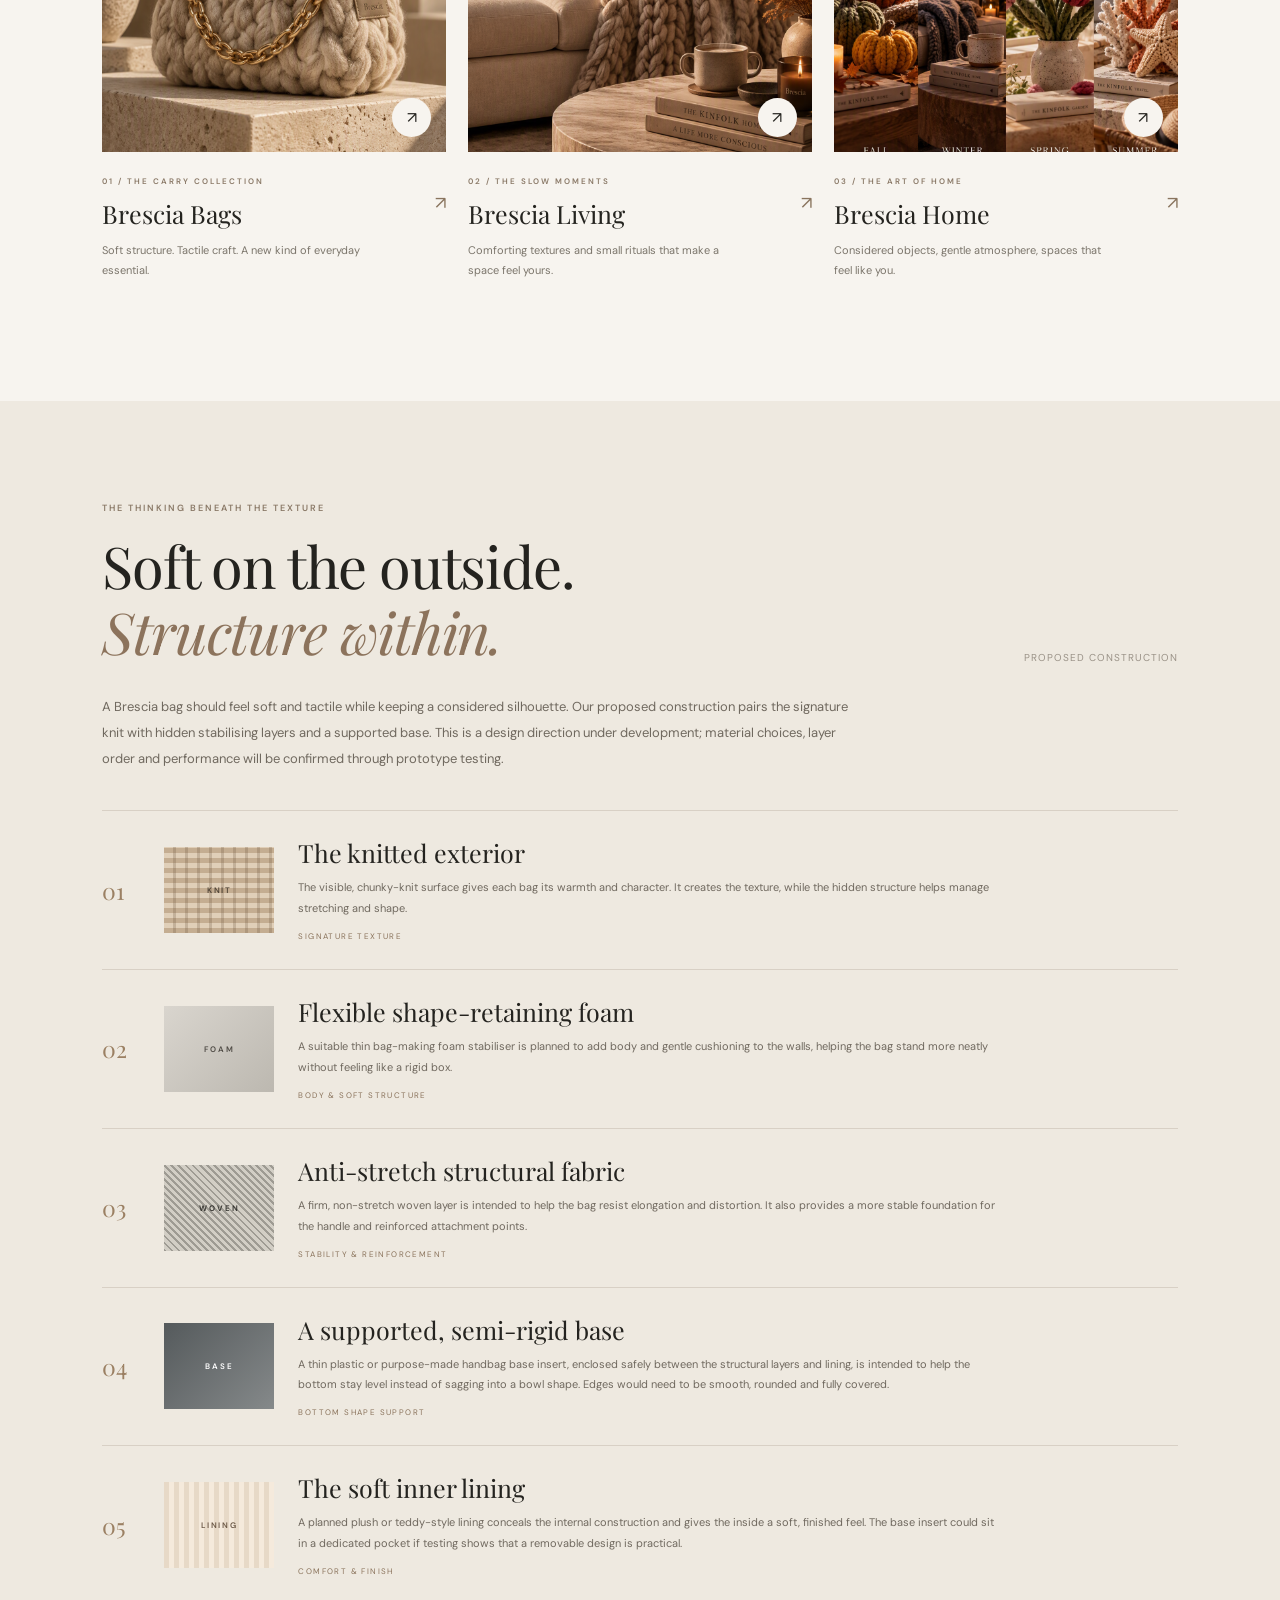
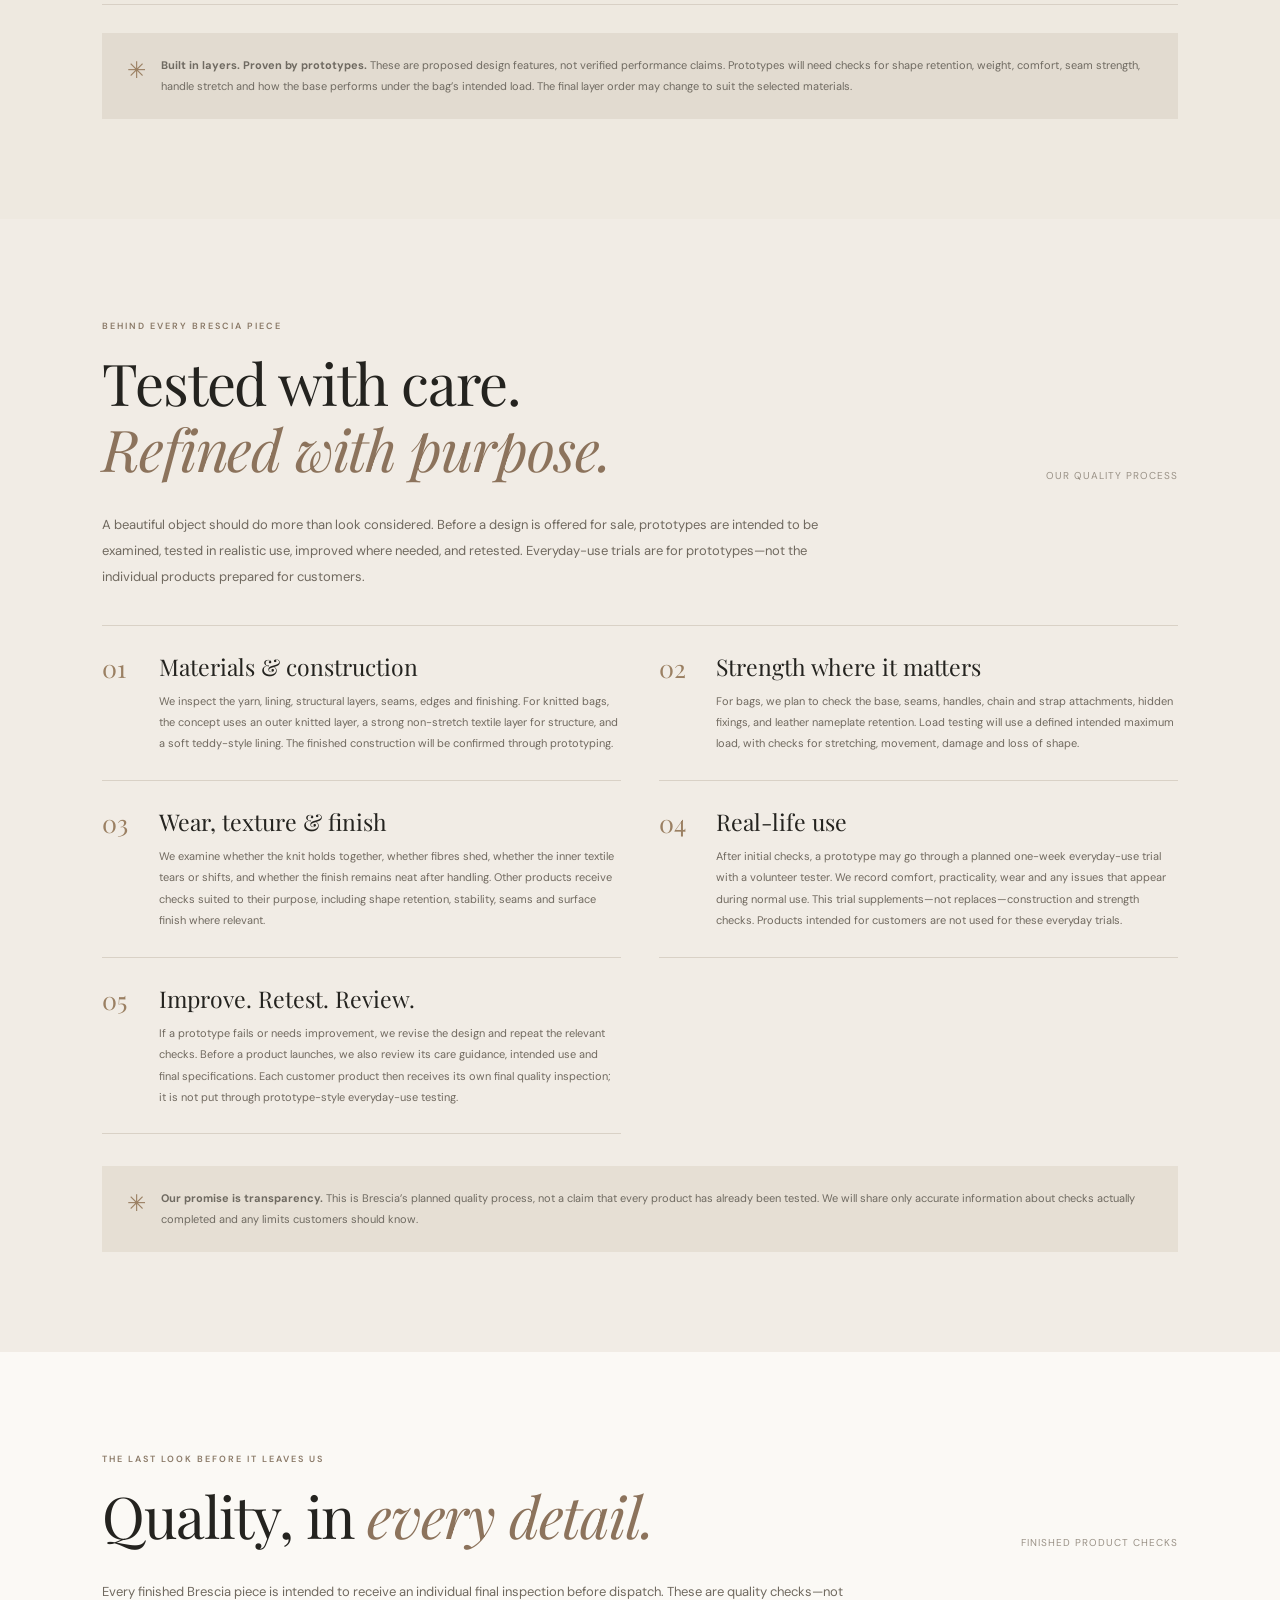
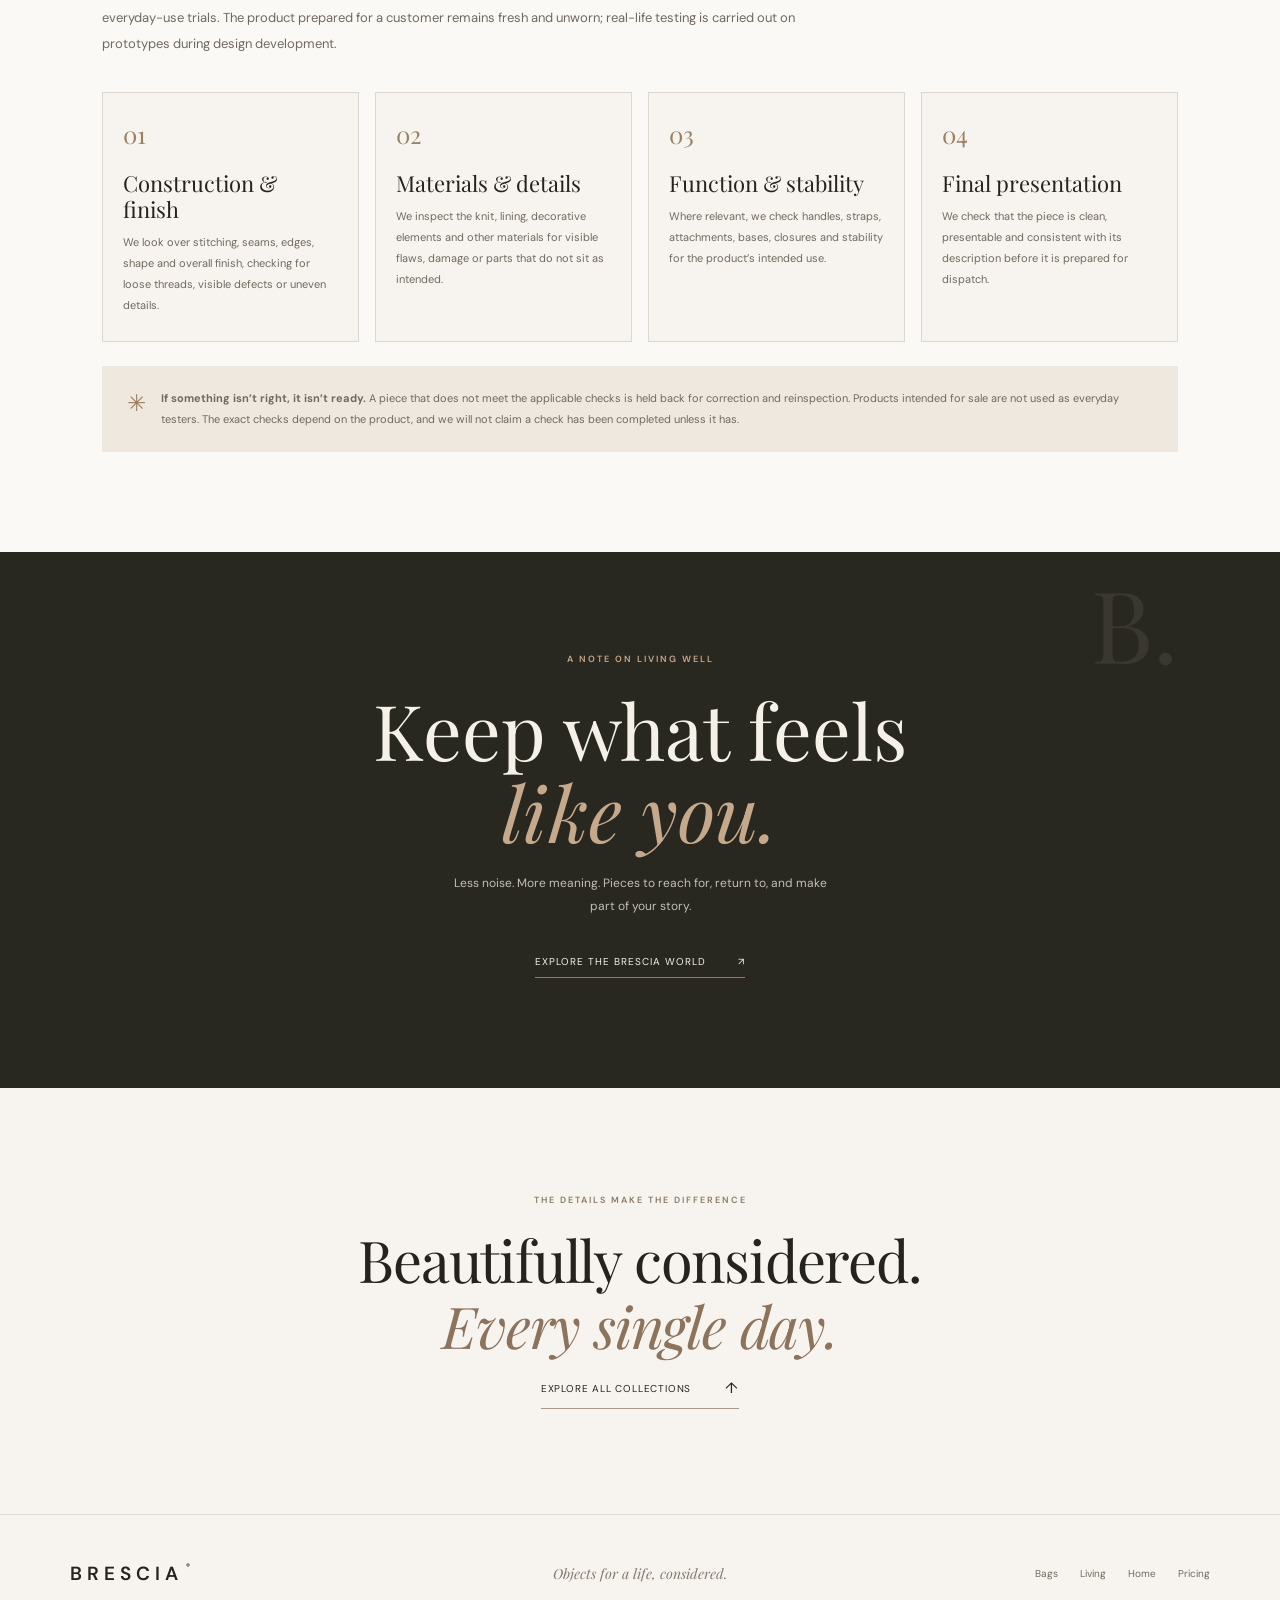
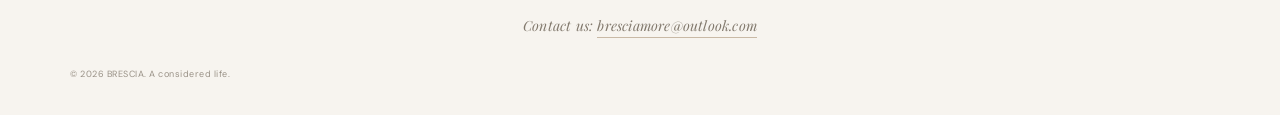
==== commit 8af43a23: "Add layered bag construction section to homepage" ====
--- a/index.html
+++ b/index.html
@@ -17,6 +17,18 @@
 <a class="collection-card" href="living.html"><div class="collection-image"><img src="Designer%20(1).png" alt="Brescia Living collection"><span class="round-arrow">↗</span></div><div class="card-meta"><div><p class="eyebrow">02 / THE SLOW MOMENTS</p><h3>Brescia Living</h3></div><span class="card-arrow">↗</span></div><p class="card-description">Comforting textures and small rituals that make a space feel yours.</p></a>
 <a class="collection-card" href="home.html"><div class="collection-image"><img src="Designer.png" alt="Brescia Home collection"><span class="round-arrow">↗</span></div><div class="card-meta"><div><p class="eyebrow">03 / THE ART OF HOME</p><h3>Brescia Home</h3></div><span class="card-arrow">↗</span></div><p class="card-description">Considered objects, gentle atmosphere, spaces that feel like you.</p></a>
 </div></section>
+<section class="construction-section section-pad" id="bag-construction">
+<div class="section-heading"><div><p class="eyebrow">THE THINKING BENEATH THE TEXTURE</p><h2>Soft on the outside.<br><em>Structure within.</em></h2></div><span class="muted">PROPOSED CONSTRUCTION</span></div>
+<p class="construction-intro">A Brescia bag should feel soft and tactile while keeping a considered silhouette. Our proposed construction pairs the signature knit with hidden stabilising layers and a supported base. This is a design direction under development; material choices, layer order and performance will be confirmed through prototype testing.</p>
+<div class="construction-stack">
+<article class="construction-layer"><span class="construction-index">01</span><div class="construction-swatch knit-swatch"><span>KNIT</span></div><div class="construction-copy"><h3>The knitted exterior</h3><p>The visible, chunky-knit surface gives each bag its warmth and character. It creates the texture, while the hidden structure helps manage stretching and shape.</p><span class="construction-role">SIGNATURE TEXTURE</span></div></article>
+<article class="construction-layer"><span class="construction-index">02</span><div class="construction-swatch foam-swatch"><span>FOAM</span></div><div class="construction-copy"><h3>Flexible shape-retaining foam</h3><p>A suitable thin bag-making foam stabiliser is planned to add body and gentle cushioning to the walls, helping the bag stand more neatly without feeling like a rigid box.</p><span class="construction-role">BODY & SOFT STRUCTURE</span></div></article>
+<article class="construction-layer"><span class="construction-index">03</span><div class="construction-swatch fabric-swatch"><span>WOVEN</span></div><div class="construction-copy"><h3>Anti-stretch structural fabric</h3><p>A firm, non-stretch woven layer is intended to help the bag resist elongation and distortion. It also provides a more stable foundation for the handle and reinforced attachment points.</p><span class="construction-role">STABILITY & REINFORCEMENT</span></div></article>
+<article class="construction-layer"><span class="construction-index">04</span><div class="construction-swatch base-swatch"><span>BASE</span></div><div class="construction-copy"><h3>A supported, semi-rigid base</h3><p>A thin plastic or purpose-made handbag base insert, enclosed safely between the structural layers and lining, is intended to help the bottom stay level instead of sagging into a bowl shape. Edges would need to be smooth, rounded and fully covered.</p><span class="construction-role">BOTTOM SHAPE SUPPORT</span></div></article>
+<article class="construction-layer"><span class="construction-index">05</span><div class="construction-swatch lining-swatch"><span>LINING</span></div><div class="construction-copy"><h3>The soft inner lining</h3><p>A planned plush or teddy-style lining conceals the internal construction and gives the inside a soft, finished feel. The base insert could sit in a dedicated pocket if testing shows that a removable design is practical.</p><span class="construction-role">COMFORT & FINISH</span></div></article>
+</div>
+<div class="construction-note"><span class="tiny-star">✳</span><p><strong>Built in layers. Proven by prototypes.</strong> These are proposed design features, not verified performance claims. Prototypes will need checks for shape retention, weight, comfort, seam strength, handle stretch and how the base performs under the bag’s intended load. The final layer order may change to suit the selected materials.</p></div>
+</section>
 <section class="testing-section section-pad" id="testing">
 <div class="section-heading"><div><p class="eyebrow">BEHIND EVERY BRESCIA PIECE</p><h2>Tested with care.<br><em>Refined with purpose.</em></h2></div><span class="muted">OUR QUALITY PROCESS</span></div>
 <p class="testing-intro">A beautiful object should do more than look considered. Before a design is offered for sale, prototypes are intended to be examined, tested in realistic use, improved where needed, and retested. Everyday-use trials are for prototypes—not the individual products prepared for customers.</p>
--- a/style.css
+++ b/style.css
@@ -1,5 +1,28 @@
 @import url('https://fonts.googleapis.com/css2?family=DM+Sans:wght@400;500;600;700&family=Playfair+Display:ital,wght@0,400;0,500;1,400;1,500&display=swap');
-:root{--paper:#f7f4ef;--ink:#24231f;--muted:#77736b;--line:#ded9d0;--accent:#8b6f52;--serif:'Playfair Display',Georgia,serif;--sans:'DM Sans',Arial,sans-serif}*{box-sizing:border-box}html{scroll-behavior:smooth;scroll-padding-top:95px}body{margin:0;background:var(--paper);color:var(--ink);font-family:var(--sans);-webkit-font-smoothing:antialiased}a{color:inherit;text-decoration:none}img{display:block;width:100%;height:100%;object-fit:cover}.announcement{height:32px;background:#272620;color:#f8f5ef;display:flex;justify-content:center;align-items:center;gap:12px;font-size:9px;letter-spacing:1.7px;text-transform:uppercase}.announcement span{color:#d7bda0}.site-header{height:82px;padding:0 5.5%;display:flex;align-items:center;justify-content:space-between;border-bottom:1px solid #e7e1d8;background:rgba(247,244,239,.96);position:sticky;top:0;z-index:10;backdrop-filter:blur(16px)}.wordmark{font-size:23px;letter-spacing:5px;font-weight:600;white-space:nowrap}.wordmark span{font-size:8px;letter-spacing:0;vertical-align:top;margin-left:3px}.nav{display:flex;align-items:center;gap:35px}.nav a,.header-cta{font-size:11px;letter-spacing:.5px;transition:opacity .2s}.nav a{color:#625e56}.nav a:hover,.nav a.active{color:#201f1b}.nav a.active{border-bottom:1px solid #8b6f52;padding-bottom:7px}.header-cta{border:1px solid #b9b0a4;padding:12px 15px}.header-cta span{margin-left:15px}.header-cta:hover{background:#272620;color:#fff}.menu-toggle{display:none;background:none;border:0;font-size:22px}.hero{position:relative;min-height:640px;display:grid;grid-template-columns:47% 53%;padding:0 5.5% 65px;align-items:center}.hero-copy{padding:65px 30px 35px 0;z-index:1}.eyebrow{font-size:9px;letter-spacing:2px;line-height:1.7;color:#8a7967;font-weight:600;margin:0 0 22px}.hero h1,.collection-hero h1{font-family:var(--serif);font-size:clamp(58px,7vw,100px);line-height:.99;letter-spacing:-2.7px;font-weight:400;margin:0 0 27px}.hero h1 em,.collection-hero h1 em,h2 em{font-weight:400;color:#8c735c}.lead{font-size:13px;line-height:1.95;color:#6f6a61;max-width:365px}.text-link{display:inline-flex;align-items:center;gap:34px;margin-top:25px;padding-bottom:10px;border-bottom:1px solid #a89a88;font-size:10px;letter-spacing:.8px;text-transform:uppercase}.text-link span{font-size:15px;transition:transform .2s}.text-link:hover span{transform:translate(4px,-2px)}.hero-image{height:510px;position:relative;overflow:hidden}.hero-image img{transition:transform .8s}.hero-image:hover img,.collection-image:hover img{transform:scale(1.025)}.hero-note{display:flex;align-items:center;gap:12px;margin-top:68px;color:#7e786f;font-size:10px;line-height:1.7}.tiny-star{font-size:23px;color:#9b8063}.hero-index{position:absolute;bottom:24px;left:5.5%;font-size:8px;letter-spacing:1.7px;color:#938b80}.section-pad{padding:100px 8%}.intro{background:#eee9e0}.intro-grid,.editorial-grid{display:grid;grid-template-columns:1.1fr .9fr;gap:10%;align-items:start}.intro h2,.section-heading h2,.editorial h2,.detail-band h2,.next-collection h2,.closing h2{font-family:var(--serif);font-weight:400;font-size:clamp(36px,4.5vw,62px);line-height:1.15;letter-spacing:-1.2px;margin:0}.intro-grid>p,.editorial-grid>div p{font-size:13px;line-height:2;color:#6f6a61;max-width:450px;margin:8px 0 16px}.collections{padding-top:100px;padding-bottom:110px}.section-heading{display:flex;justify-content:space-between;align-items:end;margin-bottom:42px}.section-heading .eyebrow{margin-bottom:15px}.muted{color:#9a9287;font-size:10px;letter-spacing:1px}.collection-grid{display:grid;grid-template-columns:repeat(3,minmax(0,1fr));gap:22px}.collection-image{height:390px;position:relative;overflow:hidden;background:#e8e2d9}.collection-image img{transition:transform .7s}.round-arrow{position:absolute;bottom:15px;right:15px;width:39px;height:39px;border-radius:50%;background:var(--paper);display:grid;place-items:center;font-size:16px}.card-meta{display:flex;justify-content:space-between;align-items:center;margin-top:23px}.card-meta .eyebrow{font-size:8px;margin-bottom:8px}.card-meta h3{font-family:var(--serif);font-size:25px;font-weight:400;margin:0}.card-arrow{font-size:18px;color:#89745e;transition:transform .2s}.collection-card:hover .card-arrow{transform:translate(3px,-3px)}.card-description{font-size:11px;color:#7b756b;line-height:1.8;max-width:280px;margin-top:11px}.manifesto{background:#282720;color:#f6f1e8;text-align:center;padding:100px 20px 110px;position:relative;overflow:hidden}.manifesto-mark{font-family:var(--serif);font-size:100px;color:#39372f;position:absolute;right:8%;top:4px}.manifesto .eyebrow{color:#c6a98b;position:relative}.manifesto h2{font-family:var(--serif);font-size:clamp(48px,6vw,78px);line-height:1.06;font-weight:400;margin:0 0 20px;position:relative}.manifesto h2 em{color:#c6a98b}.manifesto>p:not(.eyebrow){font-size:12px;color:#c4beb3;line-height:1.9;max-width:400px;margin:0 auto}.light-link{display:inline-flex;gap:32px;border-bottom:1px solid #8f7e6b;padding:12px 0 9px;margin-top:25px;font-size:10px;letter-spacing:1px;text-transform:uppercase}.closing{text-align:center;padding-top:105px;padding-bottom:105px}.closing .eyebrow{margin-bottom:18px}.closing h2{font-size:clamp(36px,4.5vw,60px)}.closing .text-link{margin-top:20px}.footer{border-top:1px solid var(--line);padding:35px 5.5%;display:grid;grid-template-columns:1fr 1fr 1fr;gap:15px;align-items:center}.footer .wordmark{font-size:19px}.footer p{font-family:var(--serif);font-style:italic;font-size:14px;color:#82796d;text-align:center}.footer-links{display:flex;justify-content:flex-end;gap:22px;font-size:10px;color:#706a60}.footer small{grid-column:1/-1;color:#999186;font-size:9px;letter-spacing:.5px;margin-top:18px}.collection-hero{padding:65px 8% 85px;display:grid;grid-template-columns:.9fr 1.1fr;gap:8%;align-items:center;min-height:630px}.collection-hero-copy{padding:20px 0}.collection-hero h1{font-size:clamp(54px,6vw,83px)}.collection-hero .lead{max-width:390px}.collection-hero-image{height:530px;background:#e9e3da;overflow:hidden}.collection-hero-image img{transition:transform .8s}.collection-hero-image:hover img{transform:scale(1.02)}.hero-tags{display:flex;flex-wrap:wrap;gap:8px;margin-top:28px}.hero-tags span{font-size:8px;letter-spacing:1px;border:1px solid #d9d1c6;color:#81776a;padding:9px 10px}.editorial{background:#eee9e0}.editorial-grid{margin-top:4px}.editorial-grid>div p:first-child{margin-top:0}.detail-band{background:#282720;color:#f6f1e8;padding:80px 8%;display:grid;grid-template-columns:1fr 1fr;gap:10%;align-items:center}.detail-band .eyebrow{color:#c6a98b}.detail-band h2 em{color:#c6a98b}.detail-band ul{padding:0;margin:0;list-style:none}.detail-band li{padding:18px 0;border-bottom:1px solid #49463d;font-size:12px;color:#e1dbd1}.detail-band li span{display:inline-block;color:#b99b7b;font-size:9px;margin-right:22px}.next-collection{text-align:center;padding-top:85px;padding-bottom:100px}.next-collection .eyebrow{margin-bottom:15px}.next-collection h2{font-size:clamp(35px,4vw,53px)}.next-collection .text-link{margin-top:25px}.living-hero{background:#f1ece5}.home-collection-hero{background:#f7f4ef}
+:root{--paper:#f7f4ef;--ink:#24231f;--muted:#77736b;--line:#ded9d0;--accent:#8b6f52;--serif:'Playfair Display',Georgia,serif;--sans:'DM Sans',Arial,sans-serif}*{box-sizing:border-box}html{scroll-behavior:smooth;scroll-padding-top:95px}body{margin:0;background:var(--paper);color:var(--ink);font-family:var(--sans);-webkit-font-smoothing:antialiased}a{color:inherit;text-decoration:none}img{display:block;width:100%;height:100%;object-fit:cover}.announcement{height:32px;background:#272620;color:#f8f5ef;display:flex;justify-content:center;align-items:center;gap:12px;font-size:9px;letter-spacing:1.7px;text-transform:uppercase}.announcement span{color:#d7bda0}.site-header{height:82px;padding:0 5.5%;display:flex;align-items:center;justify-content:space-between;border-bottom:1px solid #e7e1d8;background:rgba(247,244,239,.96);position:sticky;top:0;z-index:10;backdrop-filter:blur(16px)}.wordmark{font-size:23px;letter-spacing:5px;font-weight:600;white-space:nowrap}.wordmark span{font-size:8px;letter-spacing:0;vertical-align:top;margin-left:3px}.nav{display:flex;align-items:center;gap:35px}.nav a,.header-cta{font-size:11px;letter-spacing:.5px;transition:opacity .2s}.nav a{color:#625e56}.nav a:hover,.nav a.active{color:#201f1b}.nav a.active{border-bottom:1px solid #8b6f52;padding-bottom:7px}.header-cta{border:1px solid #b9b0a4;padding:12px 15px}.header-cta span{margin-left:15px}.header-cta:hover{background:#272620;color:#fff}.menu-toggle{display:none;background:none;border:0;font-size:22px}.hero{position:relative;min-height:640px;display:grid;grid-template-columns:47% 53%;padding:0 5.5% 65px;align-items:center}.hero-copy{padding:65px 30px 35px 0;z-index:1}.eyebrow{font-size:9px;letter-spacing:2px;line-height:1.7;color:#8a7967;font-weight:600;margin:0 0 22px}.hero h1,.collection-hero h1{font-family:var(--serif);font-size:clamp(58px,7vw,100px);line-height:.99;letter-spacing:-2.7px;font-weight:400;margin:0 0 27px}.hero h1 em,.collection-hero h1 em,h2 em{font-weight:400;color:#8c735c}.lead{font-size:13px;line-height:1.95;color:#6f6a61;max-width:365px}.text-link{display:inline-flex;align-items:center;gap:34px;margin-top:25px;padding-bottom:10px;border-bottom:1px solid #a89a88;font-size:10px;letter-spacing:.8px;text-transform:uppercase}.text-link span{font-size:15px;transition:transform .2s}.text-link:hover span{transform:translate(4px,-2px)}.hero-image{height:510px;position:relative;overflow:hidden}.hero-image img{transition:transform .8s}.hero-image:hover img,.collection-image:hover img{transform:scale(1.025)}.hero-note{display:flex;align-items:center;gap:12px;margin-top:68px;color:#7e786f;font-size:10px;line-height:1.7}.tiny-star{font-size:23px;color:#9b8063}.hero-index{position:absolute;bottom:24px;left:5.5%;font-size:8px;letter-spacing:1.7px;color:#938b80}.section-pad{padding:100px 8%}.intro{background:#eee9e0}.intro-grid,.editorial-grid{display:grid;grid-template-columns:1.1fr .9fr;gap:10%;align-items:start}.intro h2,.section-heading h2,.editorial h2,.detail-band h2,.next-collection h2,.closing h2{font-family:var(--serif);font-weight:400;font-size:clamp(36px,4.5vw,62px);line-height:1.15;letter-spacing:-1.2px;margin:0}.intro-grid>p,.editorial-grid>div p{font-size:13px;line-height:2;color:#6f6a61;max-width:450px;margin:8px 0 16px}.collections{padding-top:100px;padding-bottom:110px}.section-heading{display:flex;justify-content:space-between;align-items:end;margin-bottom:42px}.section-heading .eyebrow{margin-bottom:15px}.muted{color:#9a9287;font-size:10px;letter-spacing:1px}.collection-grid{display:grid;grid-template-columns:repeat(3,minmax(0,1fr));gap:22px}.collection-image{height:390px;position:relative;overflow:hidden;background:#e8e2d9}.collection-image img{transition:transform .7s}.round-arrow{position:absolute;bottom:15px;right:15px;width:39px;height:39px;border-radius:50%;background:var(--paper);display:grid;place-items:center;font-size:16px}.card-meta{display:flex;justify-content:space-between;align-items:center;margin-top:23px}.card-meta .eyebrow{font-size:8px;margin-bottom:8px}.card-meta h3{font-family:var(--serif);font-size:25px;font-weight:400;margin:0}.card-arrow{font-size:18px;color:#89745e;transition:transform .2s}.collection-card:hover .card-arrow{transform:translate(3px,-3px)}.card-description{font-size:11px;color:#7b756b;line-height:1.8;max-width:280px;margin-top:11px}.manifesto{background:#282720;color:#f6f1e8;text-align:center;padding:100px 20px 110px;position:relative;overflow:hidden}.manifesto-mark{font-family:var(--serif);font-size:100px;color:#39372f;position:absolute;right:8%;top:4px}.manifesto .eyebrow{color:#c6a98b;position:relative}.manifesto h2{font-family:var(--serif);font-size:clamp(48px,6vw,78px);line-height:1.06;font-weight:400;margin:0 0 20px;position:relative}.manifesto h2 em{color:#c6a98b}.manifesto>p:not(.eyebrow){font-size:12px;color:#c4beb3;line-height:1.9;max-width:400px;margin:0 auto}.light-link{display:inline-flex;gap:32px;border-bottom:1px solid #8f7e6b;padding:12px 0 9px;margin-top:25px;font-size:10px;letter-spacing:1px;text-transform:uppercase}.closing{text-align:center;padding-top:105px;padding-bottom:105px}.closing .eyebrow{margin-bottom:18px}.closing h2{font-size:clamp(36px,4.5vw,60px)}.closing .text-link{margin-top:20px}.footer{border-top:1px solid var(--line);padding:35px 5.5%;display:grid;grid-template-columns:1fr 1fr 1fr;gap:15px;align-items:center}.footer .wordmark{font-size:19px}.footer p{font-family:var(--serif);font-style:italic;font-size:14px;color:#82796d;text-align:center}.footer-links{display:flex;justify-content:flex-end;gap:22px;font-size:10px;color:#706a60}.footer small{grid-column:1/-1;color:#999186;font-size:9px;letter-spacing:.5px;margin-top:18px}.footer-contact{grid-column:1/-1;text-align:center;margin:4px 0 0;font-family:var(--sans);font-size:10px;font-style:normal;letter-spacing:.2px;color:#82796d}.footer-contact a{color:inherit;text-decoration:none;border-bottom:1px solid #c9b9a5;padding-bottom:2px;transition:color .2s}.footer-contact a:hover{color:#493b2e}
+
+/* Brescia Bags: proposed layered construction */
+.construction-section{background:#eee9e0}
+.construction-intro{max-width:760px;font-size:13px;line-height:2;color:#70695f;margin:-12px 0 38px}
+.construction-stack{border-top:1px solid #d8d0c5}
+.construction-layer{display:grid;grid-template-columns:38px 110px minmax(0,1fr);gap:24px;align-items:center;padding:25px 0;border-bottom:1px solid #d8d0c5}
+.construction-index{font-family:var(--serif);font-size:23px;color:#9b8063}
+.construction-swatch{height:86px;display:grid;place-items:center;position:relative;overflow:hidden}
+.construction-swatch span{font-size:8px;letter-spacing:1.8px;font-weight:600;position:relative;z-index:1}
+.knit-swatch{background:repeating-linear-gradient(0deg,#c4ad91 0 5px,#e0cfb8 5px 10px);color:#514538}
+.knit-swatch:after{content:"";position:absolute;inset:0;background:repeating-linear-gradient(90deg,transparent 0 9px,rgba(95,72,49,.22) 9px 12px)}
+.foam-swatch{background:linear-gradient(135deg,#d9d5ce,#bcb8b0);color:#4f4b45}
+.fabric-swatch{background:repeating-linear-gradient(45deg,#9e9b93 0 2px,#d2cec5 2px 5px);color:#34332f}
+.base-swatch{background:linear-gradient(135deg,#555a5c,#85898a);color:#fff}
+.lining-swatch{background:repeating-linear-gradient(90deg,#e7d9c7 0 5px,#f5eadc 5px 10px);color:#6c5947}
+.construction-copy h3{font-family:var(--serif);font-size:25px;font-weight:400;margin:0 0 8px}
+.construction-copy p{font-size:11px;line-height:1.9;color:#70695f;margin:0;max-width:700px}
+.construction-role{display:inline-block;margin-top:12px;font-size:8px;letter-spacing:1.4px;color:#8a735b}
+.construction-note{display:flex;gap:15px;align-items:flex-start;background:#e2dbd0;padding:22px 25px;margin-top:28px}
+.construction-note .tiny-star{flex-shrink:0}
+.construction-note p{font-size:11px;line-height:1.9;color:#6f6a61;margin:0}
+@media(max-width:620px){.construction-layer{grid-template-columns:28px 72px minmax(0,1fr);gap:12px;padding:20px 0}.construction-swatch{height:74px}.construction-copy h3{font-size:20px}.construction-copy p{font-size:10px}.construction-note{padding:18px}}
+.collection-hero{padding:65px 8% 85px;display:grid;grid-template-columns:.9fr 1.1fr;gap:8%;align-items:center;min-height:630px}.collection-hero-copy{padding:20px 0}.collection-hero h1{font-size:clamp(54px,6vw,83px)}.collection-hero .lead{max-width:390px}.collection-hero-image{height:530px;background:#e9e3da;overflow:hidden}.collection-hero-image img{transition:transform .8s}.collection-hero-image:hover img{transform:scale(1.02)}.hero-tags{display:flex;flex-wrap:wrap;gap:8px;margin-top:28px}.hero-tags span{font-size:8px;letter-spacing:1px;border:1px solid #d9d1c6;color:#81776a;padding:9px 10px}.editorial{background:#eee9e0}.editorial-grid{margin-top:4px}.editorial-grid>div p:first-child{margin-top:0}.detail-band{background:#282720;color:#f6f1e8;padding:80px 8%;display:grid;grid-template-columns:1fr 1fr;gap:10%;align-items:center}.detail-band .eyebrow{color:#c6a98b}.detail-band h2 em{color:#c6a98b}.detail-band ul{padding:0;margin:0;list-style:none}.detail-band li{padding:18px 0;border-bottom:1px solid #49463d;font-size:12px;color:#e1dbd1}.detail-band li span{display:inline-block;color:#b99b7b;font-size:9px;margin-right:22px}.next-collection{text-align:center;padding-top:85px;padding-bottom:100px}.next-collection .eyebrow{margin-bottom:15px}.next-collection h2{font-size:clamp(35px,4vw,53px)}.next-collection .text-link{margin-top:25px}.living-hero{background:#f1ece5}.home-collection-hero{background:#f7f4ef}
 @media(min-width:1400px){.hero{padding-left:max(5.5%,calc((100vw - 1300px)/2));padding-right:max(5.5%,calc((100vw - 1300px)/2))}.section-pad{padding-left:max(8%,calc((100vw - 1180px)/2));padding-right:max(8%,calc((100vw - 1180px)/2))}}@media(max-width:850px){.site-header{height:70px;padding:0 5%}.nav{gap:17px}.header-cta{display:none}.hero{padding:0 5% 55px;min-height:550px;grid-template-columns:46% 54%}.hero-image{height:410px}.hero h1{font-size:clamp(53px,8vw,74px)}.collection-image{height:300px}.collection-hero{padding:50px 5%;gap:5%;min-height:530px}.collection-hero-image{height:420px}.section-pad{padding:75px 6%}.detail-band{padding:70px 6%}}@media(max-width:620px){.announcement{font-size:8px;height:29px}.site-header{height:66px}.wordmark{font-size:20px;letter-spacing:4px}.menu-toggle{display:block;cursor:pointer;color:var(--ink)}.nav{display:none;position:absolute;top:65px;left:0;right:0;background:var(--paper);padding:20px 6% 26px;border-bottom:1px solid var(--line);flex-direction:column;align-items:flex-start;gap:22px}.nav.open{display:flex}.hero{display:flex;flex-direction:column;align-items:stretch;padding:0 5% 48px}.hero-copy{padding:55px 2px 36px}.hero h1{font-size:68px}.hero-image{height:420px}.hero-note{margin-top:35px}.hero-index{left:5%;bottom:20px}.intro-grid,.editorial-grid{grid-template-columns:1fr;gap:25px}.intro-grid h2,.editorial h2{font-size:43px}.section-pad{padding:65px 6%}.section-heading{align-items:start;gap:20px}.section-heading h2{font-size:42px}.collection-grid{grid-template-columns:1fr;gap:42px}.collection-image{height:min(112vw,480px)}.card-meta{margin-top:18px}.manifesto{padding:80px 7%}.manifesto-mark{font-size:72px;right:3%}.footer{grid-template-columns:1fr 1fr;gap:12px}.footer p{grid-column:1/-1;grid-row:2;text-align:left;margin:4px 0}.footer-links{gap:14px}.footer small{margin-top:12px}.collection-hero{display:flex;flex-direction:column;align-items:stretch;padding:42px 6% 65px;gap:35px}.collection-hero-copy{padding:0}.collection-hero h1{font-size:64px}.collection-hero-image{height:115vw;max-height:520px;min-height:350px}.detail-band{grid-template-columns:1fr;gap:35px;padding:65px 6%}.detail-band h2{font-size:47px}.next-collection{padding:65px 5% 80px}.closing h2{font-size:43px}}@media(prefers-reduced-motion:reduce){*,*::before,*::after{scroll-behavior:auto!important;transition:none!important;animation:none!important}}
 /* Catalogue and pricing pages */
 .catalogue-section{padding-top:80px;padding-bottom:90px}.catalogue-intro{max-width:650px;color:var(--muted);font-size:13px;line-height:1.9;margin:-18px 0 34px}.product-grid{display:grid;grid-template-columns:repeat(2,minmax(0,1fr));gap:38px 22px}.product-card{min-width:0}.product-art{height:245px;position:relative;overflow:hidden;display:flex;align-items:center;justify-content:center;flex-direction:column;gap:8px;background:linear-gradient(135deg,#e8e0d5,#f2ece3);color:#766653}.product-art:before{content:"";position:absolute;inset:14px;border:1px solid rgba(117,97,75,.22)}.product-art span{font-size:9px;letter-spacing:2px;position:absolute;top:28px;left:30px}.product-art i{font-family:var(--serif);font-size:clamp(25px,3vw,42px);font-style:italic;font-weight:400;letter-spacing:-.5px}.product-art b{font-family:var(--serif);font-size:60px;font-weight:400}.product-meta{display:flex;align-items:flex-start;justify-content:space-between;gap:16px;margin-top:17px}.product-meta h3{font-family:var(--serif);font-size:23px;line-height:1.25;font-weight:400;margin:0}.product-meta strong{font-size:13px;white-space:nowrap;padding-top:5px;font-weight:500}.product-card>p{font-size:11px;line-height:1.85;color:#777168;margin:11px 0 14px;max-width:490px}.product-tag{display:inline-block;color:#8b735b;font-size:8px;letter-spacing:1.4px;border-top:1px solid var(--line);padding-top:11px}.art-bag{background:linear-gradient(140deg,#e7ded2,#f5eee4)}.art-bag i{font-size:38px}.art-limited{background:linear-gradient(140deg,#d8c9b8,#f0e5d8);color:#5f4a39}.art-limited i{font-size:65px}.art-chain{background:linear-gradient(140deg,#e8dfcf,#f5eee1)}.art-leather{background:linear-gradient(140deg,#d5c2ae,#eee2d2)}.art-charm{background:linear-gradient(140deg,#e8e1d5,#f6f0e7)}.art-lucky{background:linear-gradient(140deg,#e4e7d8,#f4f0e4)}.art-lucky b{font-size:68px;color:#748066}.art-pillow,.art-bigpillow{background:linear-gradient(140deg,#d9cdbd,#f2e9dd)}.art-blanket,.art-bigblanket{background:linear-gradient(140deg,#d9d2c6,#f1ece4)}.art-pumpkin{background:linear-gradient(140deg,#d8b08b,#f1dfc8)}.art-leaf{background:linear-gradient(140deg,#d9b48e,#f1e2cd)}.art-snowflake,.art-star{background:linear-gradient(140deg,#d5e0e5,#eff2ef)}.art-tree{background:linear-gradient(140deg,#d4d8c8,#eef0e5)}.art-tulip,.art-daffodil,.art-blossom{background:linear-gradient(140deg,#e6cfc8,#f4e8de)}.art-coral,.art-seastar,.art-shell{background:linear-gradient(140deg,#d9c6b8,#f1e6d8)}.art-candle,.art-flower,.art-vanilla,.art-tealight{background:linear-gradient(140deg,#e5ddd0,#f6f0e6)}.art-vase,.art-knot,.art-basket{background:linear-gradient(140deg,#dcd3c5,#f2ebe0)}.note-panel{display:flex;gap:15px;align-items:flex-start;background:#eee9e0;padding:22px 25px;margin-top:40px}.note-panel .tiny-star{flex-shrink:0}.note-panel p{font-size:11px;line-height:1.9;color:#6f6a61;margin:0}.pricing-hero{padding:95px 8% 70px;max-width:1100px;margin:auto}.pricing-hero h1{font-family:var(--serif);font-size:clamp(48px,7vw,84px);font-weight:400;line-height:1.04;letter-spacing:-2px;margin:0 0 25px}.pricing-hero h1 em,.pricing-card-title h3 em,.pricing-principles h2 em,.pricing-disclaimer h2 em{color:#8c735c;font-weight:400}.pricing-hero .lead{max-width:570px}.pricing-note{display:inline-flex;flex-wrap:wrap;gap:12px;align-items:center;margin-top:28px;padding:13px 15px;border:1px solid #d9d1c6;color:#71675b;font-size:9px;letter-spacing:1.2px}.pricing-note span{color:#9a8063}.pricing-collections{padding-top:55px}.pricing-grid{display:grid;grid-template-columns:repeat(3,minmax(0,1fr));gap:18px}.pricing-card{min-height:410px;padding:25px;display:flex;flex-direction:column;position:relative;border:1px solid #d9d1c6;transition:transform .25s,box-shadow .25s;background:#eee8de}.pricing-card:hover{transform:translateY(-5px);box-shadow:0 18px 35px rgba(50,42,32,.08)}.pricing-living{background:#e9e8df}.pricing-home{background:#eee2d5}.pricing-card-top{display:flex;align-items:center;justify-content:space-between;color:#7d7061;font-size:8px;letter-spacing:1.5px}.pricing-card-top b{font-size:18px;font-weight:400}.pricing-card-title{margin:auto 0 25px}.pricing-card-title h3{font-family:var(--serif);font-size:clamp(34px,3.7vw,50px);line-height:1.04;font-weight:400;letter-spacing:-1px;margin:30px 0 17px}.pricing-card-title p{font-size:11px;line-height:1.85;color:#70695f;max-width:260px}.pricing-start{display:flex;flex-direction:column;gap:7px;border-top:1px solid rgba(120,105,86,.28);padding-top:18px}.pricing-start span{font-size:8px;letter-spacing:1.7px;color:#817467}.pricing-start strong{font-family:var(--serif);font-size:31px;font-weight:400}.pricing-cta{display:flex;justify-content:space-between;align-items:center;margin-top:20px;padding-top:13px;border-top:1px solid rgba(120,105,86,.28);font-size:9px;letter-spacing:1px;text-transform:uppercase}.pricing-cta b{font-size:16px;font-weight:400}.pricing-principles{background:#282720;color:#f6f1e8;padding:90px 8%;text-align:center}.pricing-principles .eyebrow{color:#c6a98b}.pricing-principles h2,.pricing-disclaimer h2{font-family:var(--serif);font-size:clamp(39px,5vw,62px);line-height:1.12;font-weight:400;margin:0 0 20px}.pricing-principles h2 em{color:#c6a98b}.pricing-principles>p:last-child{font-size:12px;line-height:1.9;color:#c4beb3;max-width:520px;margin:0 auto}.pricing-disclaimer{text-align:center}.pricing-disclaimer>p:not(.eyebrow){font-size:12px;line-height:1.95;color:#716b62;max-width:690px;margin:0 auto}.pricing-disclaimer .text-link{margin-top:25px}
